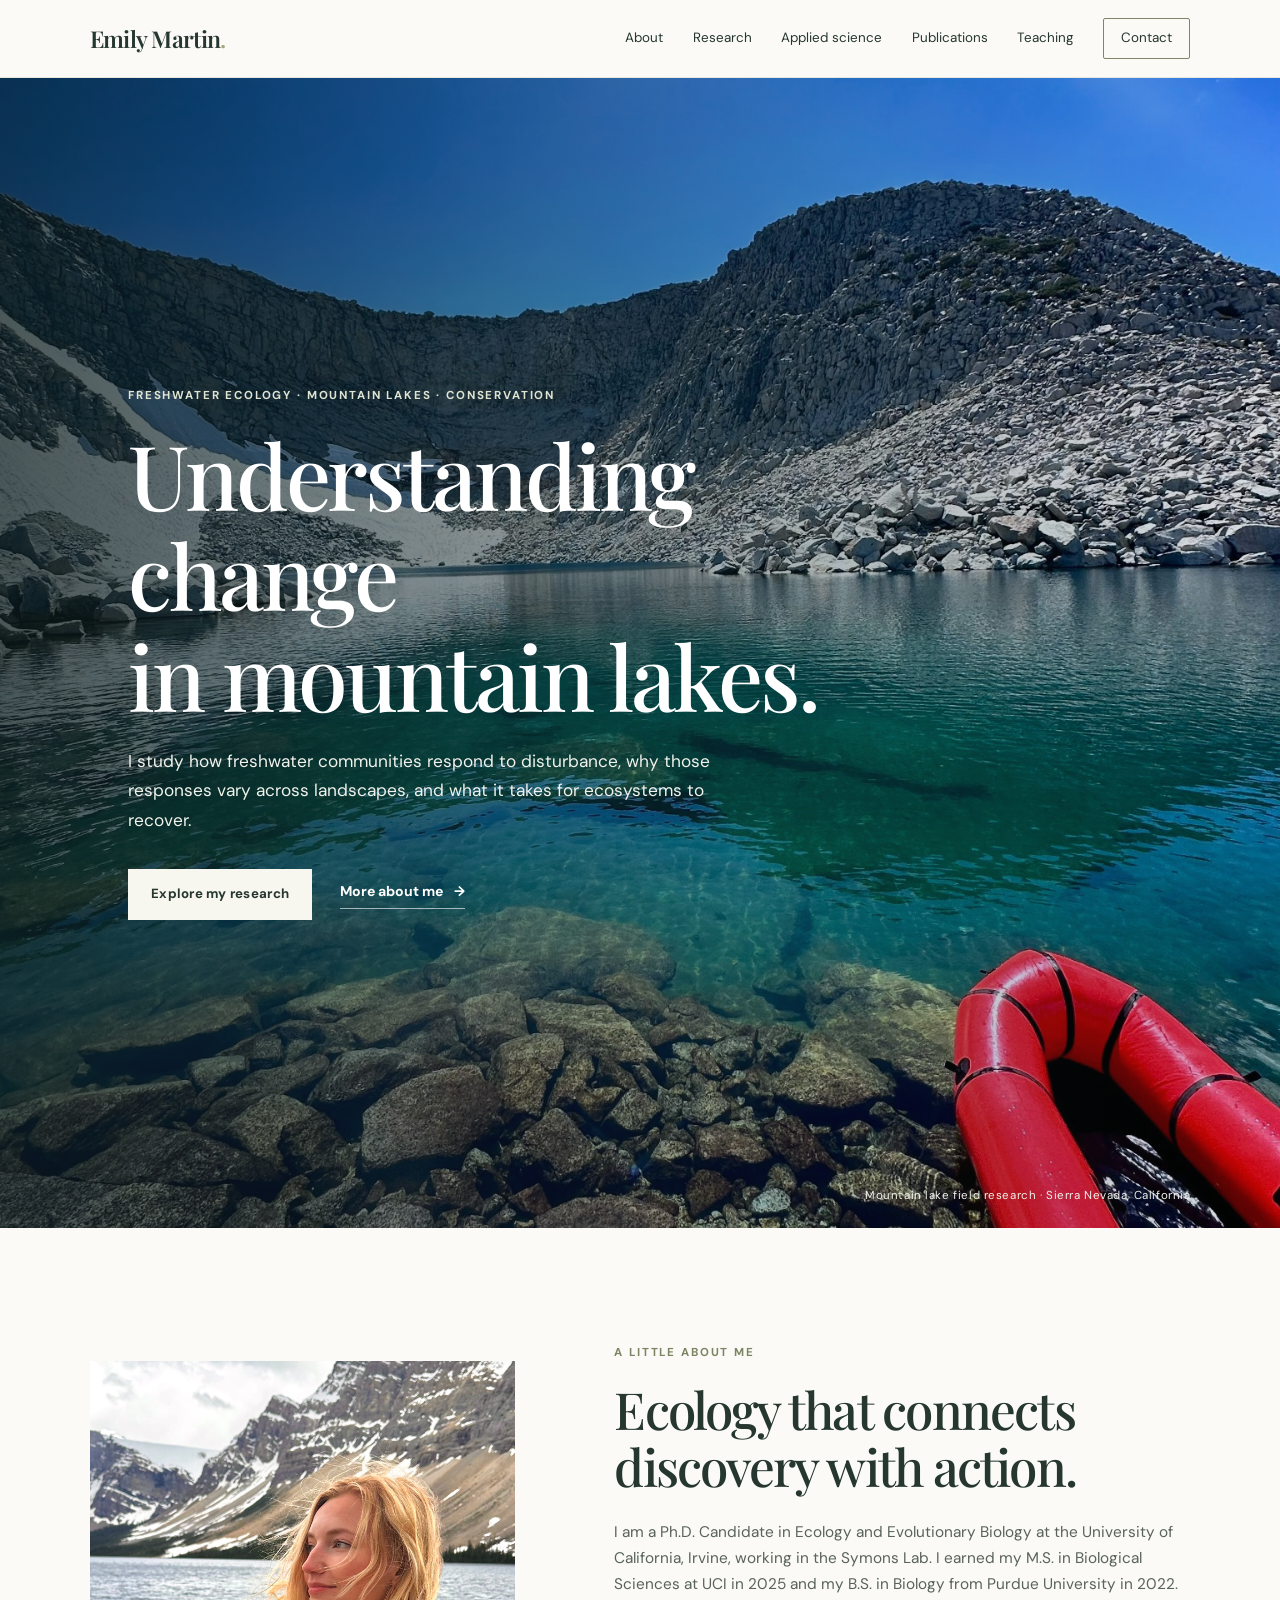
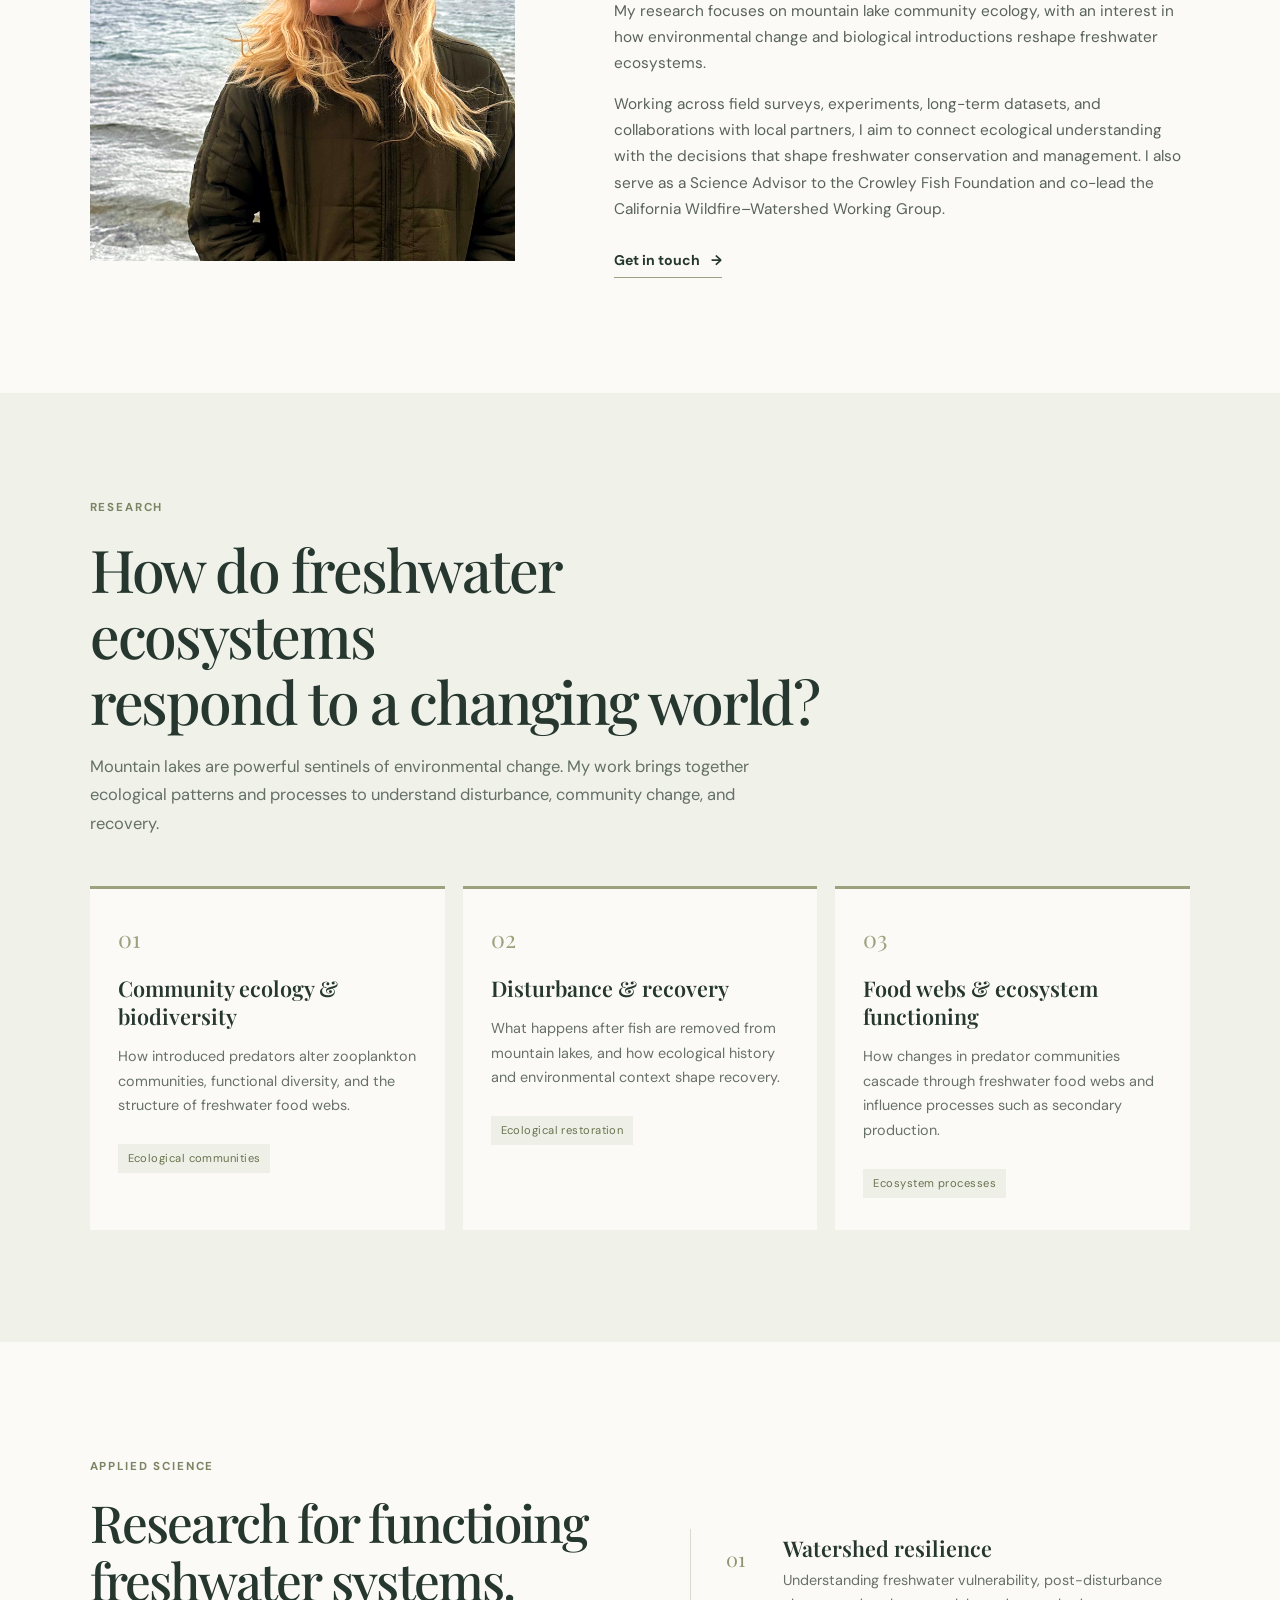
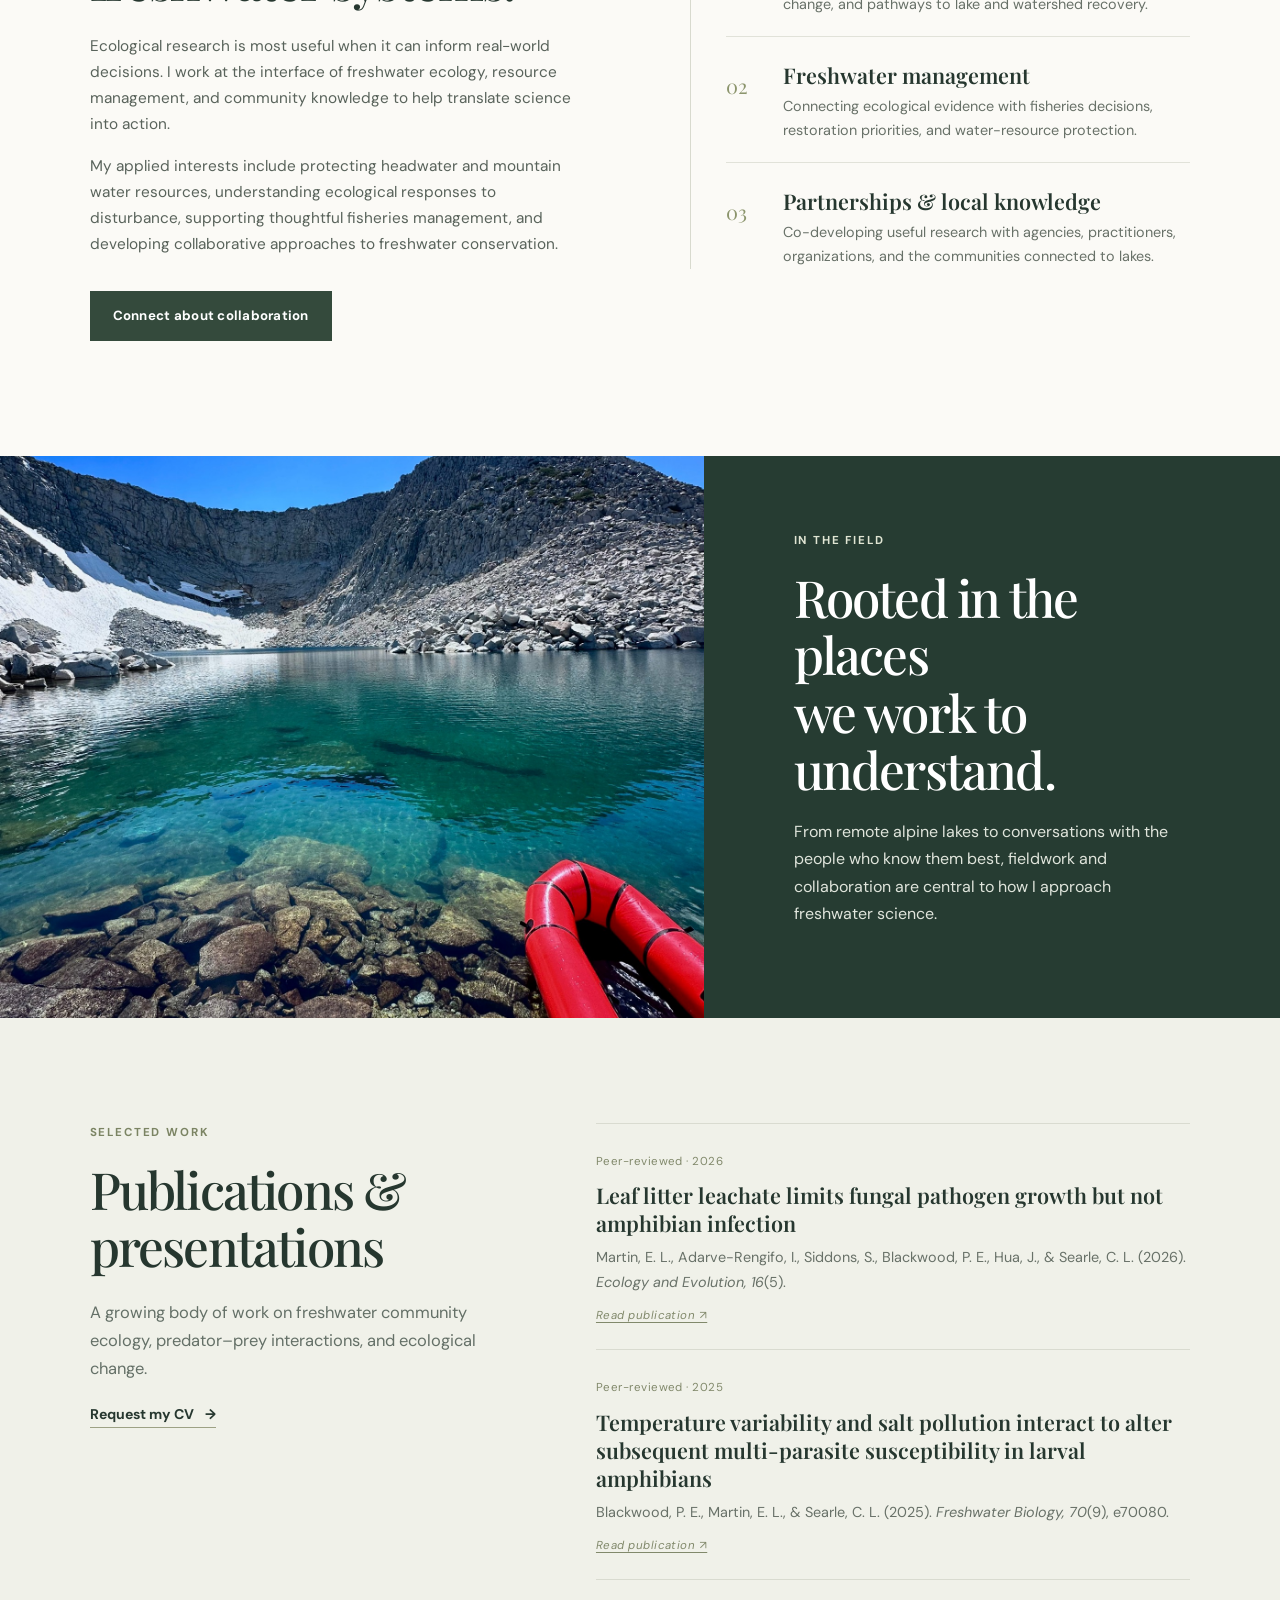
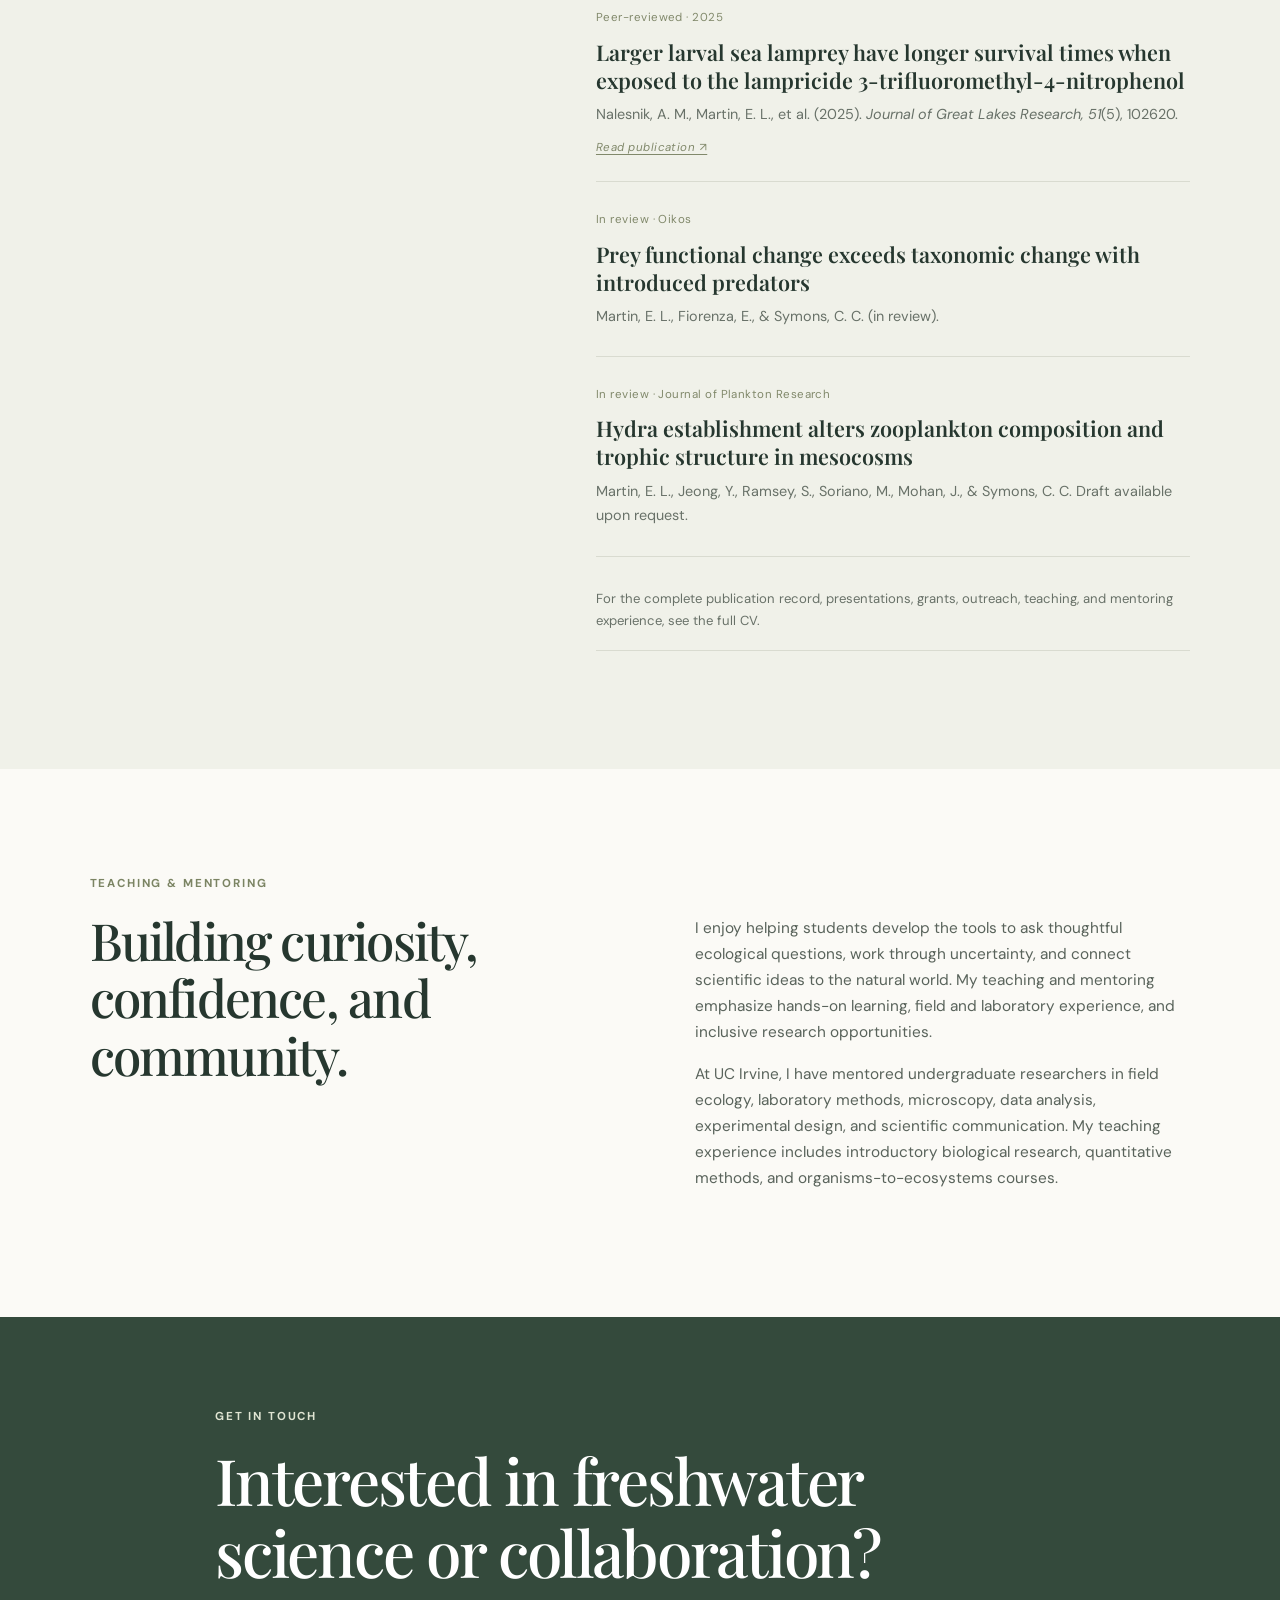
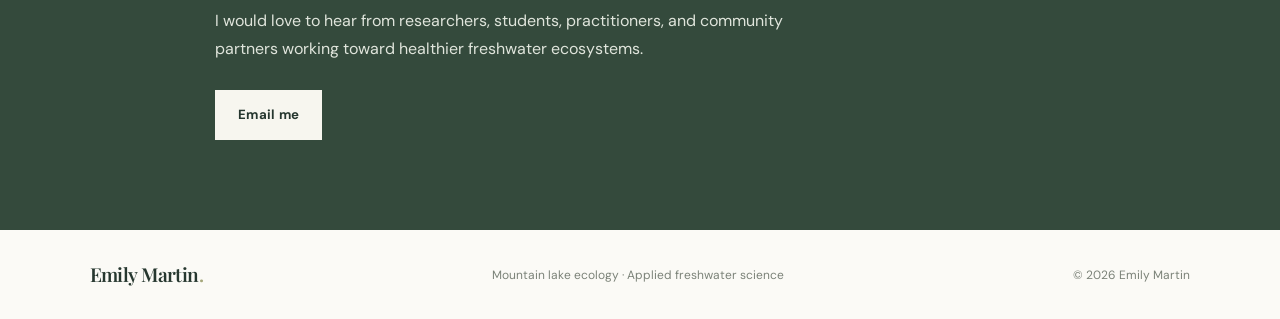
==== index.html @ 9991d79e "Update index.html" ====
<!DOCTYPE html>
<html lang="en">
<head>
  <meta charset="UTF-8">
  <meta name="viewport" content="width=device-width, initial-scale=1.0">
  <meta name="description" content="Emily Martin — freshwater ecologist studying mountain lake communities, ecological change, and applied freshwater science.">
  <meta name="theme-color" content="#263c32">
  <title>Emily Martin | Freshwater Ecology & Applied Science</title>
  <link rel="preconnect" href="https://fonts.googleapis.com">
  <link rel="preconnect" href="https://fonts.gstatic.com" crossorigin>
  <link href="https://fonts.googleapis.com/css2?family=DM+Sans:wght@400;500;600;700&family=Playfair+Display:wght@500;600;700&display=swap" rel="stylesheet">
  <link rel="stylesheet" href="styles.css">
</head>
<body>
  <header class="site-header">
    <a class="wordmark" href="#home">Emily Martin<span>.</span></a>
    <button class="menu-toggle" aria-label="Toggle navigation" aria-expanded="false">☰</button>
    <nav class="nav" aria-label="Main navigation">
      <a href="#about">About</a><a href="#research">Research</a><a href="#applied">Applied science</a>
      <a href="#publications">Publications</a><a href="#teaching">Teaching</a><a class="nav-contact" href="#contact">Contact</a>
    </nav>
  </header>

  <main>
    <section class="hero" id="home" aria-label="Mountain lake field site">
      <div class="hero-shade"></div>
      <div class="hero-content">
        <p class="eyebrow light">Freshwater ecology · Mountain lakes · Conservation</p>
        <h1>Understanding change<br>in mountain lakes.</h1>
        <p class="hero-subtitle">I study how freshwater communities respond to disturbance, why those responses vary across landscapes, and what it takes for ecosystems to recover.</p>
        <div class="hero-actions">
          <a class="button button-light" href="#research">Explore my research</a>
          <a class="text-link light-link" href="#about">More about me <span>→</span></a>
        </div>
      </div>
      <div class="hero-caption">Mountain lake field research · Sierra Nevada, California</div>
    </section>

    <section class="intro section-wrap" id="about">
      <div class="intro-photo"><img src="assets/emily-martin.jpg" alt="Emily Martin beside a mountain lake"></div>
      <div class="intro-copy">
        <p class="eyebrow">A little about me</p>
        <h2>Ecology that connects<br>discovery with action.</h2>
        <p>I am a Ph.D. Candidate in Ecology and Evolutionary Biology at the University of California, Irvine, working in the Symons Lab. I earned my M.S. in Biological Sciences at UCI in 2025 and my B.S. in Biology from Purdue University in 2022. My research focuses on mountain lake community ecology, with an interest in how environmental change and biological introductions reshape freshwater ecosystems.</p>
        <p>Working across field surveys, experiments, long-term datasets, and collaborations with local partners, I aim to connect ecological understanding with the decisions that shape freshwater conservation and management. I also serve as a Science Advisor to the Crowley Fish Foundation and co-lead the California Wildfire–Watershed Working Group.</p>
        <a class="text-link" href="#contact">Get in touch <span>→</span></a>
      </div>
    </section>

    <section class="research section-tint" id="research">
      <div class="section-wrap">
        <div class="section-heading">
          <p class="eyebrow">Research</p>
          <h2>How do freshwater ecosystems<br>respond to a changing world?</h2>
          <p class="section-lede">Mountain lakes are powerful sentinels of environmental change. My work brings together ecological patterns and processes to understand disturbance, community change, and recovery.</p>
        </div>
        <div class="research-grid">
          <article class="research-card"><div class="card-number">01</div><h3>Community ecology & biodiversity</h3><p>How introduced predators alter zooplankton communities, functional diversity, and the structure of freshwater food webs.</p><span class="tag">Ecological communities</span></article>
          <article class="research-card"><div class="card-number">02</div><h3>Disturbance & recovery</h3><p>What happens after fish are removed from mountain lakes, and how ecological history and environmental context shape recovery.</p><span class="tag">Ecological restoration</span></article>
          <article class="research-card"><div class="card-number">03</div><h3>Food webs & ecosystem functioning</h3><p>How changes in predator communities cascade through freshwater food webs and influence processes such as secondary production.</p><span class="tag">Ecosystem processes</span></article>
        </div>
      </div>
    </section>

    <section class="applied section-wrap" id="applied">
      <div class="applied-copy">
        <p class="eyebrow">Applied science</p>
        <h2>Research for functioing<br>freshwater systems.</h2>
        <p class="section-lede">Ecological research is most useful when it can inform real-world decisions. I work at the interface of freshwater ecology, resource management, and community knowledge to help translate science into action.</p>
        <p>My applied interests include protecting headwater and mountain water resources, understanding ecological responses to disturbance, supporting thoughtful fisheries management, and developing collaborative approaches to freshwater conservation.</p>
        <a class="button button-dark" href="#contact">Connect about collaboration</a>
      </div>
      <div class="applied-panel">
        <div class="applied-item"><span class="applied-icon">01</span><div><h3>Watershed resilience</h3><p>Understanding freshwater vulnerability, post-disturbance change, and pathways to lake and watershed recovery.</p></div></div>
        <div class="applied-item"><span class="applied-icon">02</span><div><h3>Freshwater management</h3><p>Connecting ecological evidence with fisheries decisions, restoration priorities, and water-resource protection.</p></div></div>
        <div class="applied-item"><span class="applied-icon">03</span><div><h3>Partnerships & local knowledge</h3><p>Co-developing useful research with agencies, practitioners, organizations, and the communities connected to lakes.</p></div></div>
      </div>
    </section>

    <section class="field-note">
      <div class="field-note-image" role="img" aria-label="Clear alpine lake beneath a rugged granite cirque"></div>
      <div class="field-note-copy"><p class="eyebrow light">In the field</p><h2>Rooted in the places<br>we work to understand.</h2><p>From remote alpine lakes to conversations with the people who know them best, fieldwork and collaboration are central to how I approach freshwater science.</p></div>
    </section>

    <section class="publications section-tint" id="publications">
      <div class="section-wrap publication-layout">
        <div><p class="eyebrow">Selected work</p><h2>Publications &<br>presentations</h2><p class="section-lede">A growing body of work on freshwater community ecology, predator–prey interactions, and ecological change.</p><a class="text-link" href="assets/Emily-Martin-CV.pdf" target="_blank">Request my CV <span>→</span></a></div>
        <div class="publication-list">
          <article class="publication"><span class="pub-type">Peer-reviewed · 2026</span><h3>Leaf litter leachate limits fungal pathogen growth but not amphibian infection</h3><p>Martin, E. L., Adarve-Rengifo, I., Siddons, S., Blackwood, P. E., Hua, J., & Searle, C. L. (2026). <em>Ecology and Evolution, 16</em>(5).</p><a class="pub-meta" href="https://doi.org/10.1002/ece3.73668" target="_blank" rel="noopener">Read publication ↗</a></article>
          <article class="publication"><span class="pub-type">Peer-reviewed · 2025</span><h3>Temperature variability and salt pollution interact to alter subsequent multi-parasite susceptibility in larval amphibians</h3><p>Blackwood, P. E., Martin, E. L., & Searle, C. L. (2025). <em>Freshwater Biology, 70</em>(9), e70080.</p><a class="pub-meta" href="https://doi.org/10.1111/fwb.70080" target="_blank" rel="noopener">Read publication ↗</a></article>
          <article class="publication"><span class="pub-type">Peer-reviewed · 2025</span><h3>Larger larval sea lamprey have longer survival times when exposed to the lampricide 3-trifluoromethyl-4-nitrophenol</h3><p>Nalesnik, A. M., Martin, E. L., et al. (2025). <em>Journal of Great Lakes Research, 51</em>(5), 102620.</p><a class="pub-meta" href="https://doi.org/10.1016/j.jglr.2025.102620" target="_blank" rel="noopener">Read publication ↗</a></article>
          <article class="publication"><span class="pub-type">In review · Oikos</span><h3>Prey functional change exceeds taxonomic change with introduced predators</h3><p>Martin, E. L., Fiorenza, E., & Symons, C. C. (in review).</p></article>
          <article class="publication"><span class="pub-type">In review · Journal of Plankton Research</span><h3>Hydra establishment alters zooplankton composition and trophic structure in mesocosms</h3><p>Martin, E. L., Jeong, Y., Ramsey, S., Soriano, M., Mohan, J., & Symons, C. C. Draft available upon request.</p></article>
          <p class="cv-note">For the complete publication record, presentations, grants, outreach, teaching, and mentoring experience, see the full CV.</p>
        </div>
      </div>
    </section>

    <section class="teaching section-wrap" id="teaching">
      <div><p class="eyebrow">Teaching & mentoring</p><h2>Building curiosity,<br>confidence, and community.</h2></div>
      <div class="teaching-copy"><p>I enjoy helping students develop the tools to ask thoughtful ecological questions, work through uncertainty, and connect scientific ideas to the natural world. My teaching and mentoring emphasize hands-on learning, field and laboratory experience, and inclusive research opportunities.</p><p>At UC Irvine, I have mentored undergraduate researchers in field ecology, laboratory methods, microscopy, data analysis, experimental design, and scientific communication. My teaching experience includes introductory biological research, quantitative methods, and organisms-to-ecosystems courses.</p></div>
    </section>

    <section class="contact" id="contact"><div class="section-wrap contact-inner"><p class="eyebrow light">Get in touch</p><h2>Interested in freshwater<br>science or collaboration?</h2><p>I would love to hear from researchers, students, practitioners, and community partners working toward healthier freshwater ecosystems.</p><a class="button button-light" href="mailto:elmarti2@uci.edu">Email me</a></div></section>
  </main>
  <footer class="footer"><a class="wordmark" href="#home">Emily Martin<span>.</span></a><p>Mountain lake ecology · Applied freshwater science</p><p>© <span id="year"></span> Emily Martin</p></footer>
  <script src="script.js"></script>
</body>
</html>
---- styles.css ----
*{box-sizing:border-box}html{scroll-behavior:smooth;scroll-padding-top:82px}body{margin:0;color:#26372f;background:#fbfaf6;font-family:"DM Sans",sans-serif;line-height:1.7}a{color:inherit;text-decoration:none}.site-header{height:78px;padding:0 7%;display:flex;align-items:center;justify-content:space-between;background:#fbfaf6;position:sticky;top:0;z-index:10;border-bottom:1px solid #e9e8df}.wordmark{font-family:"Playfair Display",serif;font-size:1.45rem;font-weight:600;letter-spacing:-.03em}.wordmark span{color:#a5a77b}.nav{display:flex;align-items:center;gap:clamp(15px,2.3vw,34px);font-size:.84rem}.nav a{transition:color .2s}.nav a:hover,.text-link:hover{color:#8b9066}.nav-contact{border:1px solid #7d8669;padding:8px 17px;border-radius:2px}.menu-toggle{display:none;background:none;border:0;font-size:1.5rem;color:#26372f}.hero{min-height:1150px;height:min(95vh,1000px);position:relative;display:flex;align-items:center;background:url("assets/mountain-lake.jpg") center 54%/cover no-repeat;color:white}.hero-shade{position:absolute;inset:0;background:linear-gradient(90deg,rgba(12,28,28,.72),rgba(12,28,28,.25) 68%,rgba(12,28,28,.08))}.hero-content{position:relative;z-index:1;width:min(780px,86%);margin-left:10%;padding:70px 0}.eyebrow{text-transform:uppercase;letter-spacing:.16em;font-size:.72rem;font-weight:700;color:#7b8463;margin:0 0 18px}.eyebrow.light{color:#e0e5d3}.hero h1,.section-heading h2,.intro h2,.applied h2,.field-note h2,.publication-layout h2,.teaching h2,.contact h2{font-family:"Playfair Display",serif;font-weight:500;letter-spacing:-.035em;line-height:1.12}.hero h1{font-size:clamp(3.3rem,7vw,6.2rem);margin:0 0 22px}.hero-subtitle{font-size:1.08rem;max-width:610px;color:#f0f2eb}.hero-actions{display:flex;align-items:center;gap:28px;margin-top:34px}.button{display:inline-block;padding:13px 22px;font-size:.83rem;font-weight:700;letter-spacing:.02em;border:1px solid transparent;transition:transform .2s,background .2s}.button:hover{transform:translateY(-2px)}.button-light{background:#f7f6ef;color:#26372f}.button-dark{background:#344a3c;color:white}.text-link{font-weight:700;font-size:.88rem;border-bottom:1px solid #9da184;padding-bottom:4px}.text-link span{padding-left:8px}.light-link{color:white;border-color:rgba(255,255,255,.6)}.hero-caption{position:absolute;right:7%;bottom:22px;font-size:.72rem;color:#f0f2eb;letter-spacing:.05em}.section-wrap{width:min(1120px,86%);margin:auto}.intro{display:grid;grid-template-columns:.85fr 1.15fr;gap:9%;align-items:center;padding-top:115px;padding-bottom:115px}.intro-photo{height:500px;overflow:hidden}.intro-photo img{width:100%;height:100%;object-fit:cover;object-position:50% 35%}.intro h2,.applied h2,.publication-layout h2,.teaching h2{font-size:clamp(2.3rem,4vw,3.5rem);margin:0 0 24px}.intro-copy p:not(.eyebrow),.applied-copy>p:not(.eyebrow),.teaching-copy p{color:#59635b;font-size:.96rem}.intro-copy .text-link{display:inline-block;margin-top:12px}.section-tint{background:#f0f1e9}.research{padding:105px 0 112px}.section-heading{max-width:740px;margin-bottom:48px}.section-heading h2{font-size:clamp(2.5rem,4.6vw,4rem);margin:0 0 20px}.section-lede{font-size:1.03rem;color:#647067;max-width:700px}.research-grid{display:grid;grid-template-columns:repeat(3,1fr);gap:18px}.research-card{background:#fbfaf6;padding:30px 28px 32px;min-height:275px;border-top:3px solid #9ca27d}.card-number{font-family:"Playfair Display",serif;color:#9ca27d;font-size:1.45rem}.research-card h3,.applied-item h3,.publication h3{font-family:"Playfair Display",serif;font-size:1.35rem;line-height:1.3;font-weight:600;margin:16px 0 10px}.research-card p,.applied-item p,.publication p{font-size:.9rem;color:#687168}.tag{display:inline-block;margin-top:12px;padding:5px 10px;background:#eef0e7;color:#68724f;font-size:.7rem;letter-spacing:.04em}.applied{display:grid;grid-template-columns:1fr 1fr;gap:9%;padding-top:115px;padding-bottom:115px;align-items:center}.applied-copy .button{margin-top:18px}.applied-panel{border-left:1px solid #d8dace;padding-left:35px}.applied-item{display:grid;grid-template-columns:42px 1fr;gap:15px;padding:19px 0;border-bottom:1px solid #e1e2d9}.applied-item:first-child{padding-top:0}.applied-item:last-child{border:0;padding-bottom:0}.applied-icon{font-family:"Playfair Display",serif;color:#8c956d;font-size:1.25rem;padding-top:13px}.applied-item h3{margin:5px 0 5px}.applied-item p{margin:0}.field-note{min-height:470px;display:grid;grid-template-columns:1.1fr .9fr;background:#263c32;color:white}.field-note-image{background:url("assets/mountain-lake.jpg") center 64%/cover no-repeat;min-height:470px}.field-note-copy{padding:75px clamp(35px,7vw,100px);align-self:center}.field-note h2{font-size:clamp(2.4rem,4vw,3.7rem);margin:0 0 20px}.field-note-copy>p:last-child{color:#e0e5dc;max-width:430px}.publications{padding:105px 0}.publication-layout{display:grid;grid-template-columns:.8fr 1.2fr;gap:10%}.publication-list{border-top:1px solid #d9dbd0}.publication{padding:22px 0;border-bottom:1px solid #d9dbd0}.pub-type,.pub-meta{font-size:.72rem;letter-spacing:.04em;color:#81896b}.publication h3{margin:8px 0}.publication p{margin:6px 0}.pub-meta{font-style:italic}.teaching{display:grid;grid-template-columns:1fr 1fr;gap:10%;padding-top:105px;padding-bottom:110px}.teaching-copy{padding-top:25px}.contact{background:#344a3c;color:white;padding:90px 0}.contact-inner{max-width:850px}.contact h2{font-size:clamp(2.7rem,5vw,4.3rem);margin:0 0 20px}.contact-inner>p:not(.eyebrow){max-width:610px;color:#e0e5dc;margin-bottom:28px}.footer{padding:28px 7%;display:flex;align-items:center;justify-content:space-between;gap:20px;background:#fbfaf6}.footer p{font-size:.75rem;color:#7b8278;margin:0}.footer .wordmark{font-size:1.2rem}@media(max-width:800px){.site-header{height:70px}.menu-toggle{display:block}.nav{display:none;position:absolute;top:69px;left:0;right:0;background:#fbfaf6;padding:18px 7% 25px;flex-direction:column;align-items:flex-start;border-bottom:1px solid #e9e8df}.nav.open{display:flex}.hero{min-height:610px;height:75vh;background-position:58% center}.hero-content{margin-left:7%}.intro{grid-template-columns:1fr;gap:38px;padding-top:75px;padding-bottom:75px}.intro-photo{height:430px;max-width:520px}.research-grid{grid-template-columns:1fr}.research-card{min-height:0}.applied{grid-template-columns:1fr;gap:40px;padding-top:75px;padding-bottom:75px}.field-note{grid-template-columns:1fr}.field-note-image{min-height:330px}.field-note-copy{padding:55px 7%}.publication-layout,.teaching{grid-template-columns:1fr;gap:35px}.publications,.research{padding:75px 0}.teaching{padding-top:75px;padding-bottom:75px}.teaching-copy{padding-top:0}.footer{flex-wrap:wrap}.footer p{width:100%}}@media(max-width:480px){.hero h1{font-size:3.1rem}.hero-actions{align-items:flex-start;flex-direction:column;gap:18px}.hero-caption{left:7%;right:auto}.intro-photo{height:360px}.applied-panel{padding-left:18px}.contact{padding:70px 0}}

.cv-note{font-size:.82rem;color:#687168;padding:18px 0;border-bottom:1px solid #d9dbd0}.publication a.pub-meta{display:inline-block;text-decoration:underline;text-underline-offset:3px}
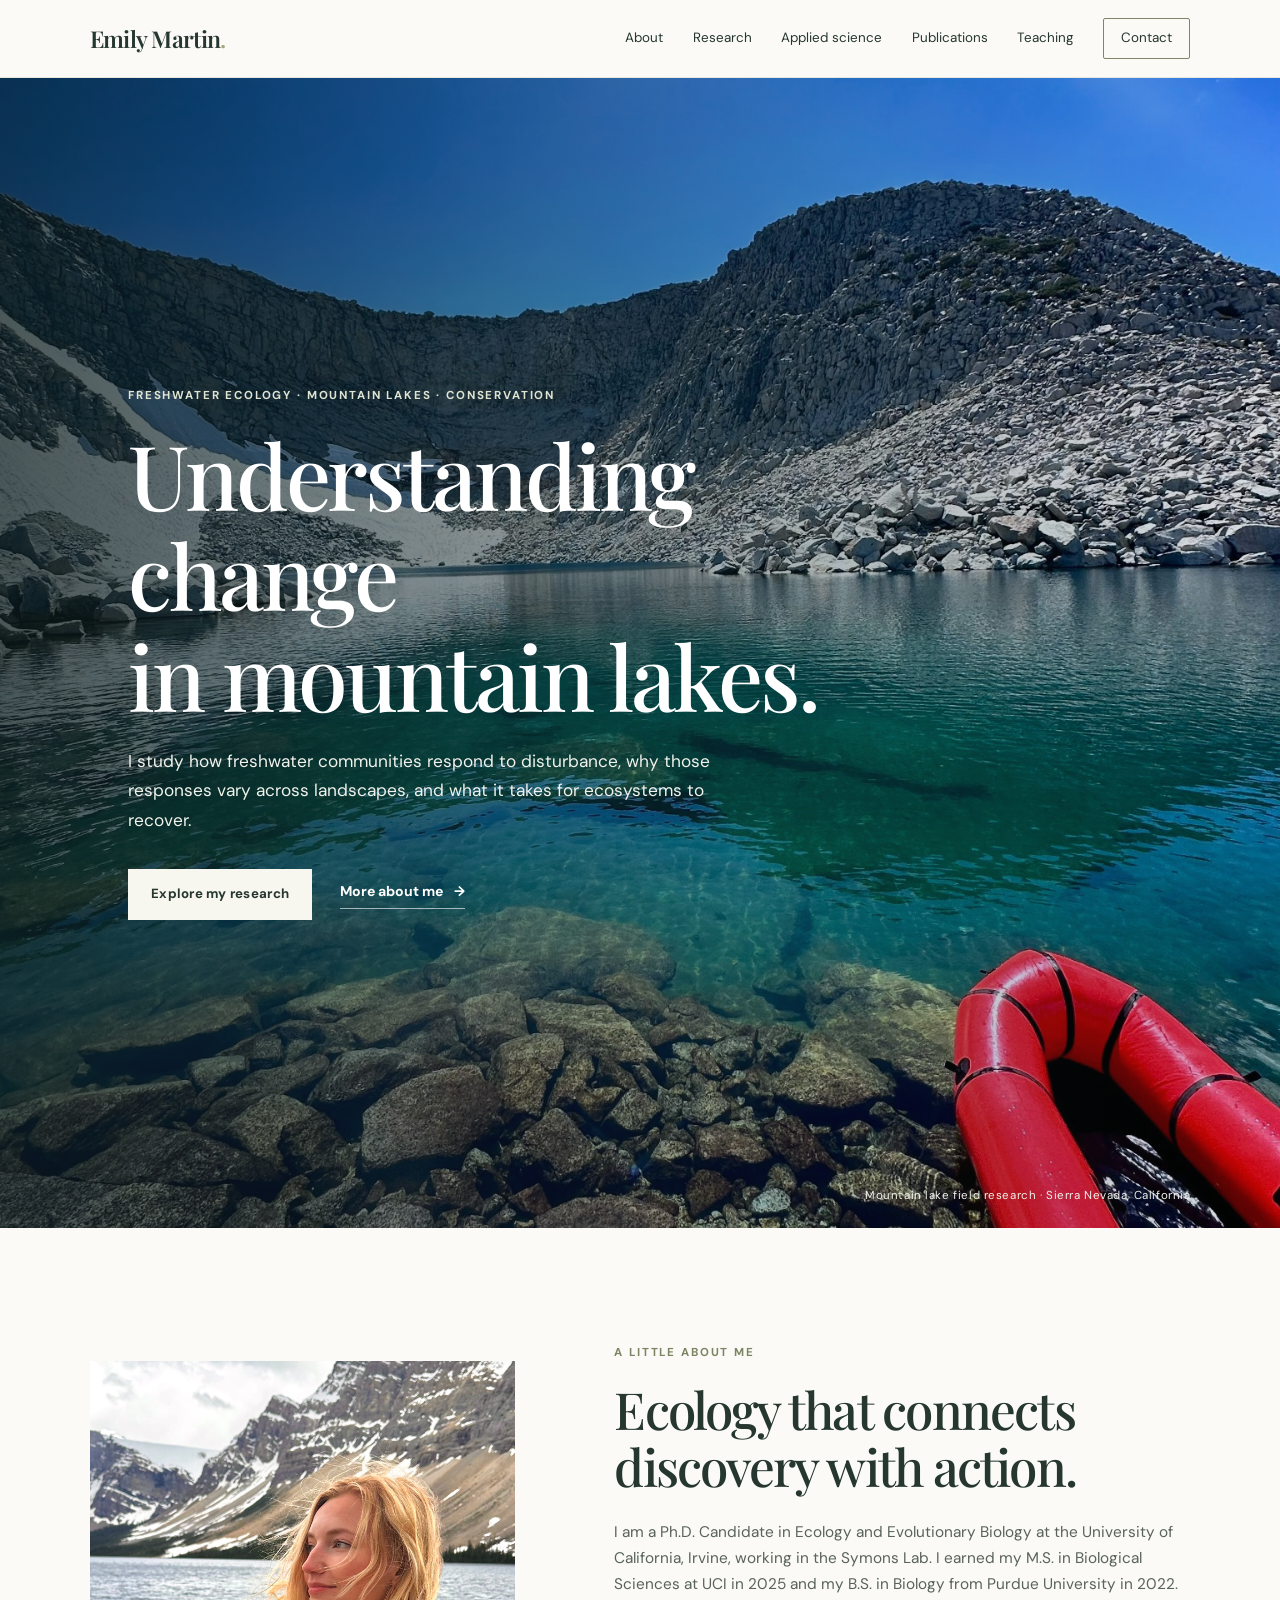
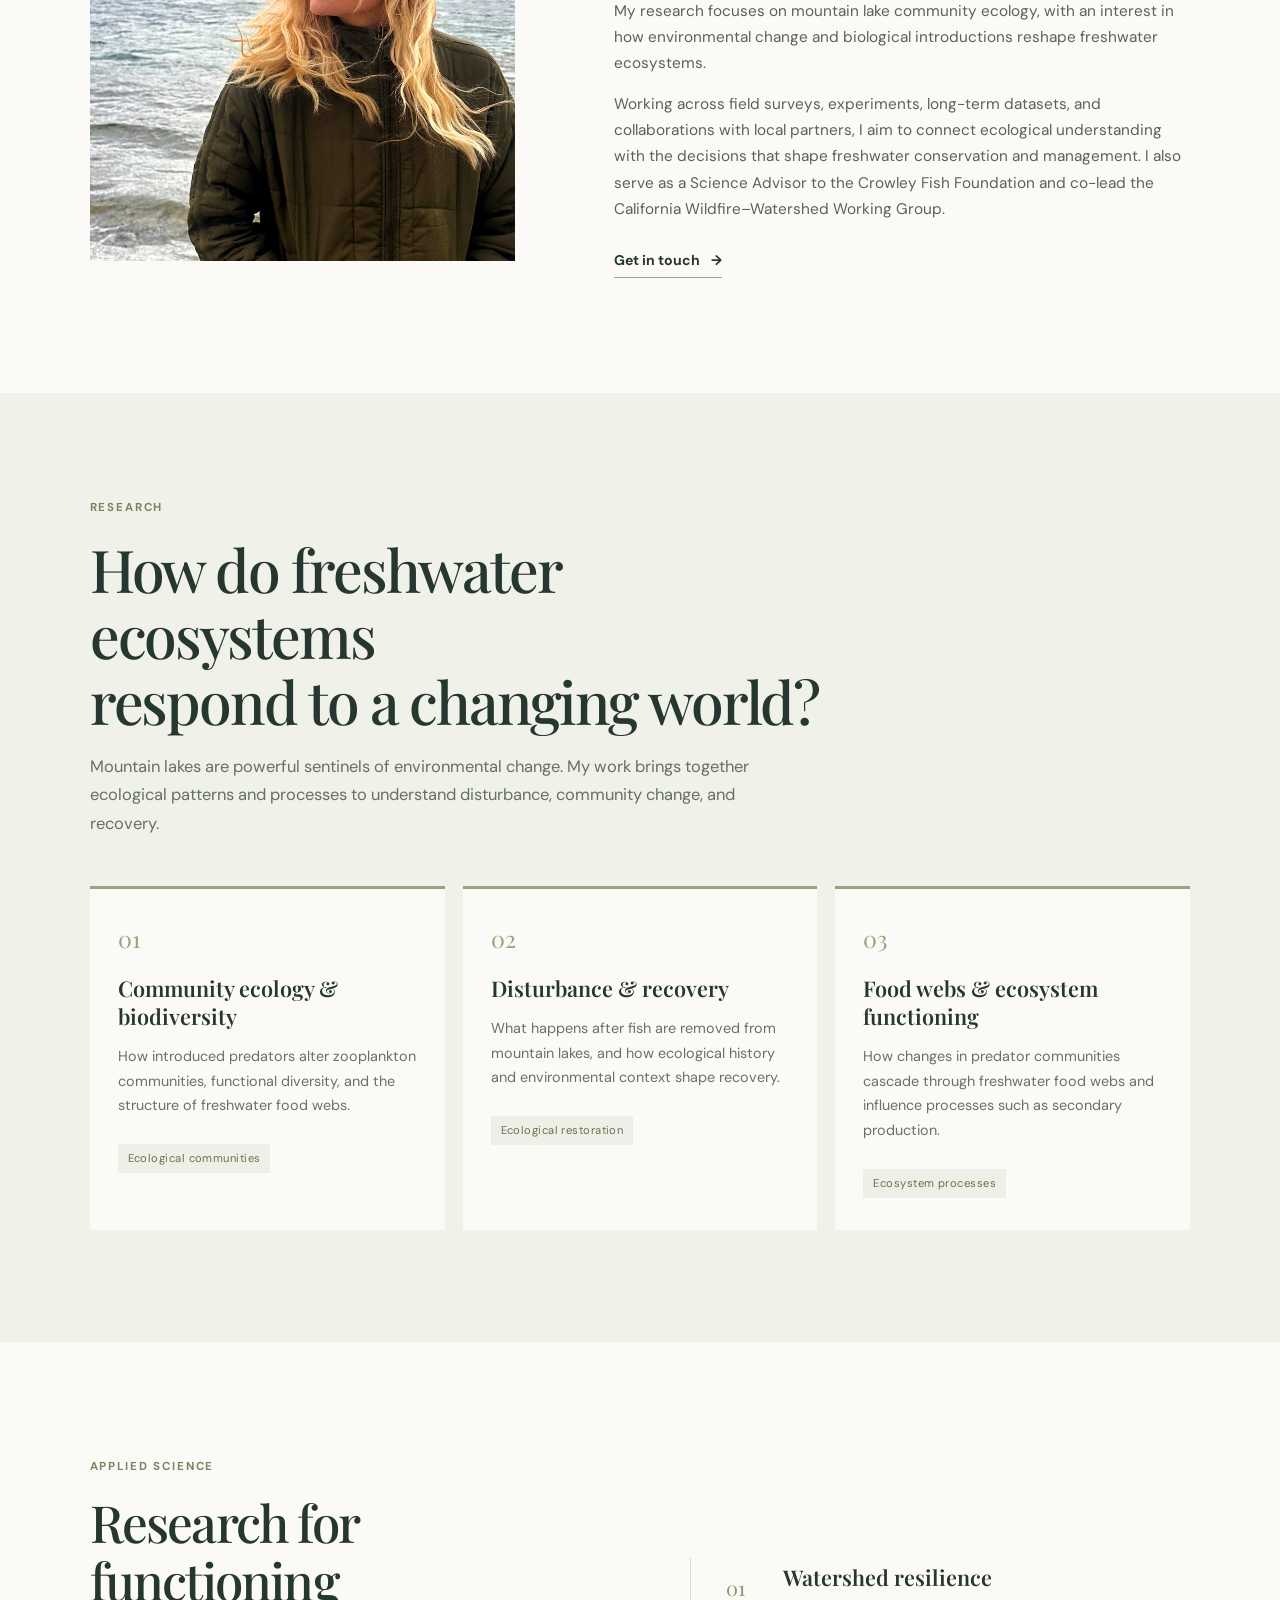
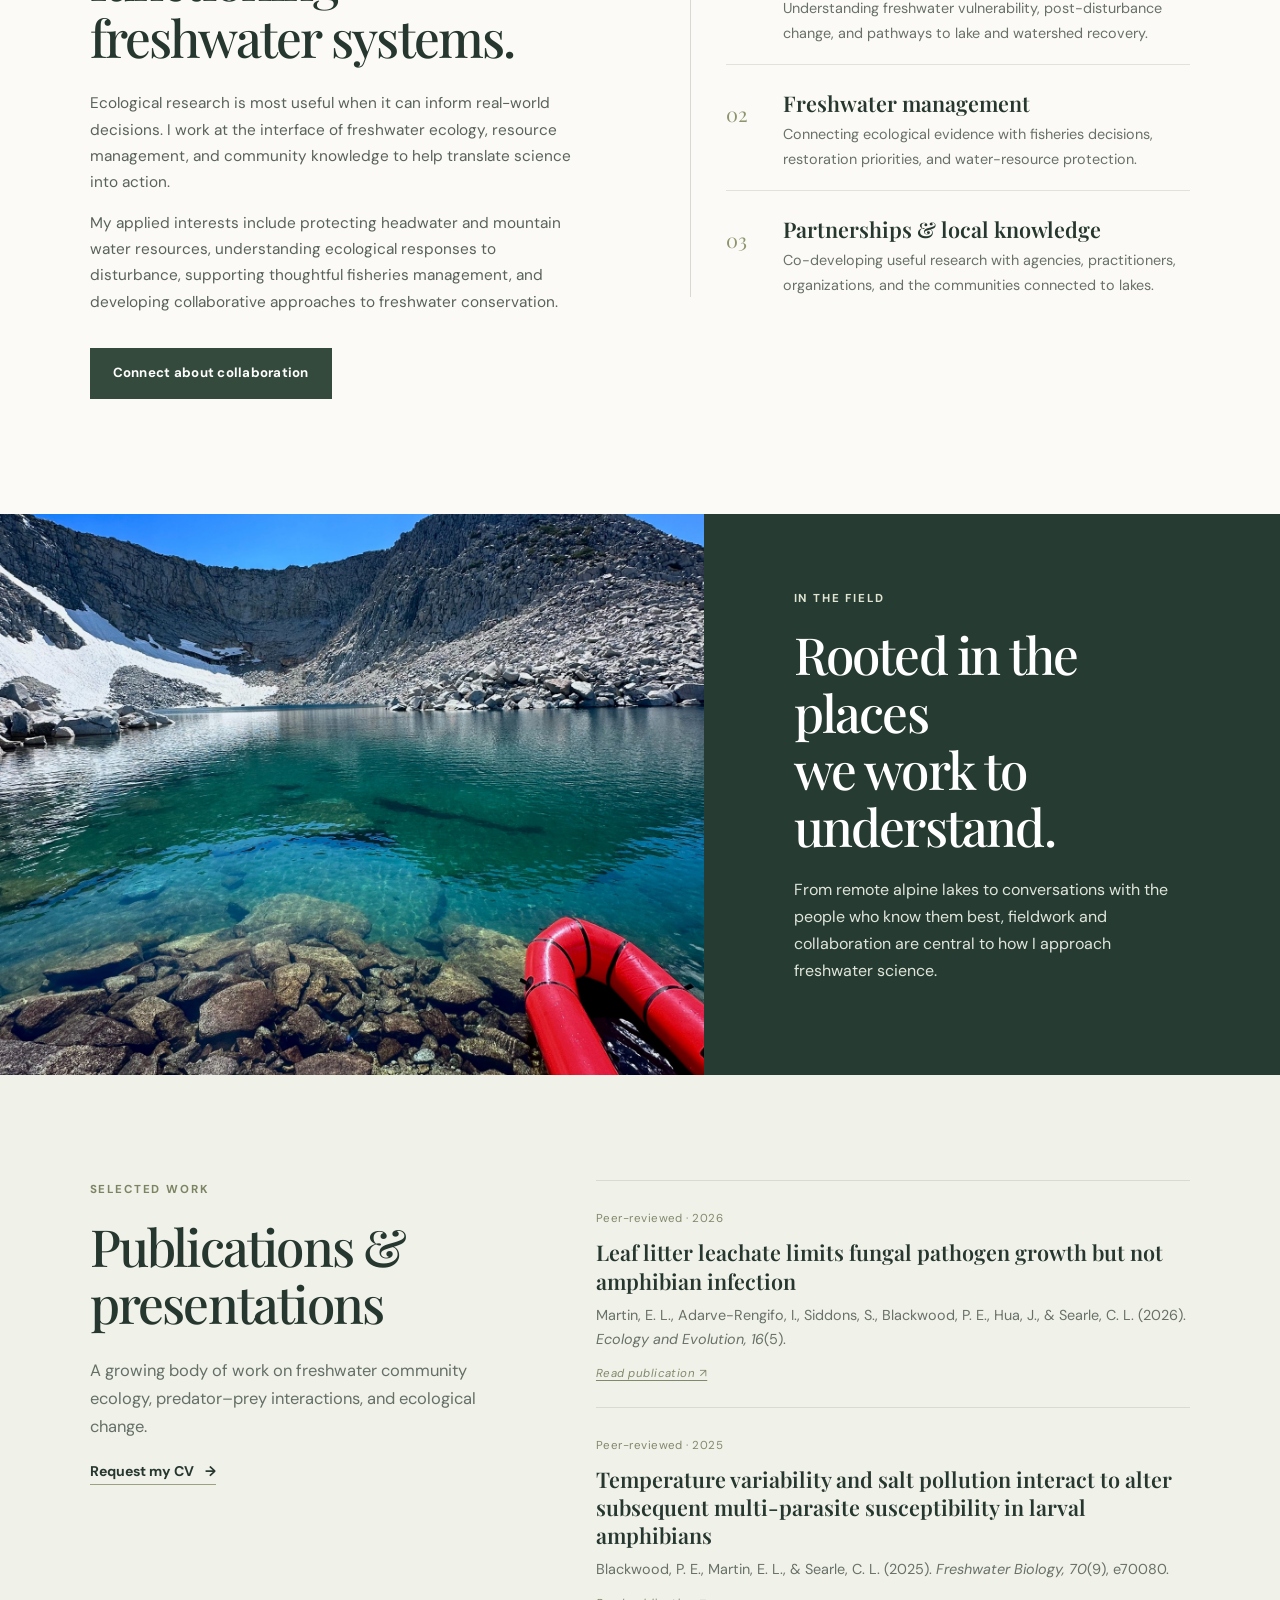
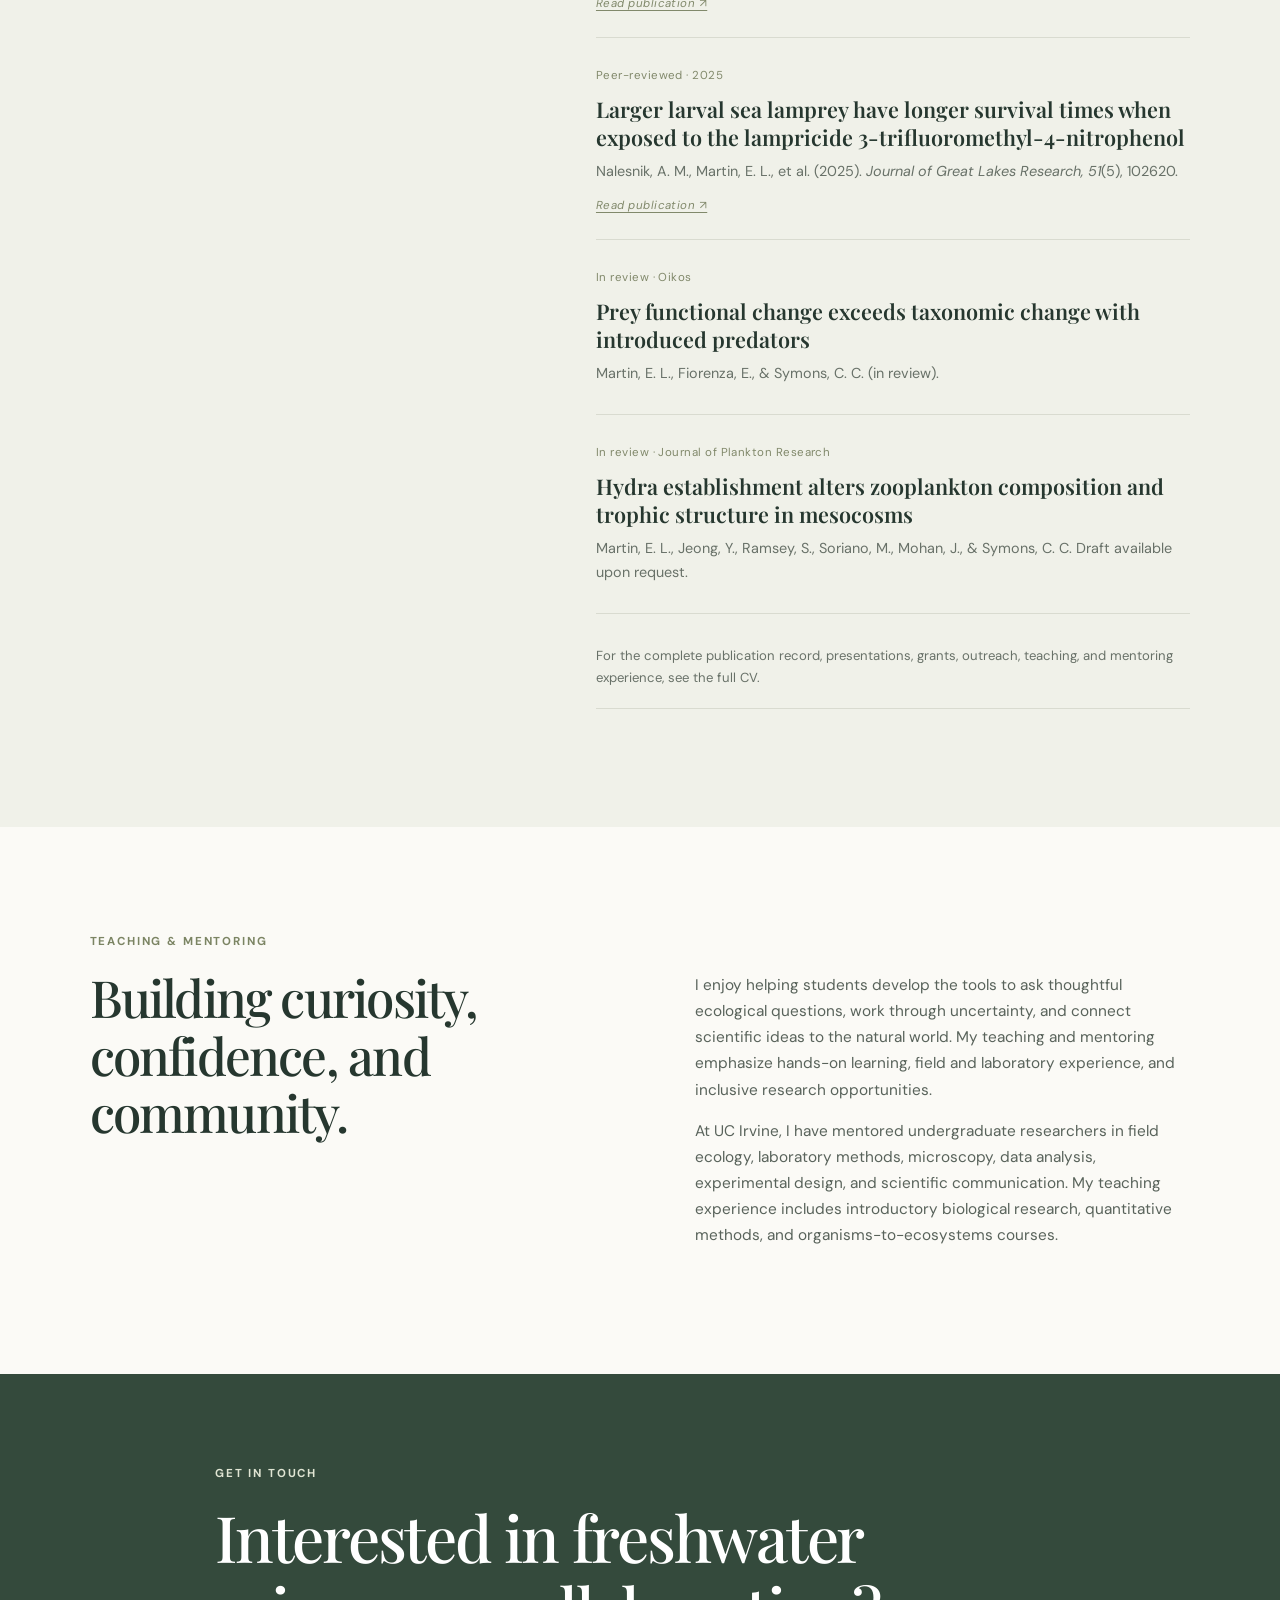
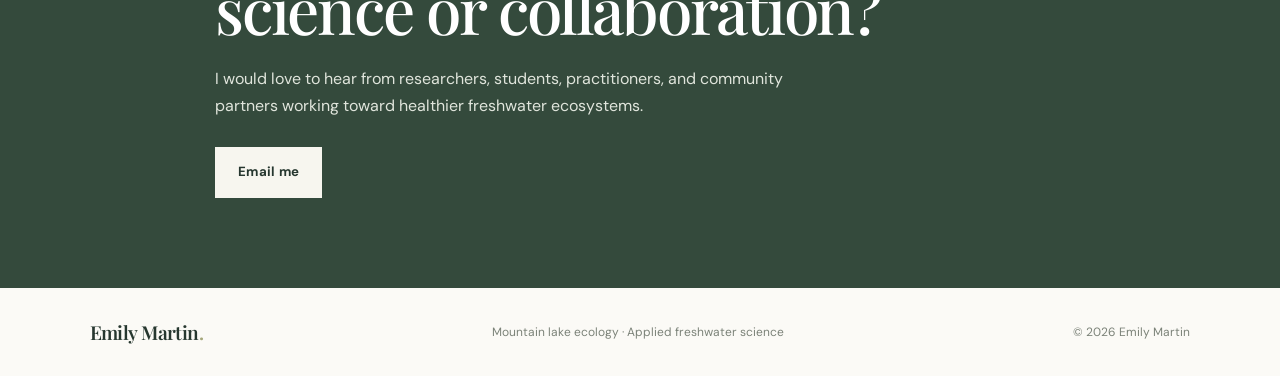
==== commit b64ab3eb: "Update index.html" ====
--- a/index.html
+++ b/index.html
@@ -65,7 +65,7 @@
     <section class="applied section-wrap" id="applied">
       <div class="applied-copy">
         <p class="eyebrow">Applied science</p>
-        <h2>Research for functioing<br>freshwater systems.</h2>
+        <h2>Research for functioning<br>freshwater systems.</h2>
         <p class="section-lede">Ecological research is most useful when it can inform real-world decisions. I work at the interface of freshwater ecology, resource management, and community knowledge to help translate science into action.</p>
         <p>My applied interests include protecting headwater and mountain water resources, understanding ecological responses to disturbance, supporting thoughtful fisheries management, and developing collaborative approaches to freshwater conservation.</p>
         <a class="button button-dark" href="#contact">Connect about collaboration</a>
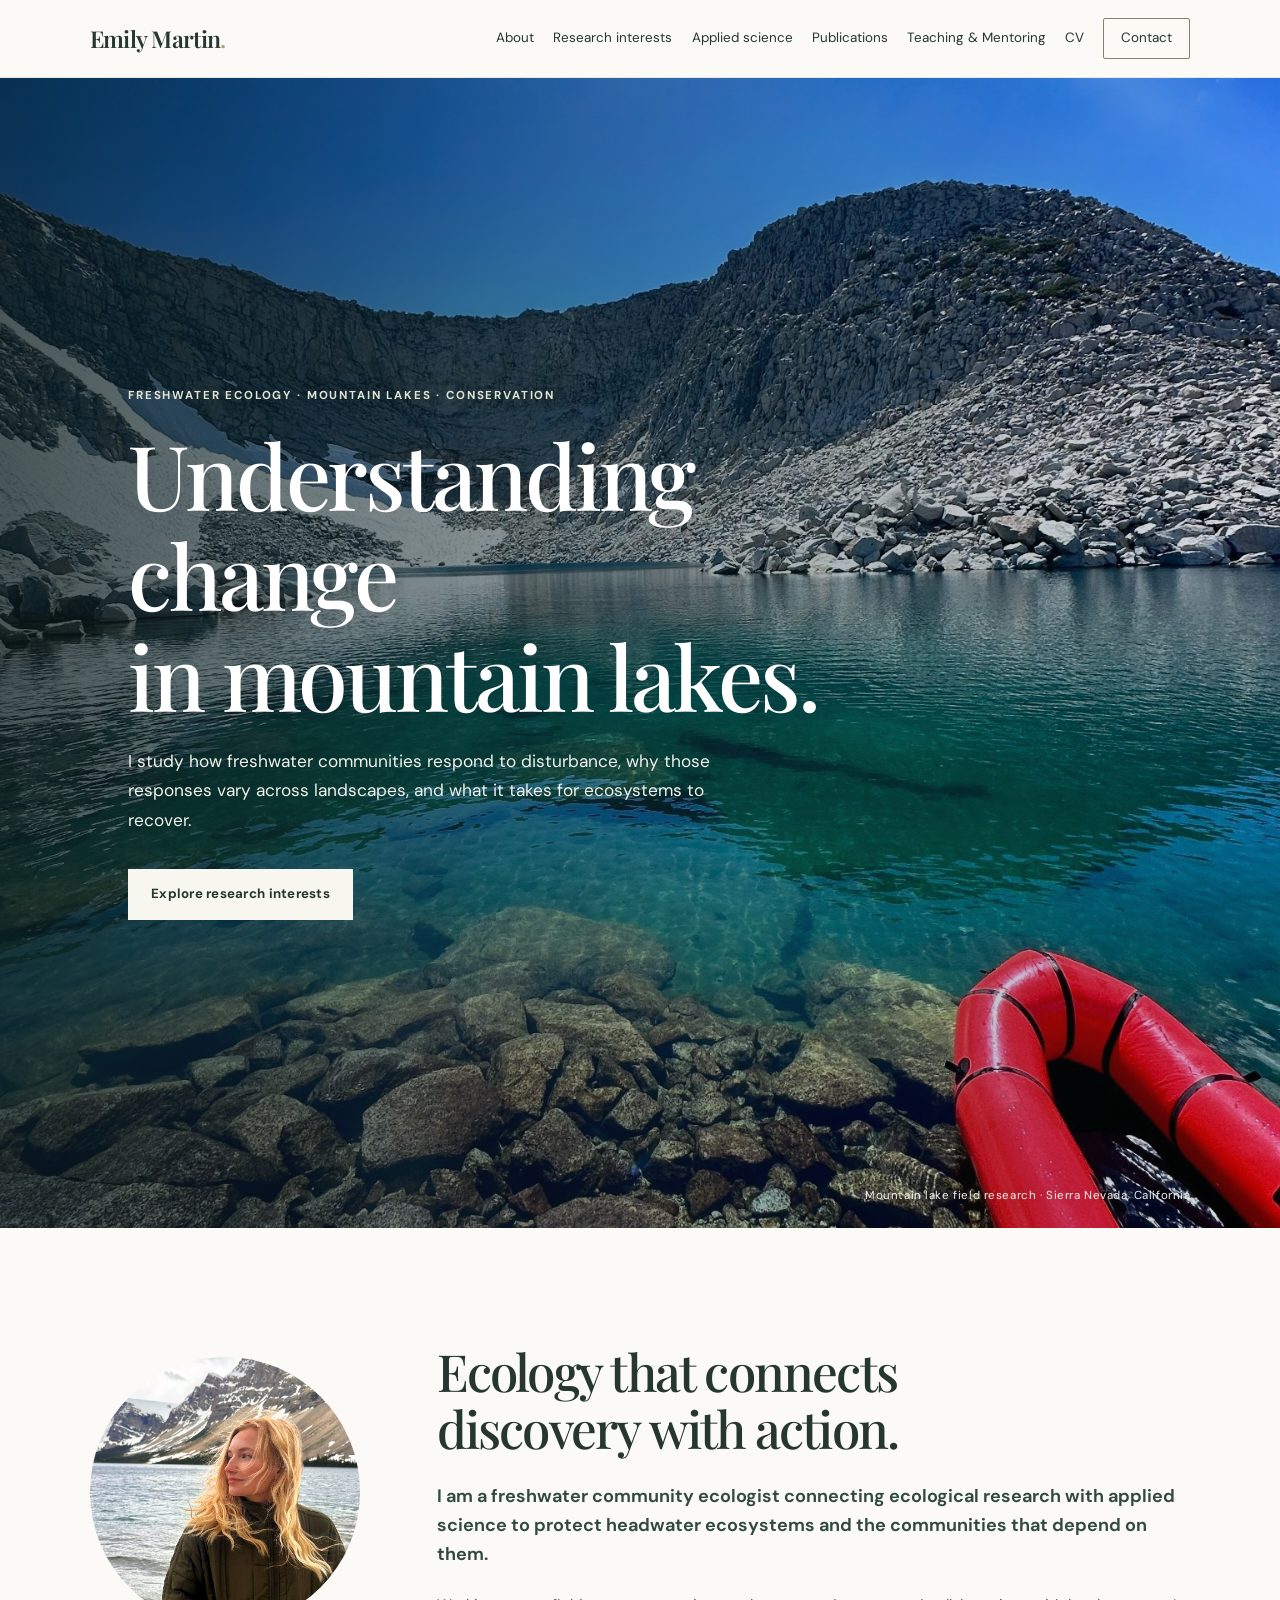
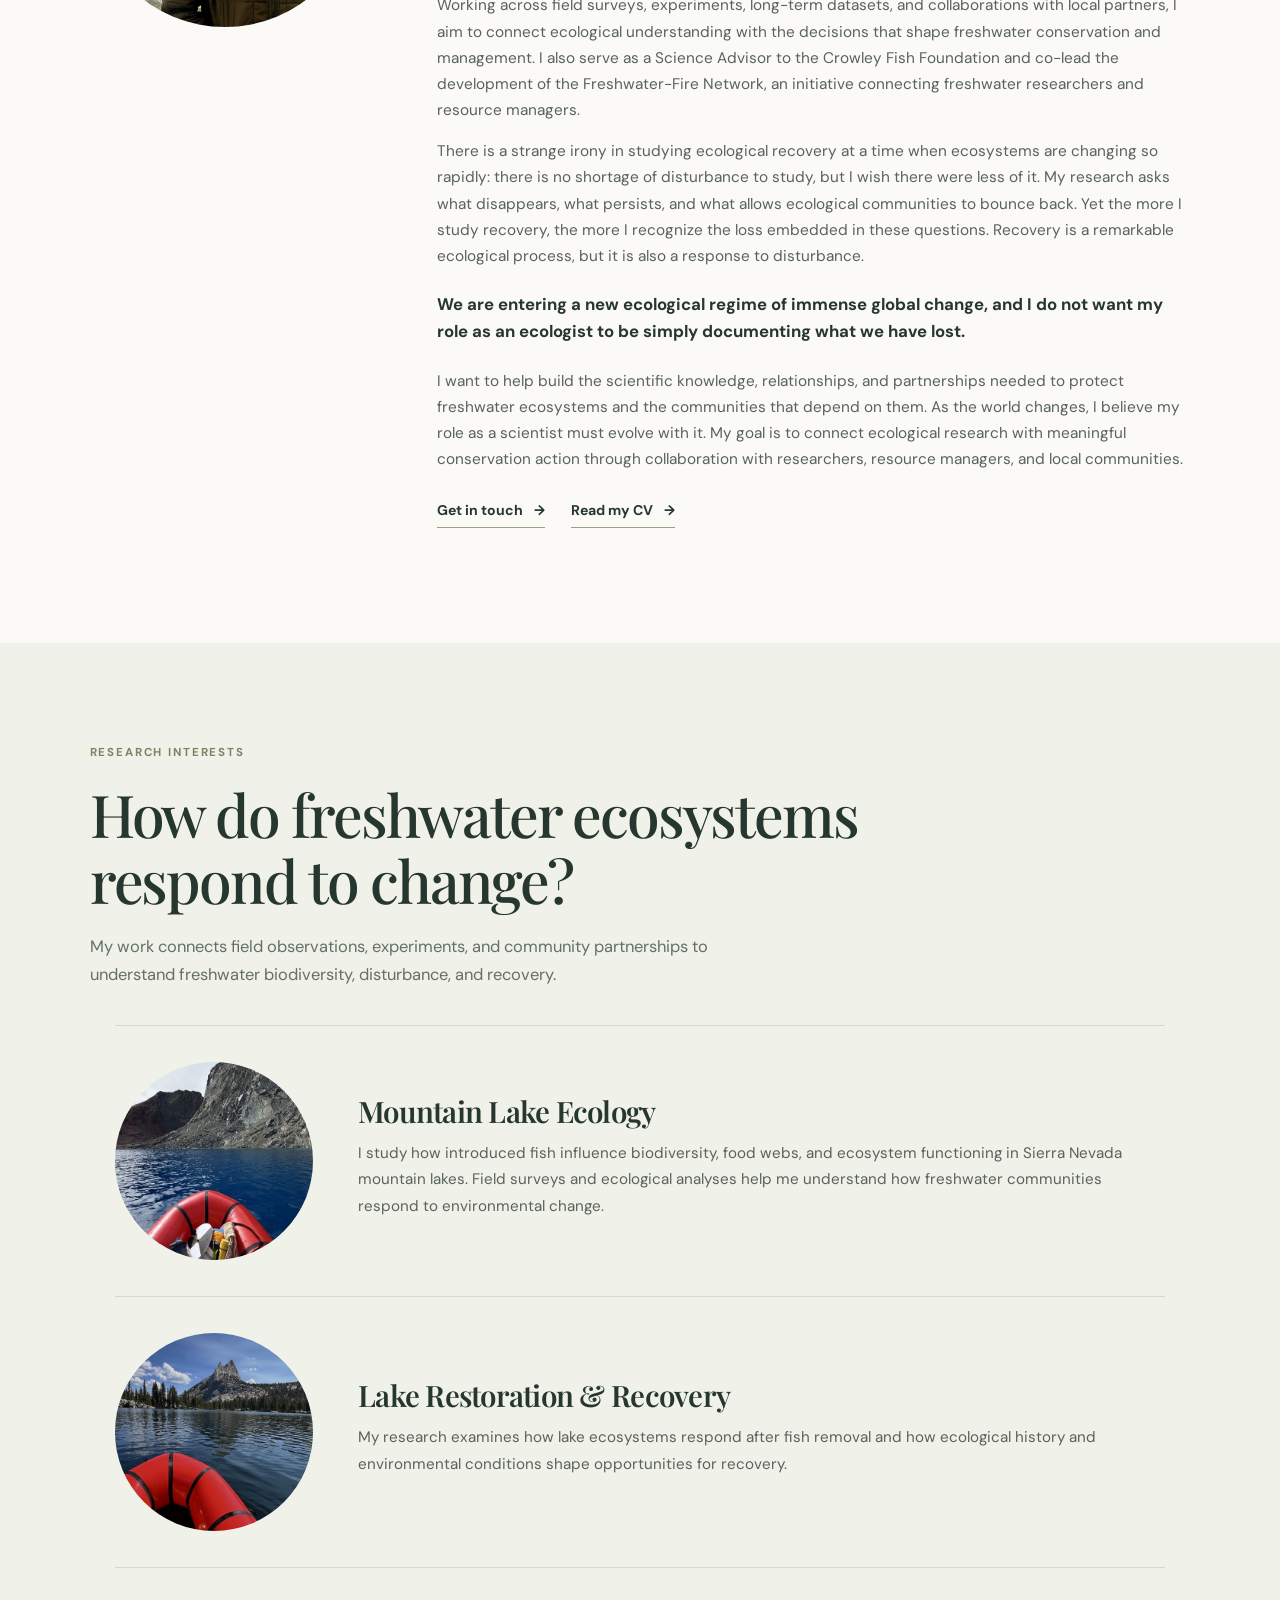
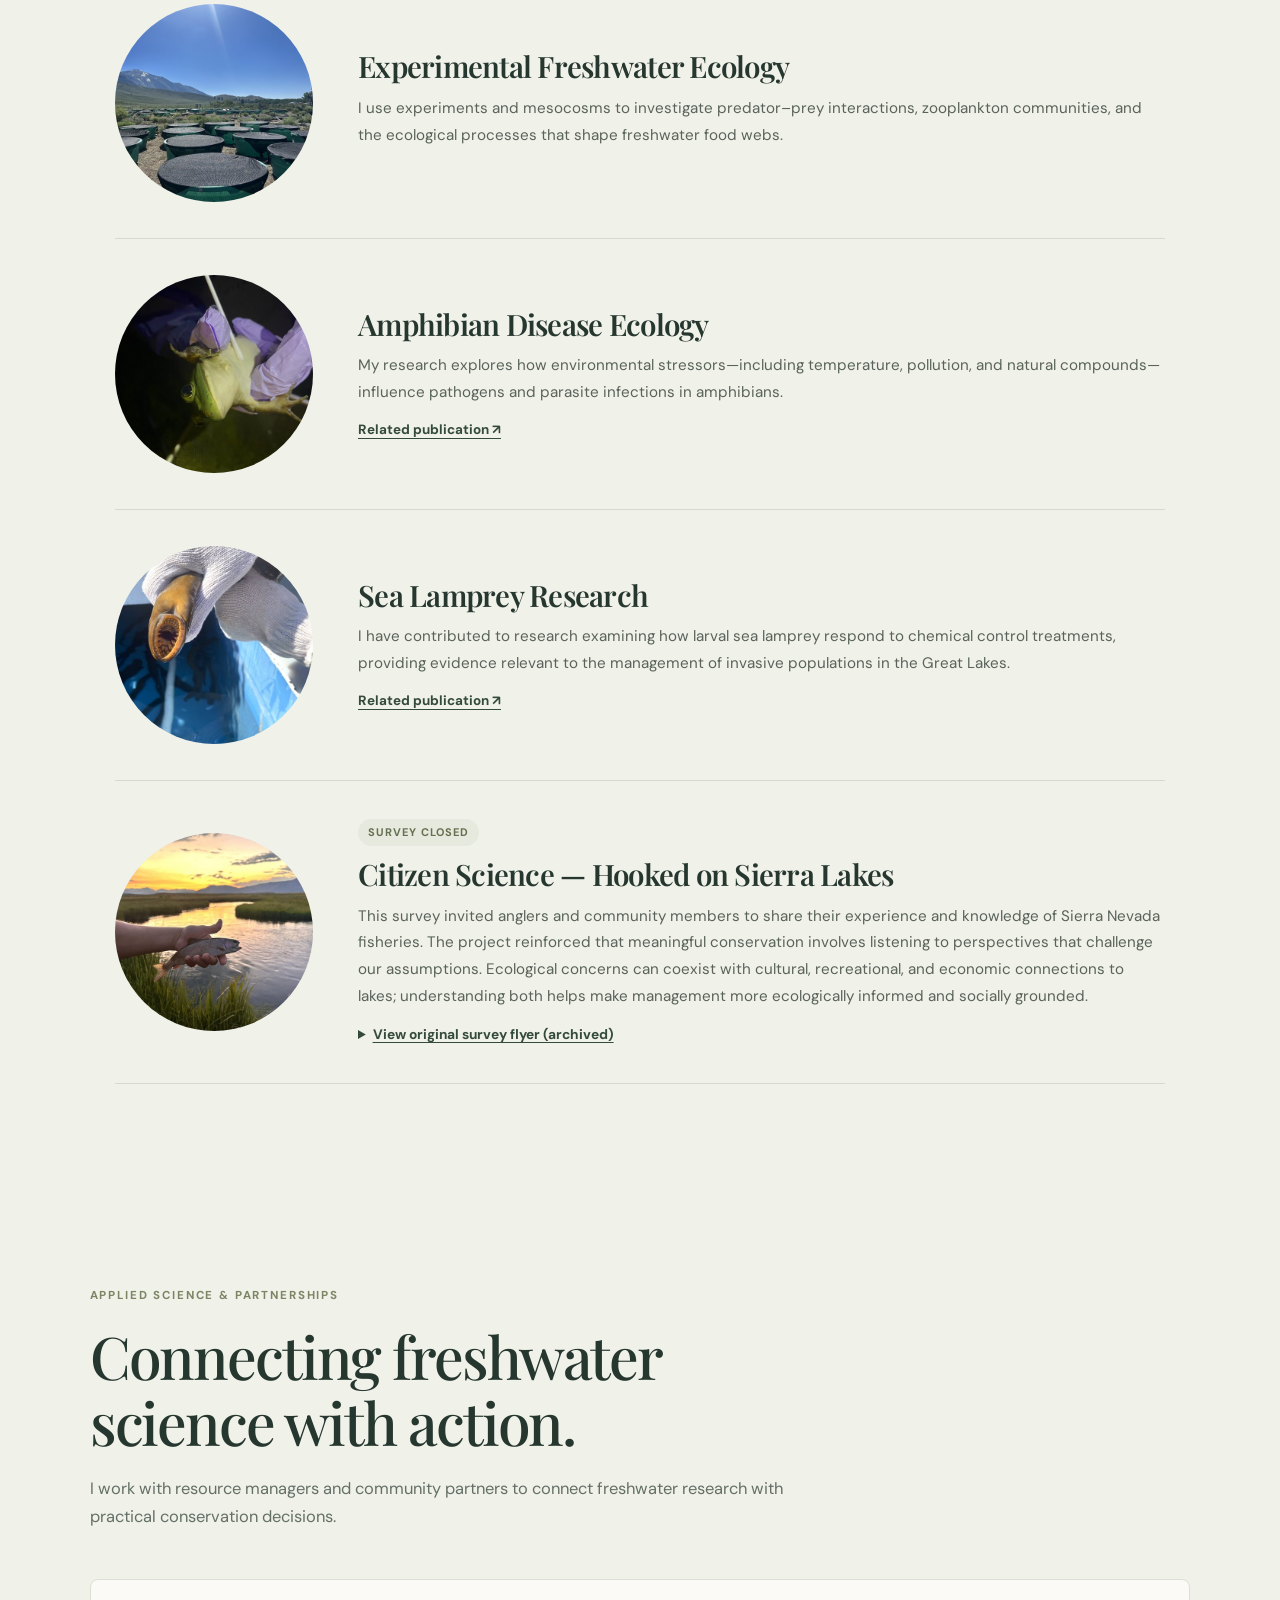
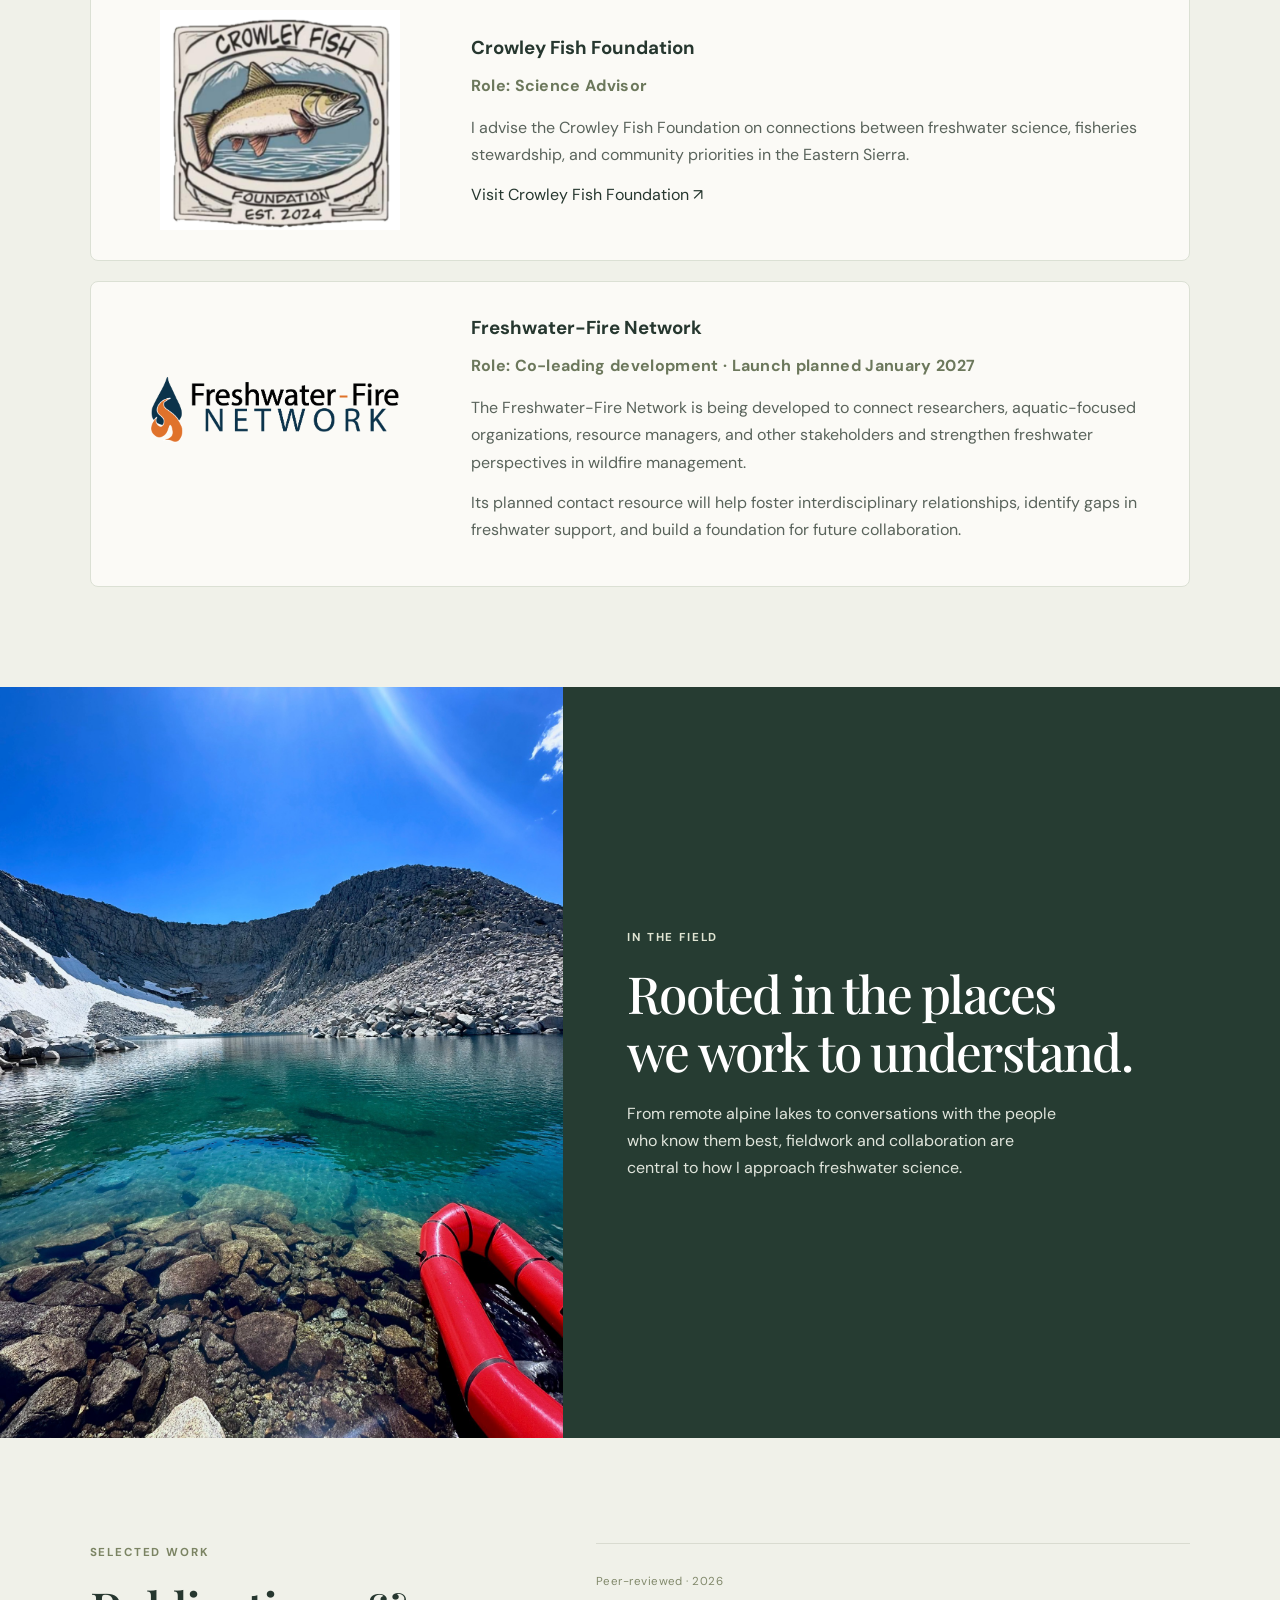
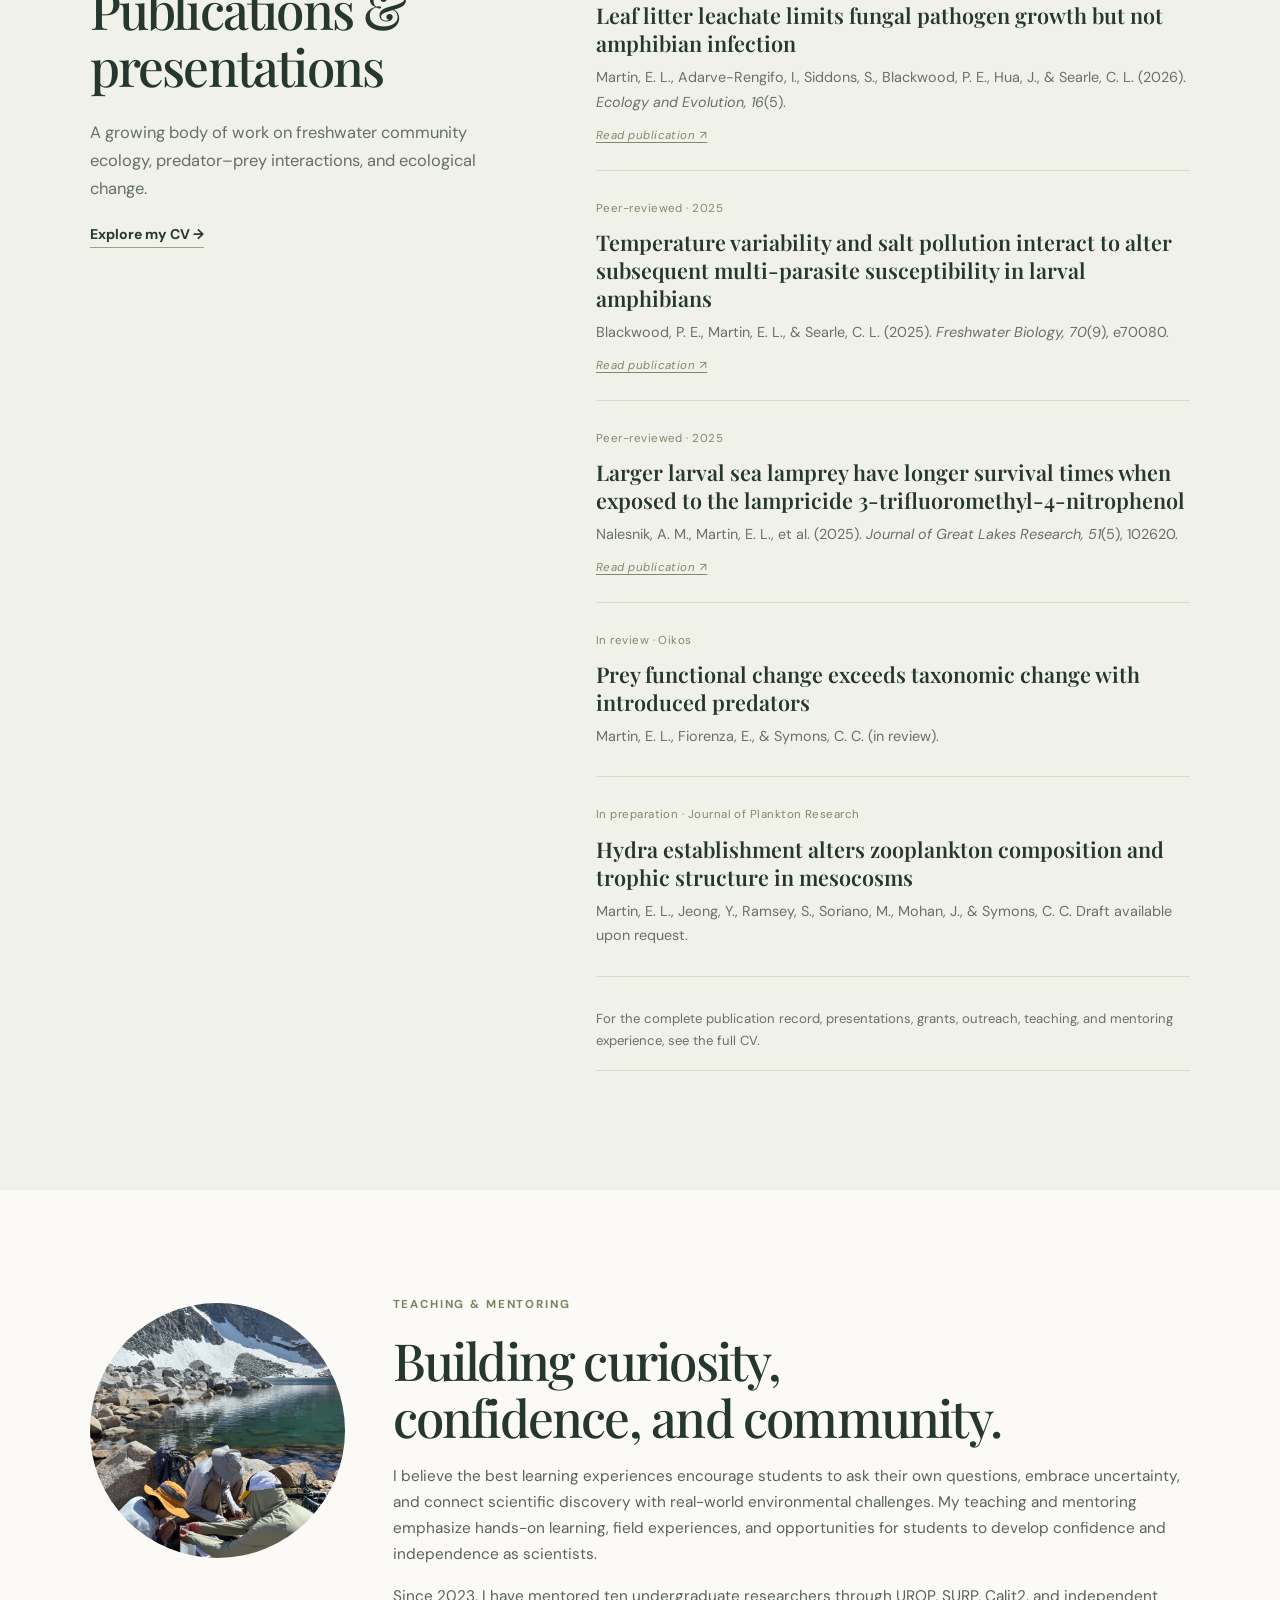
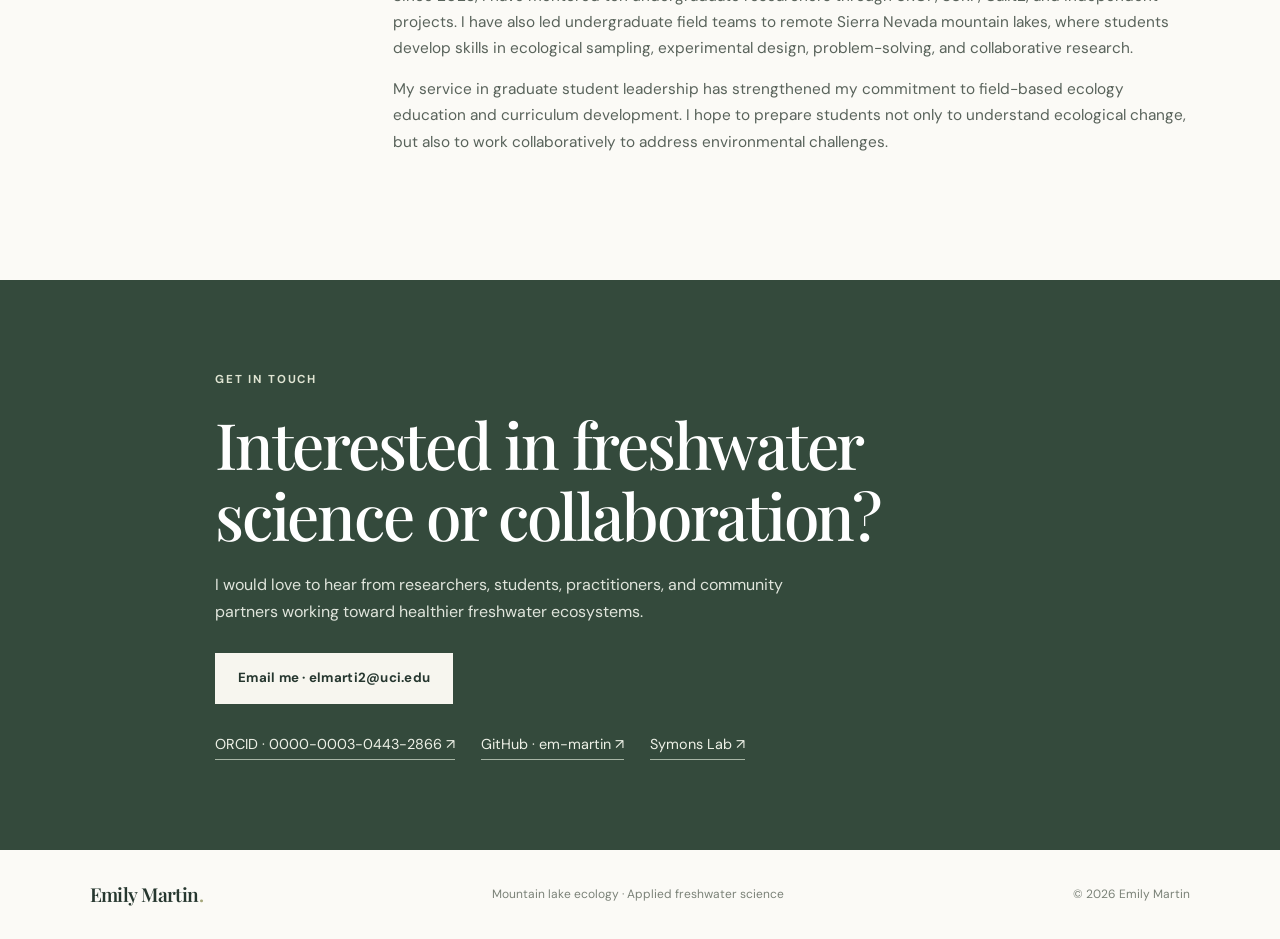
==== commit f8b5a9e7: "new!!" ====
--- a/index.html
+++ b/index.html
@@ -1,109 +1,134 @@
 <!DOCTYPE html>
+
 <html lang="en">
 <head>
-  <meta charset="UTF-8">
-  <meta name="viewport" content="width=device-width, initial-scale=1.0">
-  <meta name="description" content="Emily Martin — freshwater ecologist studying mountain lake communities, ecological change, and applied freshwater science.">
-  <meta name="theme-color" content="#263c32">
-  <title>Emily Martin | Freshwater Ecology & Applied Science</title>
-  <link rel="preconnect" href="https://fonts.googleapis.com">
-  <link rel="preconnect" href="https://fonts.gstatic.com" crossorigin>
-  <link href="https://fonts.googleapis.com/css2?family=DM+Sans:wght@400;500;600;700&family=Playfair+Display:wght@500;600;700&display=swap" rel="stylesheet">
-  <link rel="stylesheet" href="styles.css">
+<meta charset="utf-8"/>
+<meta content="width=device-width, initial-scale=1.0" name="viewport"/>
+<meta content="Emily Martin — freshwater ecologist studying mountain lake communities, ecological change, and applied freshwater science." name="description"/>
+<meta content="#263c32" name="theme-color"/>
+<title>Emily Martin | Freshwater Ecology &amp; Applied Science</title>
+<link href="https://fonts.googleapis.com" rel="preconnect"/>
+<link crossorigin="" href="https://fonts.gstatic.com" rel="preconnect"/>
+<link href="https://fonts.googleapis.com/css2?family=DM+Sans:wght@400;500;600;700&amp;family=Playfair+Display:wght@500;600;700&amp;display=swap" rel="stylesheet"/>
+<link href="styles.css" rel="stylesheet"/>
 </head>
 <body>
-  <header class="site-header">
-    <a class="wordmark" href="#home">Emily Martin<span>.</span></a>
-    <button class="menu-toggle" aria-label="Toggle navigation" aria-expanded="false">☰</button>
-    <nav class="nav" aria-label="Main navigation">
-      <a href="#about">About</a><a href="#research">Research</a><a href="#applied">Applied science</a>
-      <a href="#publications">Publications</a><a href="#teaching">Teaching</a><a class="nav-contact" href="#contact">Contact</a>
-    </nav>
-  </header>
+<header class="site-header">
+<a class="wordmark" href="#home">Emily Martin<span>.</span></a>
+<button aria-expanded="false" aria-label="Toggle navigation" class="menu-toggle">☰</button>
+<nav aria-label="Main navigation" class="nav">
+<a href="#about">About</a>
+<a href="#research">Research interests</a>
+<a href="#applied">Applied science</a>
+<a href="#publications">Publications</a>
+<a href="#teaching">Teaching &amp; Mentoring</a>
+<a href="cv.html">CV</a><a class="nav-contact" href="#contact">Contact</a>
+</nav>
+</header>
+<main>
+<section aria-label="Mountain lake field site" class="hero" id="home">
+<div class="hero-shade"></div>
+<div class="hero-content">
+<p class="eyebrow light">Freshwater ecology · Mountain lakes · Conservation</p>
+<h1>Understanding change<br/>in mountain lakes.</h1>
+<p class="hero-subtitle">I study how freshwater communities respond to disturbance, why those responses vary across landscapes, and what it takes for ecosystems to recover.</p>
+<div class="hero-actions">
+<a class="button button-light" href="#research">Explore research interests</a>
+</div>
+</div>
+<div class="hero-caption">Mountain lake field research · Sierra Nevada, California</div>
+</section>
+<section class="intro section-wrap" id="about">
+<div class="intro-photo">
+<img alt="Emily Martin beside a mountain lake" loading="eager" src="assets/emily-martin.jpg"/>
+</div>
+<div class="intro-copy">
 
-  <main>
-    <section class="hero" id="home" aria-label="Mountain lake field site">
-      <div class="hero-shade"></div>
-      <div class="hero-content">
-        <p class="eyebrow light">Freshwater ecology · Mountain lakes · Conservation</p>
-        <h1>Understanding change<br>in mountain lakes.</h1>
-        <p class="hero-subtitle">I study how freshwater communities respond to disturbance, why those responses vary across landscapes, and what it takes for ecosystems to recover.</p>
-        <div class="hero-actions">
-          <a class="button button-light" href="#research">Explore my research</a>
-          <a class="text-link light-link" href="#about">More about me <span>→</span></a>
-        </div>
-      </div>
-      <div class="hero-caption">Mountain lake field research · Sierra Nevada, California</div>
-    </section>
+<h2>Ecology that connects<br/>discovery with action.</h2><p class="about-lead">I am a freshwater community ecologist connecting ecological research with applied science to protect headwater ecosystems and the communities that depend on them.</p>
+<p>Working across field surveys, experiments, long-term datasets, and collaborations with local partners, I aim to connect ecological understanding with the decisions that shape freshwater conservation and management. I also serve as a Science Advisor to the Crowley Fish Foundation and co-lead the development of the Freshwater-Fire Network, an initiative connecting freshwater researchers and resource managers.</p>
+<p>There is a strange irony in studying ecological recovery at a time when ecosystems are changing so rapidly: there is no shortage of disturbance to study, but I wish there were less of it. My research asks what disappears, what persists, and what allows ecological communities to bounce back. Yet the more I study recovery, the more I recognize the loss embedded in these questions. Recovery is a remarkable ecological process, but it is also a response to disturbance.</p><p class="about-statement"><strong>We are entering a new ecological regime of immense global change, and I do not want my role as an ecologist to be simply documenting what we have lost.</strong></p><p>I want to help build the scientific knowledge, relationships, and partnerships needed to protect freshwater ecosystems and the communities that depend on them. As the world changes, I believe my role as a scientist must evolve with it. My goal is to connect ecological research with meaningful conservation action through collaboration with researchers, resource managers, and local communities.</p><a class="text-link" href="#contact">Get in touch <span>→</span></a> <a class="text-link intro-cv" href="cv.html">Read my CV <span>→</span></a>
+</div>
+</section>
+<section class="interests-section section-tint" id="research"><div class="section-wrap"><div class="section-heading"><p class="eyebrow">Research interests</p><h2>How do freshwater ecosystems respond to change?</h2><p class="section-lede">My work connects field observations, experiments, and community partnerships to understand freshwater biodiversity, disturbance, and recovery.</p></div><div class="interest-list">
+<article class="interest-row" id="mountain-lakes"><div class="interest-image"><img alt="High-elevation Sierra Nevada lake and field sampling" loading="lazy" src="assets/research-mountain-lakes.jpg"/></div><div class="interest-copy"><h3>Mountain Lake Ecology</h3><p>I study how introduced fish influence biodiversity, food webs, and ecosystem functioning in Sierra Nevada mountain lakes. Field surveys and ecological analyses help me understand how freshwater communities respond to environmental change.</p></div></article>
+<article class="interest-row" id="lake-restoration"><div class="interest-image"><img alt="Mountain lake landscape surrounded by granite peaks" loading="lazy" src="assets/research-restoration.jpg"/></div><div class="interest-copy"><h3>Lake Restoration &amp; Recovery</h3><p>My research examines how lake ecosystems respond after fish removal and how ecological history and environmental conditions shape opportunities for recovery.</p></div></article>
+<article class="interest-row" id="experimental-ecology"><div class="interest-image"><img alt="Outdoor tanks for experimental freshwater ecology" loading="lazy" src="assets/research-experiments.jpg"/></div><div class="interest-copy"><h3>Experimental Freshwater Ecology</h3><p>I use experiments and mesocosms to investigate predator–prey interactions, zooplankton communities, and the ecological processes that shape freshwater food webs.</p></div></article>
+<article class="interest-row" id="frog-research"><div class="interest-image"><img alt="Frog during amphibian disease research" loading="lazy" src="assets/research-frogs.jpg"/></div><div class="interest-copy"><h3>Amphibian Disease Ecology</h3><p>My research explores how environmental stressors—including temperature, pollution, and natural compounds—influence pathogens and parasite infections in amphibians.</p><a class="interest-link" href="https://doi.org/10.1002/ece3.73668" rel="noopener noreferrer" target="_blank">Related publication ↗</a></div></article>
+<article class="interest-row" id="lamprey-research"><div class="interest-image"><img alt="Sea lamprey examined during fisheries research" loading="lazy" src="assets/research-lamprey.jpg"/></div><div class="interest-copy"><h3>Sea Lamprey Research</h3><p>I have contributed to research examining how larval sea lamprey respond to chemical control treatments, providing evidence relevant to the management of invasive populations in the Great Lakes.</p><a class="interest-link" href="https://doi.org/10.1016/j.jglr.2025.102620" rel="noopener noreferrer" target="_blank">Related publication ↗</a></div></article>
+<article class="interest-row" id="citizen-science"><div class="interest-image"><img alt="Trout photographed in the Eastern Sierra" loading="lazy" src="assets/research-citizen-science.jpg"/></div><div class="interest-copy"><p class="interest-status">Survey closed</p><h3>Citizen Science — Hooked on Sierra Lakes</h3><p>This survey invited anglers and community members to share their experience and knowledge of Sierra Nevada fisheries. The project reinforced that meaningful conservation involves listening to perspectives that challenge our assumptions. Ecological concerns can coexist with cultural, recreational, and economic connections to lakes; understanding both helps make management more ecologically informed and socially grounded.</p><details class="survey-archive"><summary>View original survey flyer (archived)</summary><img alt="Archived Hooked on Sierra Lakes survey flyer — survey closed" loading="lazy" src="assets/sierra-fish-survey-flyer.jpg"/><p>The survey is closed and is no longer accepting responses.</p></details></div></article>
+</div></div></section>
+<section aria-labelledby="partnerships-title" class="partnerships section-tint" id="applied">
+<div class="section-wrap">
+<div class="section-heading">
+<p class="eyebrow">Applied science &amp; partnerships</p>
+<h2 id="partnerships-title">Connecting freshwater science with action.</h2>
+<p class="section-lede">I work with resource managers and community partners to connect freshwater research with practical conservation decisions.</p>
+</div>
+<div class="partnership-grid">
+<article class="partnership-card"><div class="partner-row"><div class="partner-media crowley-media"><img alt="Crowley Fish Foundation logo" loading="lazy" src="assets/crowley-fish-foundation.png"/></div><div class="partner-body">
+<div class="partnership-card-top">
+<h3>Crowley Fish Foundation</h3>
+<span class="partnership-kicker">Role: Science Advisor</span></div>
+<p>I advise the Crowley Fish Foundation on connections between freshwater science, fisheries stewardship, and community priorities in the Eastern Sierra.</p>
+<a class="project-link" href="https://crowleyfishfoundation.org/" rel="noopener noreferrer" target="_blank">Visit Crowley Fish Foundation ↗</a>
+</div></div></article>
+<article class="partnership-card network-card"><div class="network-row"><div class="network-media"><img alt="Freshwater-Fire Network logo with an integrated water droplet and flame" class="network-logo" decoding="async" loading="lazy" src="assets/freshwater-fire-network.png"/></div><div class="network-body">
+<div class="partnership-card-top">
+<h3>Freshwater-Fire Network</h3>
+<span class="partnership-kicker">Role: Co-leading development · Launch planned January 2027</span></div>
+<p>The Freshwater-Fire Network is being developed to connect researchers, aquatic-focused organizations, resource managers, and other stakeholders and strengthen freshwater perspectives in wildfire management.</p>
+<p>Its planned contact resource will help foster interdisciplinary relationships, identify gaps in freshwater support, and build a foundation for future collaboration.</p>
+</div></div></article>
+</div>
+</div>
+</section>
+<section aria-label="Rooted in the places we work to understand" class="field-note">
+<div class="field-note-image"><img alt="Full vertical view of a clear Sierra Nevada mountain lake beneath a granite cirque" loading="lazy" src="assets/rooted-vertical-lake.jpg"/></div>
+<div class="field-note-copy">
+<p class="eyebrow light">In the field</p>
+<h2>Rooted in the places<br/>we work to understand.</h2>
+<p>From remote alpine lakes to conversations with the people who know them best, fieldwork and collaboration are central to how I approach freshwater science.</p>
+</div>
+</section>
+<section class="publications section-tint" id="publications">
+<div class="section-wrap publication-layout">
+<div>
+<p class="eyebrow">Selected work</p>
+<h2>Publications &amp;<br/>presentations</h2>
+<p class="section-lede">A growing body of work on freshwater community ecology, predator–prey interactions, and ecological change.</p>
+<a class="text-link" href="cv.html">Explore my CV →</a>
+</div>
+<div class="publication-list">
+<article class="publication"><span class="pub-type">Peer-reviewed · 2026</span><h3>Leaf litter leachate limits fungal pathogen growth but not amphibian infection</h3><p>Martin, E. L., Adarve-Rengifo, I., Siddons, S., Blackwood, P. E., Hua, J., &amp; Searle, C. L. (2026). <em>Ecology and Evolution, 16</em>(5).</p><a class="pub-meta" href="https://doi.org/10.1002/ece3.73668" rel="noopener" target="_blank">Read publication ↗</a></article>
+<article class="publication"><span class="pub-type">Peer-reviewed · 2025</span><h3>Temperature variability and salt pollution interact to alter subsequent multi-parasite susceptibility in larval amphibians</h3><p>Blackwood, P. E., Martin, E. L., &amp; Searle, C. L. (2025). <em>Freshwater Biology, 70</em>(9), e70080.</p><a class="pub-meta" href="https://doi.org/10.1111/fwb.70080" rel="noopener" target="_blank">Read publication ↗</a></article>
+<article class="publication"><span class="pub-type">Peer-reviewed · 2025</span><h3>Larger larval sea lamprey have longer survival times when exposed to the lampricide 3-trifluoromethyl-4-nitrophenol</h3><p>Nalesnik, A. M., Martin, E. L., et al. (2025). <em>Journal of Great Lakes Research, 51</em>(5), 102620.</p><a class="pub-meta" href="https://doi.org/10.1016/j.jglr.2025.102620" rel="noopener" target="_blank">Read publication ↗</a></article>
+<article class="publication"><span class="pub-type">In review · Oikos</span><h3>Prey functional change exceeds taxonomic change with introduced predators</h3><p>Martin, E. L., Fiorenza, E., &amp; Symons, C. C. (in review).</p></article>
+<article class="publication"><span class="pub-type">In preparation · Journal of Plankton Research</span><h3>Hydra establishment alters zooplankton composition and trophic structure in mesocosms</h3><p>Martin, E. L., Jeong, Y., Ramsey, S., Soriano, M., Mohan, J., &amp; Symons, C. C. Draft available upon request.</p></article>
+<p class="cv-note">For the complete publication record, presentations, grants, outreach, teaching, and mentoring experience, see the full CV.</p>
+</div>
+</div>
+</section>
+<section class="teaching section-wrap" id="teaching">
+<figure class="teaching-photo"><img alt="Teaching and mentoring field experience" loading="lazy" onerror="this.onerror=null;this.src='assets/project-field-team.jpg'" src="assets/teaching-photo.jpg"/></figure><div>
+<p class="eyebrow">Teaching &amp; mentoring</p>
+<h2>Building curiosity,<br/>confidence, and community.</h2>
+<div class="teaching-copy"><p>I believe the best learning experiences encourage students to ask their own questions, embrace uncertainty, and connect scientific discovery with real-world environmental challenges. My teaching and mentoring emphasize hands-on learning, field experiences, and opportunities for students to develop confidence and independence as scientists.</p><p>Since 2023, I have mentored ten undergraduate researchers through UROP, SURP, Calit2, and independent projects. I have also led undergraduate field teams to remote Sierra Nevada mountain lakes, where students develop skills in ecological sampling, experimental design, problem-solving, and collaborative research.</p><p>My service in graduate student leadership has strengthened my commitment to field-based ecology education and curriculum development. I hope to prepare students not only to understand ecological change, but also to work collaboratively to address environmental challenges.</p></div></div>
 
-    <section class="intro section-wrap" id="about">
-      <div class="intro-photo"><img src="assets/emily-martin.jpg" alt="Emily Martin beside a mountain lake"></div>
-      <div class="intro-copy">
-        <p class="eyebrow">A little about me</p>
-        <h2>Ecology that connects<br>discovery with action.</h2>
-        <p>I am a Ph.D. Candidate in Ecology and Evolutionary Biology at the University of California, Irvine, working in the Symons Lab. I earned my M.S. in Biological Sciences at UCI in 2025 and my B.S. in Biology from Purdue University in 2022. My research focuses on mountain lake community ecology, with an interest in how environmental change and biological introductions reshape freshwater ecosystems.</p>
-        <p>Working across field surveys, experiments, long-term datasets, and collaborations with local partners, I aim to connect ecological understanding with the decisions that shape freshwater conservation and management. I also serve as a Science Advisor to the Crowley Fish Foundation and co-lead the California Wildfire–Watershed Working Group.</p>
-        <a class="text-link" href="#contact">Get in touch <span>→</span></a>
-      </div>
-    </section>
-
-    <section class="research section-tint" id="research">
-      <div class="section-wrap">
-        <div class="section-heading">
-          <p class="eyebrow">Research</p>
-          <h2>How do freshwater ecosystems<br>respond to a changing world?</h2>
-          <p class="section-lede">Mountain lakes are powerful sentinels of environmental change. My work brings together ecological patterns and processes to understand disturbance, community change, and recovery.</p>
-        </div>
-        <div class="research-grid">
-          <article class="research-card"><div class="card-number">01</div><h3>Community ecology & biodiversity</h3><p>How introduced predators alter zooplankton communities, functional diversity, and the structure of freshwater food webs.</p><span class="tag">Ecological communities</span></article>
-          <article class="research-card"><div class="card-number">02</div><h3>Disturbance & recovery</h3><p>What happens after fish are removed from mountain lakes, and how ecological history and environmental context shape recovery.</p><span class="tag">Ecological restoration</span></article>
-          <article class="research-card"><div class="card-number">03</div><h3>Food webs & ecosystem functioning</h3><p>How changes in predator communities cascade through freshwater food webs and influence processes such as secondary production.</p><span class="tag">Ecosystem processes</span></article>
-        </div>
-      </div>
-    </section>
-
-    <section class="applied section-wrap" id="applied">
-      <div class="applied-copy">
-        <p class="eyebrow">Applied science</p>
-        <h2>Research for functioning<br>freshwater systems.</h2>
-        <p class="section-lede">Ecological research is most useful when it can inform real-world decisions. I work at the interface of freshwater ecology, resource management, and community knowledge to help translate science into action.</p>
-        <p>My applied interests include protecting headwater and mountain water resources, understanding ecological responses to disturbance, supporting thoughtful fisheries management, and developing collaborative approaches to freshwater conservation.</p>
-        <a class="button button-dark" href="#contact">Connect about collaboration</a>
-      </div>
-      <div class="applied-panel">
-        <div class="applied-item"><span class="applied-icon">01</span><div><h3>Watershed resilience</h3><p>Understanding freshwater vulnerability, post-disturbance change, and pathways to lake and watershed recovery.</p></div></div>
-        <div class="applied-item"><span class="applied-icon">02</span><div><h3>Freshwater management</h3><p>Connecting ecological evidence with fisheries decisions, restoration priorities, and water-resource protection.</p></div></div>
-        <div class="applied-item"><span class="applied-icon">03</span><div><h3>Partnerships & local knowledge</h3><p>Co-developing useful research with agencies, practitioners, organizations, and the communities connected to lakes.</p></div></div>
-      </div>
-    </section>
-
-    <section class="field-note">
-      <div class="field-note-image" role="img" aria-label="Clear alpine lake beneath a rugged granite cirque"></div>
-      <div class="field-note-copy"><p class="eyebrow light">In the field</p><h2>Rooted in the places<br>we work to understand.</h2><p>From remote alpine lakes to conversations with the people who know them best, fieldwork and collaboration are central to how I approach freshwater science.</p></div>
-    </section>
-
-    <section class="publications section-tint" id="publications">
-      <div class="section-wrap publication-layout">
-        <div><p class="eyebrow">Selected work</p><h2>Publications &<br>presentations</h2><p class="section-lede">A growing body of work on freshwater community ecology, predator–prey interactions, and ecological change.</p><a class="text-link" href="assets/Emily-Martin-CV.pdf" target="_blank">Request my CV <span>→</span></a></div>
-        <div class="publication-list">
-          <article class="publication"><span class="pub-type">Peer-reviewed · 2026</span><h3>Leaf litter leachate limits fungal pathogen growth but not amphibian infection</h3><p>Martin, E. L., Adarve-Rengifo, I., Siddons, S., Blackwood, P. E., Hua, J., & Searle, C. L. (2026). <em>Ecology and Evolution, 16</em>(5).</p><a class="pub-meta" href="https://doi.org/10.1002/ece3.73668" target="_blank" rel="noopener">Read publication ↗</a></article>
-          <article class="publication"><span class="pub-type">Peer-reviewed · 2025</span><h3>Temperature variability and salt pollution interact to alter subsequent multi-parasite susceptibility in larval amphibians</h3><p>Blackwood, P. E., Martin, E. L., & Searle, C. L. (2025). <em>Freshwater Biology, 70</em>(9), e70080.</p><a class="pub-meta" href="https://doi.org/10.1111/fwb.70080" target="_blank" rel="noopener">Read publication ↗</a></article>
-          <article class="publication"><span class="pub-type">Peer-reviewed · 2025</span><h3>Larger larval sea lamprey have longer survival times when exposed to the lampricide 3-trifluoromethyl-4-nitrophenol</h3><p>Nalesnik, A. M., Martin, E. L., et al. (2025). <em>Journal of Great Lakes Research, 51</em>(5), 102620.</p><a class="pub-meta" href="https://doi.org/10.1016/j.jglr.2025.102620" target="_blank" rel="noopener">Read publication ↗</a></article>
-          <article class="publication"><span class="pub-type">In review · Oikos</span><h3>Prey functional change exceeds taxonomic change with introduced predators</h3><p>Martin, E. L., Fiorenza, E., & Symons, C. C. (in review).</p></article>
-          <article class="publication"><span class="pub-type">In review · Journal of Plankton Research</span><h3>Hydra establishment alters zooplankton composition and trophic structure in mesocosms</h3><p>Martin, E. L., Jeong, Y., Ramsey, S., Soriano, M., Mohan, J., & Symons, C. C. Draft available upon request.</p></article>
-          <p class="cv-note">For the complete publication record, presentations, grants, outreach, teaching, and mentoring experience, see the full CV.</p>
-        </div>
-      </div>
-    </section>
-
-    <section class="teaching section-wrap" id="teaching">
-      <div><p class="eyebrow">Teaching & mentoring</p><h2>Building curiosity,<br>confidence, and community.</h2></div>
-      <div class="teaching-copy"><p>I enjoy helping students develop the tools to ask thoughtful ecological questions, work through uncertainty, and connect scientific ideas to the natural world. My teaching and mentoring emphasize hands-on learning, field and laboratory experience, and inclusive research opportunities.</p><p>At UC Irvine, I have mentored undergraduate researchers in field ecology, laboratory methods, microscopy, data analysis, experimental design, and scientific communication. My teaching experience includes introductory biological research, quantitative methods, and organisms-to-ecosystems courses.</p></div>
-    </section>
-
-    <section class="contact" id="contact"><div class="section-wrap contact-inner"><p class="eyebrow light">Get in touch</p><h2>Interested in freshwater<br>science or collaboration?</h2><p>I would love to hear from researchers, students, practitioners, and community partners working toward healthier freshwater ecosystems.</p><a class="button button-light" href="mailto:elmarti2@uci.edu">Email me</a></div></section>
-  </main>
-  <footer class="footer"><a class="wordmark" href="#home">Emily Martin<span>.</span></a><p>Mountain lake ecology · Applied freshwater science</p><p>© <span id="year"></span> Emily Martin</p></footer>
-  <script src="script.js"></script>
+</section>
+<section class="contact" id="contact">
+<div class="section-wrap contact-inner">
+<p class="eyebrow light">Get in touch</p>
+<h2>Interested in freshwater<br/>science or collaboration?</h2>
+<p>I would love to hear from researchers, students, practitioners, and community partners working toward healthier freshwater ecosystems.</p>
+<a class="button button-light" href="mailto:elmarti2@uci.edu">Email me · elmarti2@uci.edu</a>
+<div class="contact-profiles"><a href="https://orcid.org/0000-0003-0443-2866" rel="noopener noreferrer" target="_blank">ORCID · 0000-0003-0443-2866 ↗</a><a href="https://github.com/em-martin" rel="noopener noreferrer" target="_blank">GitHub · em-martin ↗</a><a href="https://www.symonslab.com/" rel="noopener noreferrer" target="_blank">Symons Lab ↗</a></div></div>
+</section>
+</main>
+<footer class="footer">
+<a class="wordmark" href="#home">Emily Martin<span>.</span></a>
+<p>Mountain lake ecology · Applied freshwater science</p>
+<p>© <span id="year"></span> Emily Martin</p>
+</footer>
+<script src="script.js"></script>
 </body>
 </html>
--- a/styles.css
+++ b/styles.css
@@ -1,3 +1,225 @@
 *{box-sizing:border-box}html{scroll-behavior:smooth;scroll-padding-top:82px}body{margin:0;color:#26372f;background:#fbfaf6;font-family:"DM Sans",sans-serif;line-height:1.7}a{color:inherit;text-decoration:none}.site-header{height:78px;padding:0 7%;display:flex;align-items:center;justify-content:space-between;background:#fbfaf6;position:sticky;top:0;z-index:10;border-bottom:1px solid #e9e8df}.wordmark{font-family:"Playfair Display",serif;font-size:1.45rem;font-weight:600;letter-spacing:-.03em}.wordmark span{color:#a5a77b}.nav{display:flex;align-items:center;gap:clamp(15px,2.3vw,34px);font-size:.84rem}.nav a{transition:color .2s}.nav a:hover,.text-link:hover{color:#8b9066}.nav-contact{border:1px solid #7d8669;padding:8px 17px;border-radius:2px}.menu-toggle{display:none;background:none;border:0;font-size:1.5rem;color:#26372f}.hero{min-height:1150px;height:min(95vh,1000px);position:relative;display:flex;align-items:center;background:url("assets/mountain-lake.jpg") center 54%/cover no-repeat;color:white}.hero-shade{position:absolute;inset:0;background:linear-gradient(90deg,rgba(12,28,28,.72),rgba(12,28,28,.25) 68%,rgba(12,28,28,.08))}.hero-content{position:relative;z-index:1;width:min(780px,86%);margin-left:10%;padding:70px 0}.eyebrow{text-transform:uppercase;letter-spacing:.16em;font-size:.72rem;font-weight:700;color:#7b8463;margin:0 0 18px}.eyebrow.light{color:#e0e5d3}.hero h1,.section-heading h2,.intro h2,.applied h2,.field-note h2,.publication-layout h2,.teaching h2,.contact h2{font-family:"Playfair Display",serif;font-weight:500;letter-spacing:-.035em;line-height:1.12}.hero h1{font-size:clamp(3.3rem,7vw,6.2rem);margin:0 0 22px}.hero-subtitle{font-size:1.08rem;max-width:610px;color:#f0f2eb}.hero-actions{display:flex;align-items:center;gap:28px;margin-top:34px}.button{display:inline-block;padding:13px 22px;font-size:.83rem;font-weight:700;letter-spacing:.02em;border:1px solid transparent;transition:transform .2s,background .2s}.button:hover{transform:translateY(-2px)}.button-light{background:#f7f6ef;color:#26372f}.button-dark{background:#344a3c;color:white}.text-link{font-weight:700;font-size:.88rem;border-bottom:1px solid #9da184;padding-bottom:4px}.text-link span{padding-left:8px}.light-link{color:white;border-color:rgba(255,255,255,.6)}.hero-caption{position:absolute;right:7%;bottom:22px;font-size:.72rem;color:#f0f2eb;letter-spacing:.05em}.section-wrap{width:min(1120px,86%);margin:auto}.intro{display:grid;grid-template-columns:.85fr 1.15fr;gap:9%;align-items:center;padding-top:115px;padding-bottom:115px}.intro-photo{height:500px;overflow:hidden}.intro-photo img{width:100%;height:100%;object-fit:cover;object-position:50% 35%}.intro h2,.applied h2,.publication-layout h2,.teaching h2{font-size:clamp(2.3rem,4vw,3.5rem);margin:0 0 24px}.intro-copy p:not(.eyebrow),.applied-copy>p:not(.eyebrow),.teaching-copy p{color:#59635b;font-size:.96rem}.intro-copy .text-link{display:inline-block;margin-top:12px}.section-tint{background:#f0f1e9}.research{padding:105px 0 112px}.section-heading{max-width:740px;margin-bottom:48px}.section-heading h2{font-size:clamp(2.5rem,4.6vw,4rem);margin:0 0 20px}.section-lede{font-size:1.03rem;color:#647067;max-width:700px}.research-grid{display:grid;grid-template-columns:repeat(3,1fr);gap:18px}.research-card{background:#fbfaf6;padding:30px 28px 32px;min-height:275px;border-top:3px solid #9ca27d}.card-number{font-family:"Playfair Display",serif;color:#9ca27d;font-size:1.45rem}.research-card h3,.applied-item h3,.publication h3{font-family:"Playfair Display",serif;font-size:1.35rem;line-height:1.3;font-weight:600;margin:16px 0 10px}.research-card p,.applied-item p,.publication p{font-size:.9rem;color:#687168}.tag{display:inline-block;margin-top:12px;padding:5px 10px;background:#eef0e7;color:#68724f;font-size:.7rem;letter-spacing:.04em}.applied{display:grid;grid-template-columns:1fr 1fr;gap:9%;padding-top:115px;padding-bottom:115px;align-items:center}.applied-copy .button{margin-top:18px}.applied-panel{border-left:1px solid #d8dace;padding-left:35px}.applied-item{display:grid;grid-template-columns:42px 1fr;gap:15px;padding:19px 0;border-bottom:1px solid #e1e2d9}.applied-item:first-child{padding-top:0}.applied-item:last-child{border:0;padding-bottom:0}.applied-icon{font-family:"Playfair Display",serif;color:#8c956d;font-size:1.25rem;padding-top:13px}.applied-item h3{margin:5px 0 5px}.applied-item p{margin:0}.field-note{min-height:470px;display:grid;grid-template-columns:1.1fr .9fr;background:#263c32;color:white}.field-note-image{background:url("assets/mountain-lake.jpg") center 64%/cover no-repeat;min-height:470px}.field-note-copy{padding:75px clamp(35px,7vw,100px);align-self:center}.field-note h2{font-size:clamp(2.4rem,4vw,3.7rem);margin:0 0 20px}.field-note-copy>p:last-child{color:#e0e5dc;max-width:430px}.publications{padding:105px 0}.publication-layout{display:grid;grid-template-columns:.8fr 1.2fr;gap:10%}.publication-list{border-top:1px solid #d9dbd0}.publication{padding:22px 0;border-bottom:1px solid #d9dbd0}.pub-type,.pub-meta{font-size:.72rem;letter-spacing:.04em;color:#81896b}.publication h3{margin:8px 0}.publication p{margin:6px 0}.pub-meta{font-style:italic}.teaching{display:grid;grid-template-columns:1fr 1fr;gap:10%;padding-top:105px;padding-bottom:110px}.teaching-copy{padding-top:25px}.contact{background:#344a3c;color:white;padding:90px 0}.contact-inner{max-width:850px}.contact h2{font-size:clamp(2.7rem,5vw,4.3rem);margin:0 0 20px}.contact-inner>p:not(.eyebrow){max-width:610px;color:#e0e5dc;margin-bottom:28px}.footer{padding:28px 7%;display:flex;align-items:center;justify-content:space-between;gap:20px;background:#fbfaf6}.footer p{font-size:.75rem;color:#7b8278;margin:0}.footer .wordmark{font-size:1.2rem}@media(max-width:800px){.site-header{height:70px}.menu-toggle{display:block}.nav{display:none;position:absolute;top:69px;left:0;right:0;background:#fbfaf6;padding:18px 7% 25px;flex-direction:column;align-items:flex-start;border-bottom:1px solid #e9e8df}.nav.open{display:flex}.hero{min-height:610px;height:75vh;background-position:58% center}.hero-content{margin-left:7%}.intro{grid-template-columns:1fr;gap:38px;padding-top:75px;padding-bottom:75px}.intro-photo{height:430px;max-width:520px}.research-grid{grid-template-columns:1fr}.research-card{min-height:0}.applied{grid-template-columns:1fr;gap:40px;padding-top:75px;padding-bottom:75px}.field-note{grid-template-columns:1fr}.field-note-image{min-height:330px}.field-note-copy{padding:55px 7%}.publication-layout,.teaching{grid-template-columns:1fr;gap:35px}.publications,.research{padding:75px 0}.teaching{padding-top:75px;padding-bottom:75px}.teaching-copy{padding-top:0}.footer{flex-wrap:wrap}.footer p{width:100%}}@media(max-width:480px){.hero h1{font-size:3.1rem}.hero-actions{align-items:flex-start;flex-direction:column;gap:18px}.hero-caption{left:7%;right:auto}.intro-photo{height:360px}.applied-panel{padding-left:18px}.contact{padding:70px 0}}
 
 .cv-note{font-size:.82rem;color:#687168;padding:18px 0;border-bottom:1px solid #d9dbd0}.publication a.pub-meta{display:inline-block;text-decoration:underline;text-underline-offset:3px}
+
+/* Standalone CV page */
+.cv-back{font-size:.9rem;font-weight:700;color:#344a3c}
+.cv-back:hover{text-decoration:underline}
+.cv-page{padding:80px 0 100px}
+.cv-page h1{font-family:"Playfair Display",serif;font-size:clamp(2.8rem,6vw,4.7rem);font-weight:500;line-height:1.12;margin:0 0 16px}
+.cv-intro{color:#59635b;max-width:720px}
+.cv-actions{display:flex;gap:26px;align-items:center;flex-wrap:wrap;margin:30px 0}
+.pdf-container{overflow:hidden;background:#e7e9e5;border:1px solid #d7ded7;border-radius:6px;box-shadow:0 15px 42px rgba(38,55,47,.07)}
+.pdf-container iframe{display:block;width:100%;height:min(88vh,1100px);min-height:580px;border:0}
+.pdf-fallback{font-size:.85rem;color:#647067}
+.pdf-fallback a{border-bottom:1px solid #7d8669}
+.intro-cv{margin-left:22px}
+/* Citizen-science project */
+.survey-project{background:#f5f7f3}
+.closed-label{display:inline-block;background:#e7e5df;color:#4d574d;font-size:.72rem;font-weight:700;letter-spacing:.04em;text-transform:uppercase;padding:5px 11px;border-radius:100px;margin:5px 0 15px}
+.survey-photo{position:relative;display:flex;justify-content:center;background:#edf0ee;overflow:hidden;border-radius:5px}
+.survey-photo img{display:block;width:100%;max-width:430px;max-height:640px;object-fit:contain}
+.survey-photo-overlay{position:absolute;top:12px;right:12px;color:#fff;background:#263c32;padding:8px 14px;font-size:.79rem;font-weight:700;letter-spacing:.02em;border-radius:4px;box-shadow:0 3px 10px #263c3255}
+/* Selected CV highlights */
+.outreach{padding:105px 0}
+.outreach-grid{display:grid;grid-template-columns:repeat(3,minmax(0,1fr));gap:20px}
+.outreach-card{padding:29px;background:#fbfaf6;border-top:3px solid #9ca27d}
+.outreach-card h3,.recognition h3{font-family:"Playfair Display",serif;font-size:1.4rem;font-weight:600;line-height:1.3;margin:8px 0 14px}
+.outreach-card p:not(.eyebrow),.recognition>p{font-size:.94rem;color:#59635b}
+.outreach-card .project-link{display:block;margin-top:12px;font-size:.88rem;font-weight:700;text-decoration:underline;text-underline-offset:3px}
+.recognition{margin-top:36px;padding:32px 0;border-top:1px solid #d9dbd0;display:grid;grid-template-columns:1fr 1.6fr auto;gap:24px;align-items:start}
+.recognition h3{margin:0}
+.recognition>p{margin:0}
+@media(max-width:900px){.outreach-grid{grid-template-columns:1fr}.recognition{grid-template-columns:1fr;gap:12px}}
+@media(max-width:800px){.outreach{padding:75px 0}.cv-page{padding:65px 0}.pdf-container iframe{height:75vh;min-height:430px}.intro-cv{margin-left:14px}}
+@media(max-width:480px){.intro-cv{display:inline-block;margin-left:0;margin-top:14px}.pdf-container iframe{min-height:340px}}
+
+/* Professional profiles */
+.intro-copy a[href*="symonslab.com"],.cv-profile-links a{text-decoration:underline;text-underline-offset:3px}
+.contact-profiles{display:flex;flex-wrap:wrap;gap:14px 26px;margin-top:28px}
+.contact-profiles a{color:#eef1e7;font-size:.9rem;border-bottom:1px solid #a7b5a5;padding-bottom:3px;overflow-wrap:anywhere}
+.contact-profiles a:hover{color:#fff;border-color:#fff}
+.cv-profile-links{color:#59635b;font-size:.95rem;margin:12px 0}
+.cv-profile-links a:hover{color:#344a3c}
+
+/* Compact survey photo with archival flyer */
+.survey-media{display:grid;grid-template-columns:minmax(0,1fr) minmax(0,.7fr);gap:12px;min-width:0;align-items:start}
+.survey-trout-photo{margin:0;min-width:0}
+.survey-trout-photo img{width:100%;height:220px;object-fit:cover;object-position:center 53%;border-radius:5px}
+.survey-trout-photo figcaption{font-size:.72rem;color:#687168;margin-top:6px;line-height:1.4}
+.survey-media .survey-photo{min-width:0}
+.survey-media .survey-photo img{width:100%;max-height:220px;object-fit:cover;object-position:top}
+.survey-media .survey-photo-overlay{font-size:.62rem;padding:5px 8px;top:7px;right:7px}
+@media(max-width:520px){.survey-media{grid-template-columns:1fr 1fr}.survey-trout-photo img{height:185px}.survey-media .survey-photo img{max-height:185px}}
+
+/* Emphasized About Me statement */
+.about-statement {margin:1.35rem 0;font-size:1.05rem !important;line-height:1.65;color:#26372f !important;}
+.about-statement strong {font-weight:700;}
+
+/* Teaching photo and Rooted landscape image (with existing-image fallbacks). */
+.teaching {grid-template-columns:minmax(0,.75fr) minmax(0,.7fr) minmax(0,1.25fr);gap:30px;align-items:start;}
+.teaching-photo {margin:0;overflow:hidden;border-radius:4px;}
+.teaching-photo img {display:block;width:100%;height:270px;object-fit:cover;object-position:center;}
+.field-note-image {background-image:url("assets/rooted-photo.jpg"),url("assets/mountain-lake.jpg");background-position:center,center 64%;background-size:cover,cover;}
+@media(max-width:1050px){.teaching{grid-template-columns:1fr 1fr}.teaching-copy{grid-column:1/-1;padding-top:0}}
+@media(max-width:650px){.teaching{grid-template-columns:1fr}.teaching-copy{grid-column:auto}.teaching-photo img{height:245px}}
+
+/* Citizen-science reflection */
+.survey-reflection { margin-top: 1rem; }
+
+/* Unified editorial / circular-photo layout */
+.interests-section { padding: 100px 0 112px; }
+.interests-section .section-heading {max-width:850px;margin-bottom:36px;}
+.interest-list {max-width:960px;margin:0 auto;}
+.interest-row { display:grid;grid-template-columns:168px minmax(0,1fr);gap:38px;align-items:center;padding:32px 0;border-bottom:1px solid #d6dace;}
+.interest-row:first-child {border-top:1px solid #d6dace;}
+.interest-image {width:168px;height:168px;border-radius:50%;overflow:hidden;background:#dbe2d8;flex-shrink:0;}
+.interest-image img {display:block;width:100%;height:100%;object-fit:cover;}
+.interest-copy h3 {font:600 clamp(1.4rem,2.3vw,1.85rem)/1.25 "Playfair Display",serif;letter-spacing:-.025em;margin:0 0 10px;color:#26372f;}
+.interest-copy p {font-size:.95rem;line-height:1.75;color:#59635b;margin:0 0 9px;}
+.interest-link {color:#344a3c;font-weight:700;font-size:.84rem;text-decoration:underline;text-underline-offset:4px;}
+.interest-status {display:inline-block;font-size:.69rem!important;text-transform:uppercase;letter-spacing:.09em;font-weight:700;color:#65704f!important;background:#e6e9dd;padding:4px 10px;margin-bottom:10px!important;border-radius:18px;}
+.survey-archive {margin-top:14px;font-size:.86rem;color:#344a3c;}
+.survey-archive summary {cursor:pointer;font-weight:700;text-decoration:underline;text-underline-offset:3px;}
+.survey-archive img {display:block;max-width:300px;width:100%;height:auto;margin-top:15px;border-radius:5px;}
+.survey-archive p {font-size:.78rem;}
+/* Match other sections: simple circular supporting photo and consistent alignment */
+.intro {grid-template-columns:240px minmax(0,1fr);gap:7%;align-items:start;}
+.intro-photo {width:240px;height:240px;border-radius:50%;margin-top:14px;}
+.intro-photo img {width:100%;height:100%;object-fit:cover;object-position:center 34%;}
+.teaching {grid-template-columns:168px minmax(0,1fr);gap:38px;align-items:start;}
+.teaching-photo {width:168px;height:168px;border-radius:50%;overflow:hidden;margin:8px 0 0;}
+.teaching-photo img {height:100%;width:100%;object-fit:cover;object-position:center 38%;}
+.teaching > div {min-width:0;}
+.teaching .teaching-copy {grid-column:2;padding-top:0;}
+/* Freshwater-Fire brand mark shown entirely, at the left */
+.network-row {display:grid;grid-template-columns:144px minmax(0,1fr);gap:25px;align-items:start;}
+.network-media {width:144px;max-width:100%;display:flex;align-items:center;justify-content:center;background:#f2f4ef;border-radius:12px;padding:12px;}
+.network-media .network-logo {position:static!important;float:none!important;width:100%!important;max-width:100%!important;height:auto!important;max-height:none!important;object-fit:contain!important;margin:0!important;}
+.network-body {min-width:0;}
+/* The panorama is displayed at its native aspect ratio; absolutely no cover cropping */
+.field-note {display:block;min-height:0;background:#263c32;}
+.field-note-image {width:100%;min-height:0!important;background:none!important;}
+.field-note-image img {display:block;width:100%;height:auto;object-fit:contain;}
+.field-note-copy {padding:38px max(7%,calc((100vw - 1120px)/2));}
+.field-note h2 {max-width:720px;}
+/* On narrow screens, keep the same readable relationship between image and copy */
+@media(max-width:800px){
+ .interests-section {padding:70px 0 80px;}
+ .interest-row {grid-template-columns:118px minmax(0,1fr);gap:22px;padding:26px 0;}
+ .interest-image {width:118px;height:118px;}
+ .intro {grid-template-columns:1fr;gap:24px;}
+ .intro-photo {width:200px;height:200px;}
+ .teaching {grid-template-columns:118px minmax(0,1fr);gap:22px;}
+ .teaching-photo {width:118px;height:118px;}
+ .teaching .teaching-copy {grid-column:2;}
+ .network-row {grid-template-columns:120px minmax(0,1fr);gap:18px;}
+ .network-media {width:120px;}
+ .field-note-copy {padding:34px 7%;}
+}
+@media(max-width:520px){
+ .interest-row {grid-template-columns:90px minmax(0,1fr);gap:17px;align-items:start;}
+ .interest-image {width:90px;height:90px;}
+ .interest-copy h3 {font-size:1.35rem;}
+ .interest-copy p {font-size:.87rem;line-height:1.65;}
+ .teaching {grid-template-columns:90px minmax(0,1fr);gap:17px;}
+ .teaching-photo {width:90px;height:90px;}
+ .network-row {grid-template-columns:1fr;}
+ .network-media {width:160px;}
+}
+
+
+/* November 2026 visual refinements: consistent larger circular photos */
+.interest-list {max-width:1050px;}
+.interest-row {grid-template-columns:198px minmax(0,1fr);gap:45px;padding:36px 0;}
+.interest-image {width:198px;height:198px;}
+.intro {grid-template-columns:270px minmax(0,1fr);}
+.intro-photo {width:270px;height:270px;}
+.teaching {grid-template-columns:255px minmax(0,1fr);gap:48px;}
+.teaching-photo {width:255px;height:255px;}
+.teaching .teaching-copy {grid-column:2;}
+/* Consolidated applied science and initiatives section */
+.partnerships {padding:90px 0 100px;}
+.partnership-grid {display:grid;grid-template-columns:1fr;gap:20px;}
+.partnership-card {padding:30px 34px;background:#fbfaf6;border:1px solid #dbe0d4;border-radius:8px;min-width:0;}
+.partner-row,.network-row {display:grid;grid-template-columns:215px minmax(0,1fr);gap:32px;align-items:center;}
+.partner-media,.network-media {width:215px;max-width:100%;display:flex;justify-content:center;align-items:center;padding:8px;background:transparent;border-radius:0;}
+.crowley-media img {display:block;width:190px;height:190px;object-fit:contain;}
+.network-media {width:215px;}
+.network-media .network-logo {display:block;width:100%!important;max-width:210px!important;height:auto!important;max-height:none!important;object-fit:contain!important;}
+.partner-body,.network-body {min-width:0;}
+.partnership-card-top h3 {margin:0 0 8px;}
+.partnership-card-top .partnership-kicker {display:block;margin:0 0 15px;color:#6c785c;font-weight:700;letter-spacing:.02em;}
+.partnership-card p {margin:0 0 13px;color:#59635b;line-height:1.7;}
+/* The Rooted panorama is on the LEFT; all of it is visible, never cover-cropped. */
+.field-note {display:grid;grid-template-columns:1fr 1fr;align-items:stretch;min-height:360px;background:#263c32;}
+.field-note-image {display:flex;align-items:center;justify-content:center;min-height:360px!important;background:#1a302c!important;overflow:hidden;}
+.field-note-image img {width:100%;height:auto;max-height:100%;object-fit:contain;display:block;}
+.field-note-copy {padding:60px clamp(30px,5vw,95px);align-self:center;}
+/* Prevent nav links from colliding on laptop screens. */
+.site-header {gap:24px;}
+.nav {gap:clamp(11px,1.5vw,24px);white-space:nowrap;}
+@media(max-width:1100px){
+ .site-header{height:70px;}
+ .menu-toggle{display:block;cursor:pointer;}
+ .nav{display:none;position:absolute;top:69px;left:0;right:0;background:#fbfaf6;padding:18px 7% 25px;flex-direction:column;align-items:flex-start;gap:14px;white-space:normal;border-bottom:1px solid #e9e8df;box-shadow:0 12px 18px rgba(0,0,0,.05);}
+ .nav.open{display:flex;}
+}
+@media(max-width:800px){
+ .interest-row{grid-template-columns:155px minmax(0,1fr);gap:26px;}
+ .interest-image{width:155px;height:155px;}
+ .teaching{grid-template-columns:205px minmax(0,1fr);gap:24px;}
+ .teaching-photo{width:205px;height:205px;}
+ .intro{grid-template-columns:1fr;}
+ .intro-photo{width:235px;height:235px;}
+ .field-note{grid-template-columns:1fr;}
+ .field-note-image{min-height:0!important;}
+ .field-note-image img{max-height:none;height:auto;width:100%;}
+ .partner-row,.network-row{grid-template-columns:160px minmax(0,1fr);gap:18px;}
+ .partner-media,.network-media{width:160px;}
+ .crowley-media img{width:150px;height:150px;}
+ .network-media .network-logo{max-width:160px!important;}
+}
+@media(max-width:520px){
+ .interest-row{grid-template-columns:112px minmax(0,1fr);gap:18px;align-items:start;}
+ .interest-image{width:112px;height:112px;}
+ .teaching{grid-template-columns:140px minmax(0,1fr);gap:20px;}
+ .teaching-photo{width:140px;height:140px;}
+ .teaching .teaching-copy{grid-column:1/-1;}
+ .partner-row,.network-row{grid-template-columns:1fr;gap:14px;}
+ .partner-media,.network-media{width:200px;justify-content:flex-start;}
+ .crowley-media img{width:175px;height:175px;}
+ .network-media .network-logo{max-width:200px!important;}
+ .partnership-card{padding:24px 20px;}
+}
+@media(prefers-reduced-motion:reduce){html{scroll-behavior:auto;}}
+
+/* November update: about, teaching alignment, partner logos, and full vertical lake photo */
+.about-lead {font-size:1.13rem!important;font-weight:650;line-height:1.6;color:#314a3b!important;margin:2px 0 24px;max-width:67ch;}
+.teaching {align-items:start;}
+.teaching > div {min-width:0;}
+.teaching .teaching-copy {display:block;grid-column:auto!important;padding-top:0!important;margin-top:12px;}
+.teaching .teaching-copy p:first-child {margin-top:0;}
+.teaching h2 {margin-bottom:16px;}
+.partner-row,.network-row {grid-template-columns: minmax(225px,310px) minmax(0,1fr);gap:36px;align-items:center;}
+.partner-media,.network-media {width:100%;max-width:310px;padding:0;}
+.crowley-media img {height:auto;width:100%;max-width:240px;object-fit:contain;}
+.network-media .network-logo {height:auto!important;width:100%!important;max-width:310px!important;max-height:none!important;object-fit:contain!important;}
+.field-note {grid-template-columns:minmax(0,44%) minmax(0,56%);min-height:0;}
+.field-note-image {min-height:0!important;height:auto;align-self:stretch;background:#263c32!important;overflow:visible;display:flex;align-items:center;}
+.field-note-image img {width:100%;height:auto;max-height:none!important;object-fit:contain;object-position:center;}
+.field-note-copy {padding:clamp(36px,5vw,78px);align-self:center;}
+@media(max-width:800px){
+ .partner-row,.network-row{grid-template-columns:minmax(135px,200px) minmax(0,1fr);gap:22px;}
+ .partner-media,.network-media{width:100%;max-width:200px;}
+ .crowley-media img{max-width:175px;height:auto;}
+ .network-media .network-logo{max-width:200px!important;}
+ .field-note{grid-template-columns:1fr;}
+ .field-note-image{width:100%;max-width:520px;margin:0 auto;}
+}
+@media(max-width:520px){
+ .partner-row,.network-row{grid-template-columns:1fr;}
+ .partner-media,.network-media{width:100%;max-width:260px;}
+ .network-media .network-logo{max-width:260px!important;}
+ .teaching .teaching-copy{margin-top:12px;}
+}
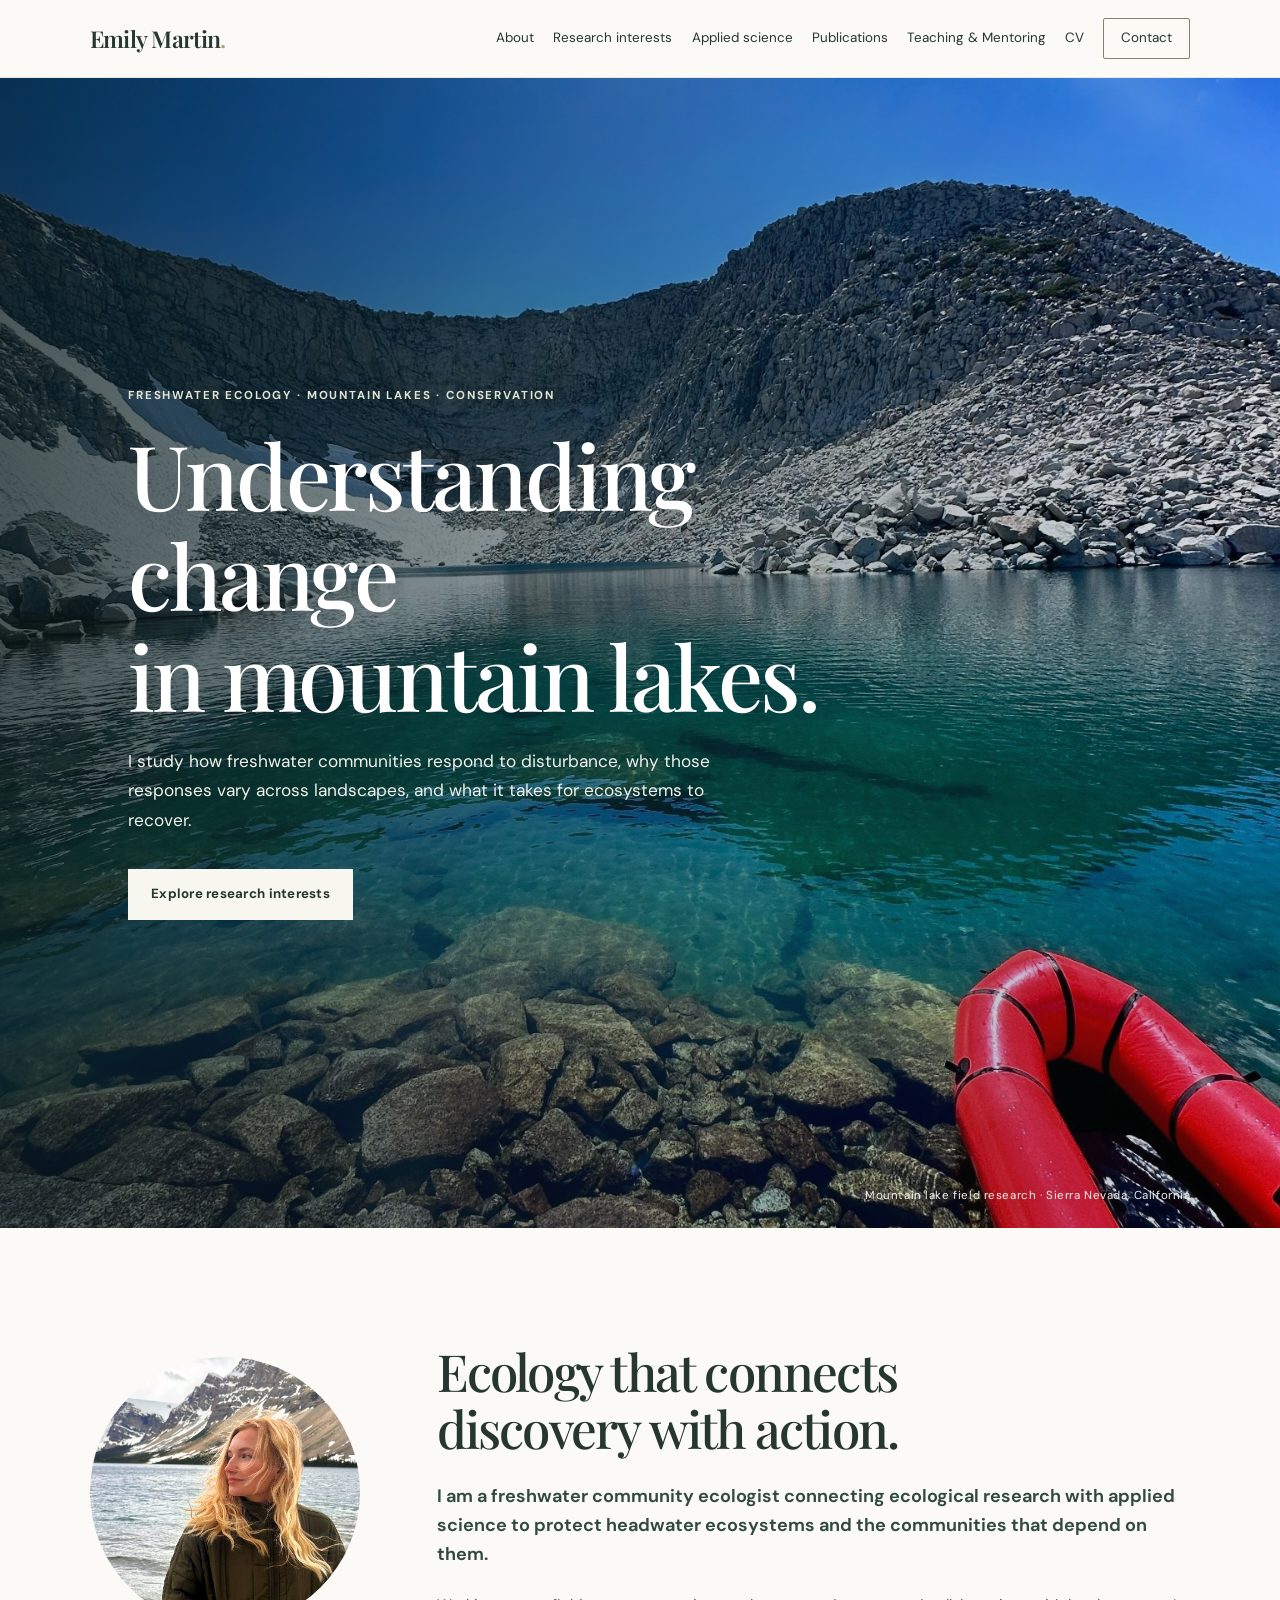
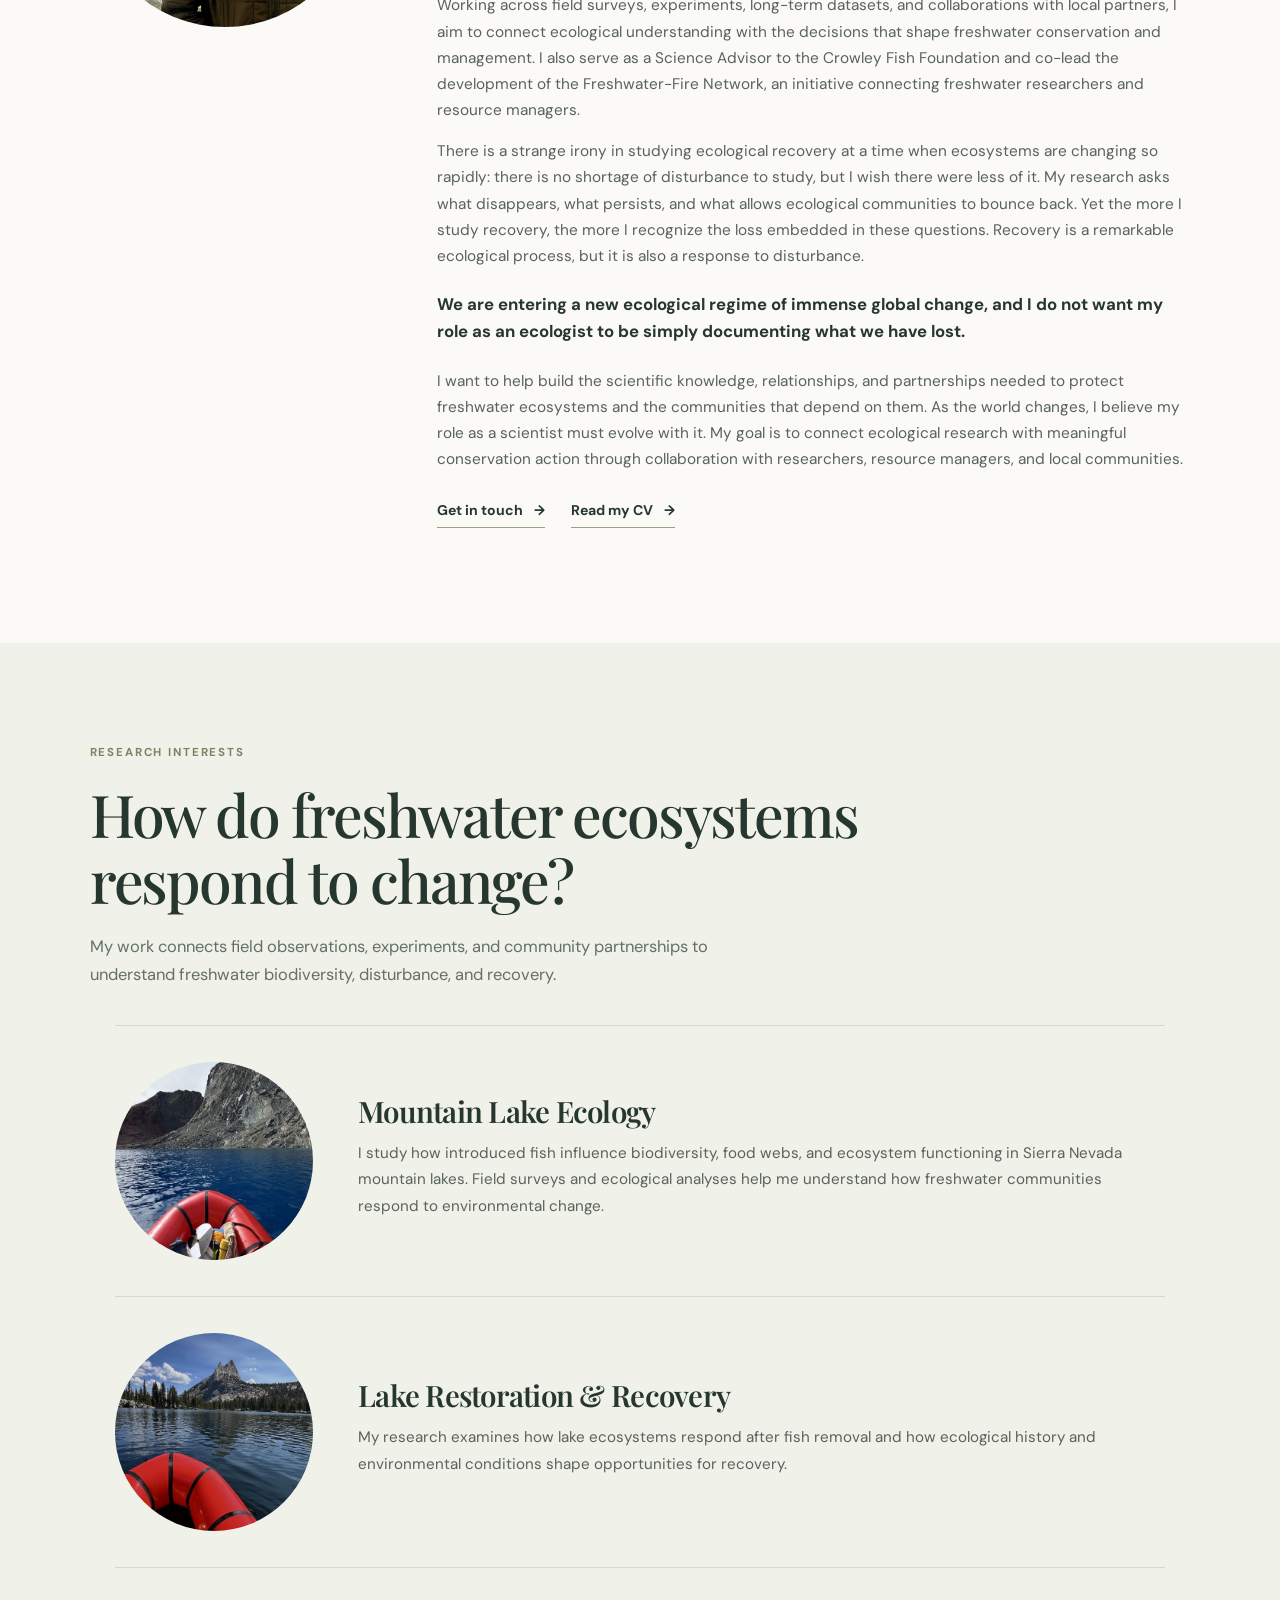
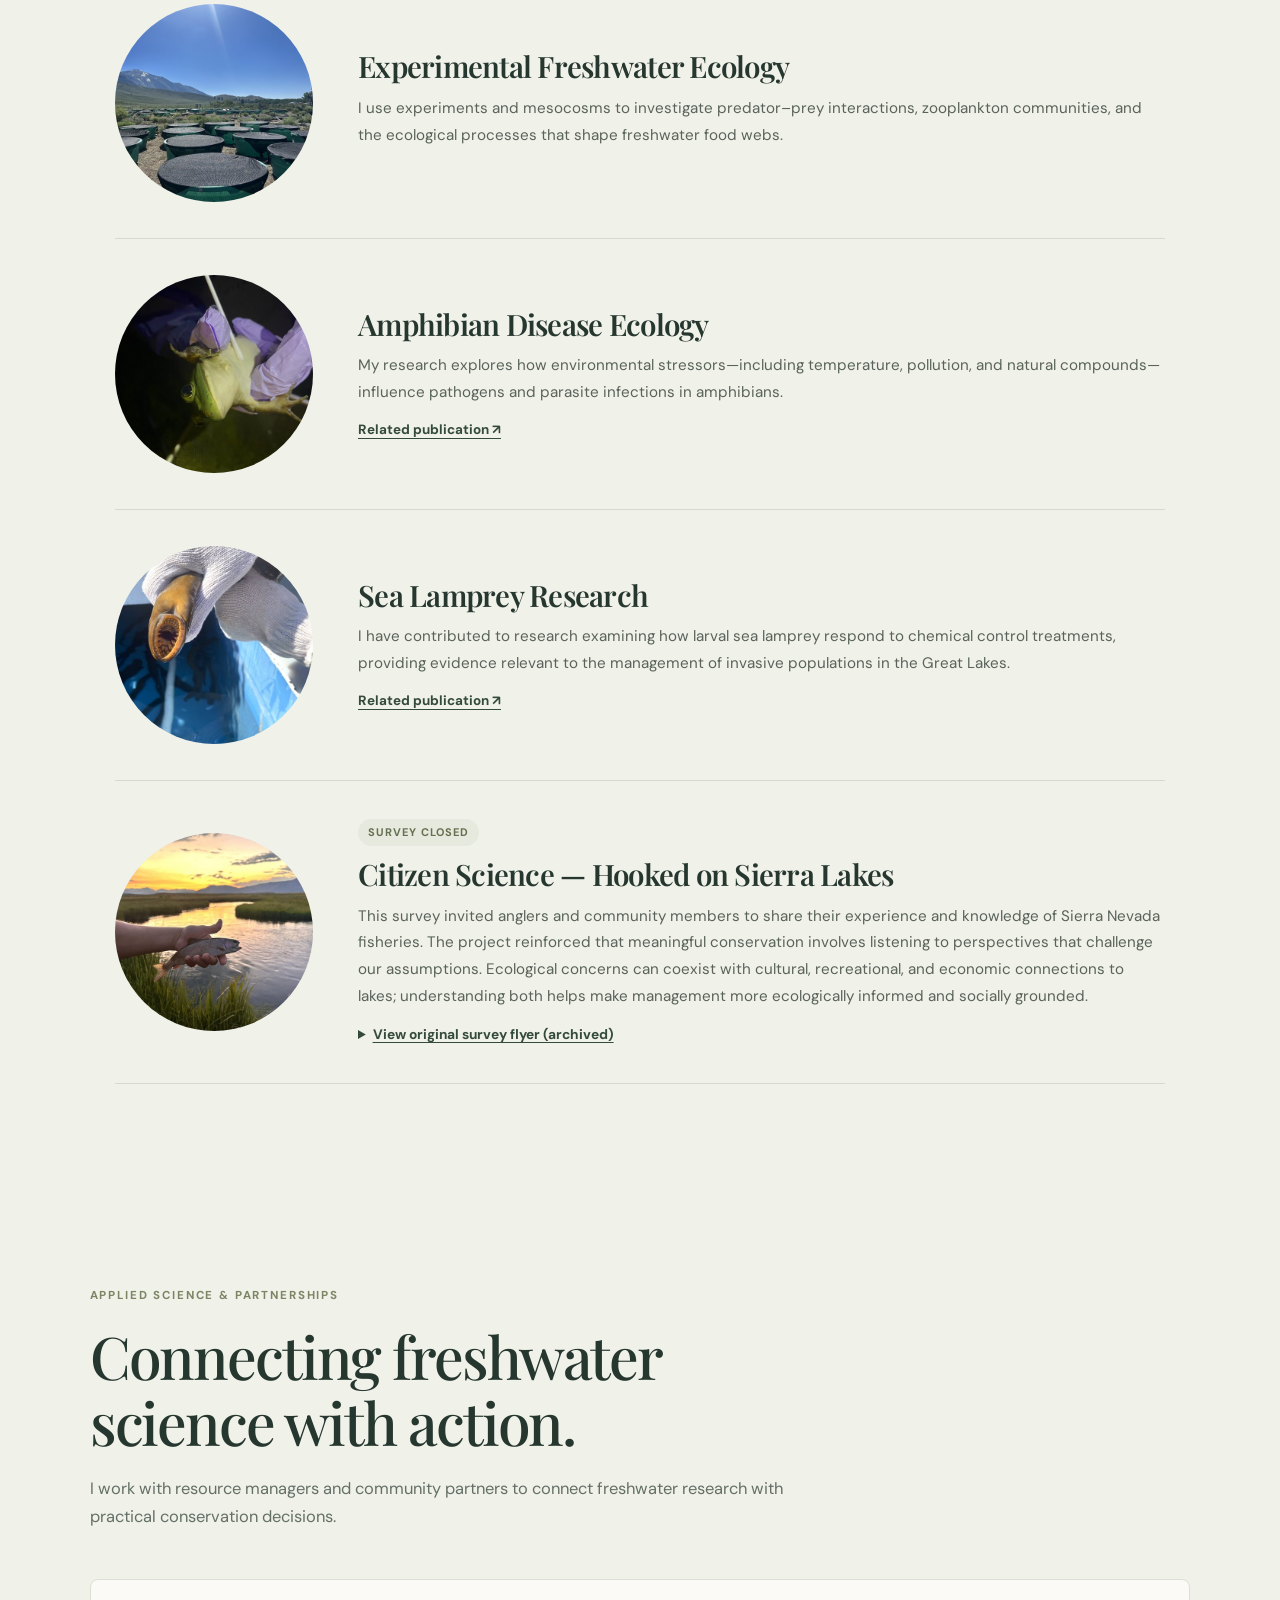
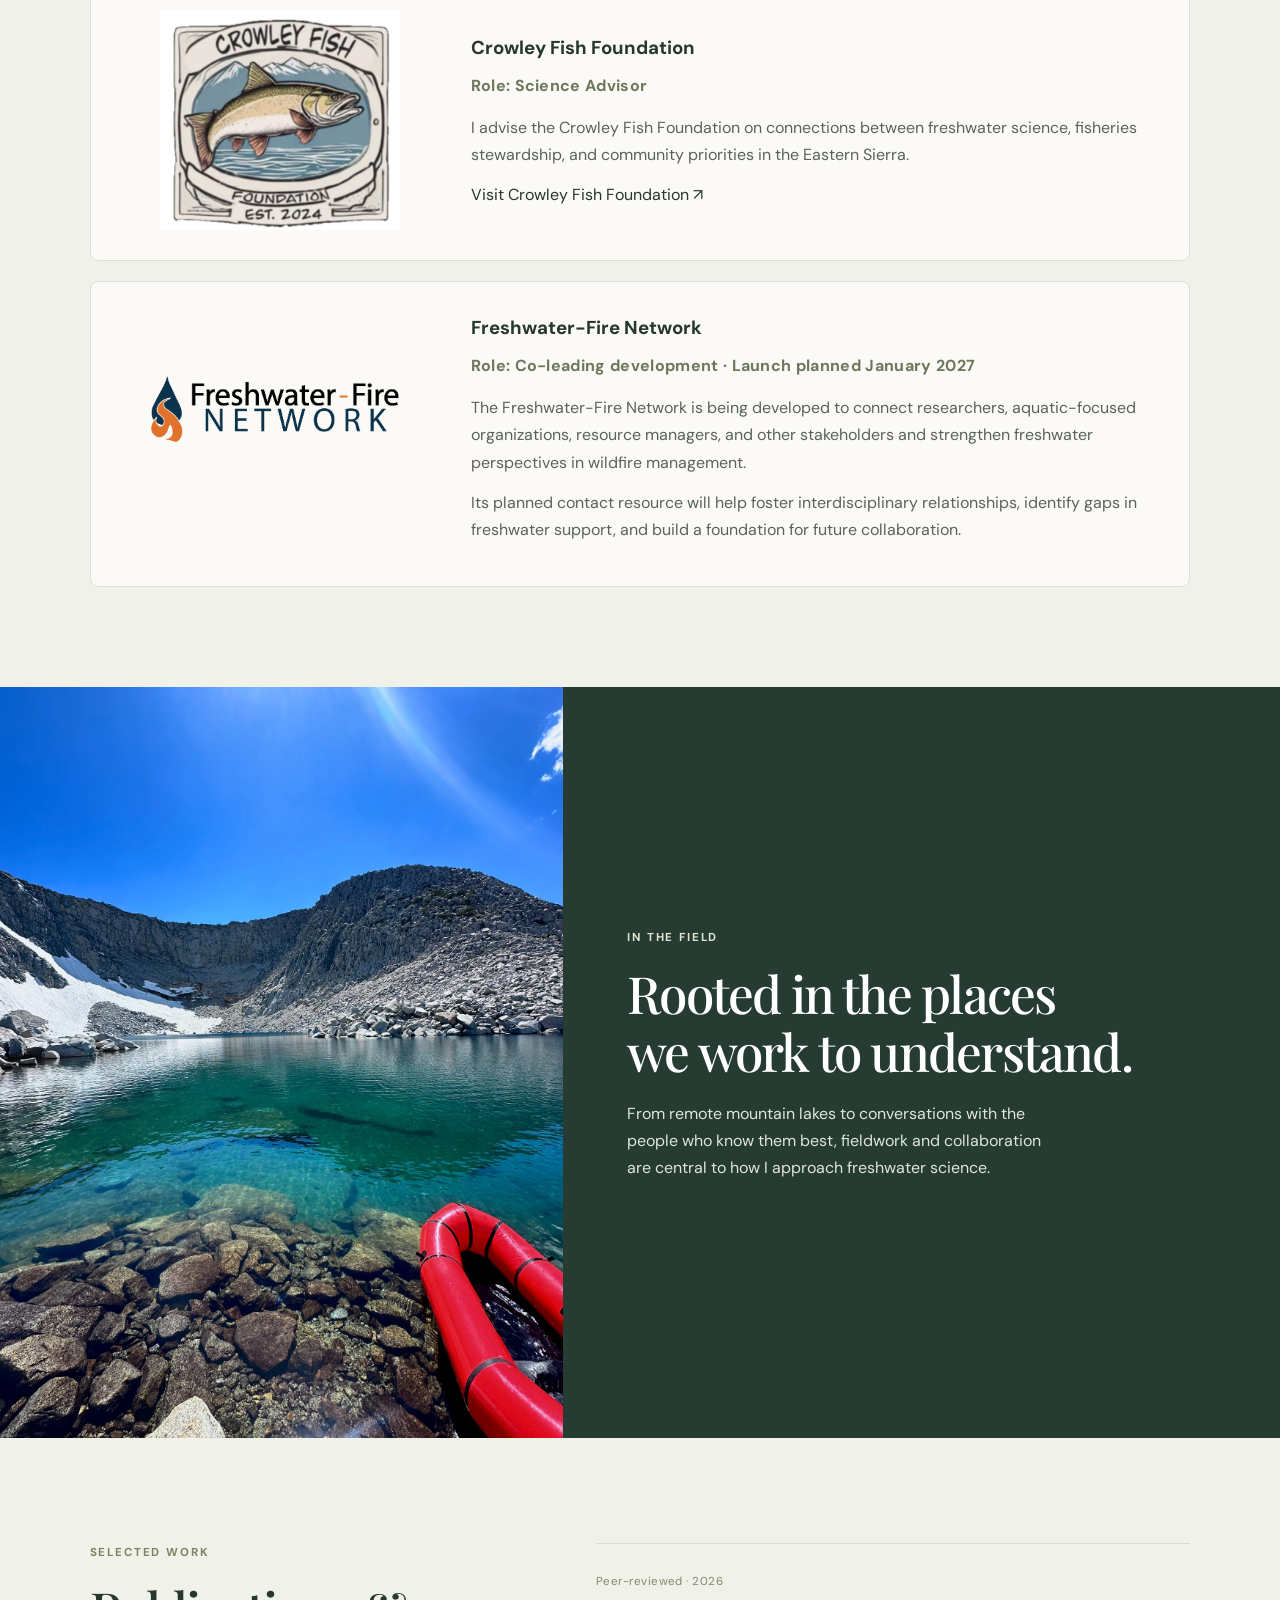
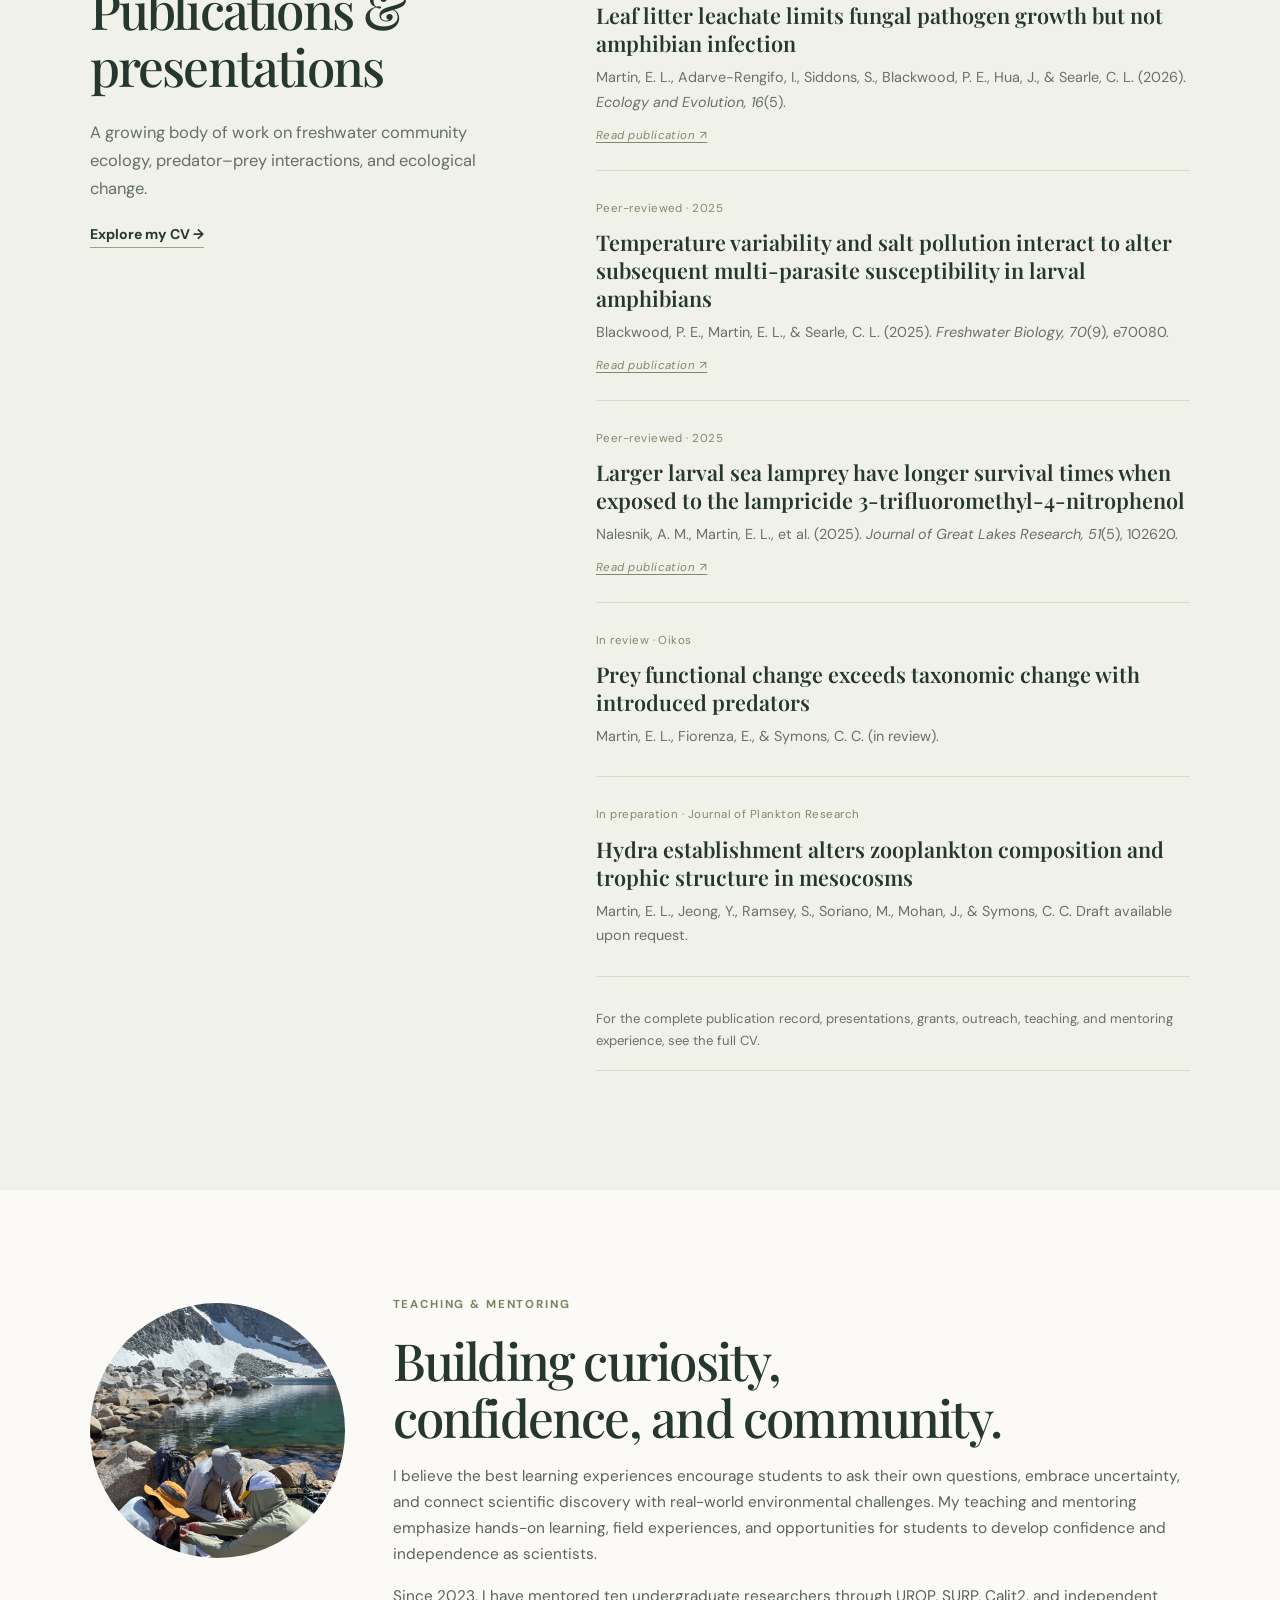
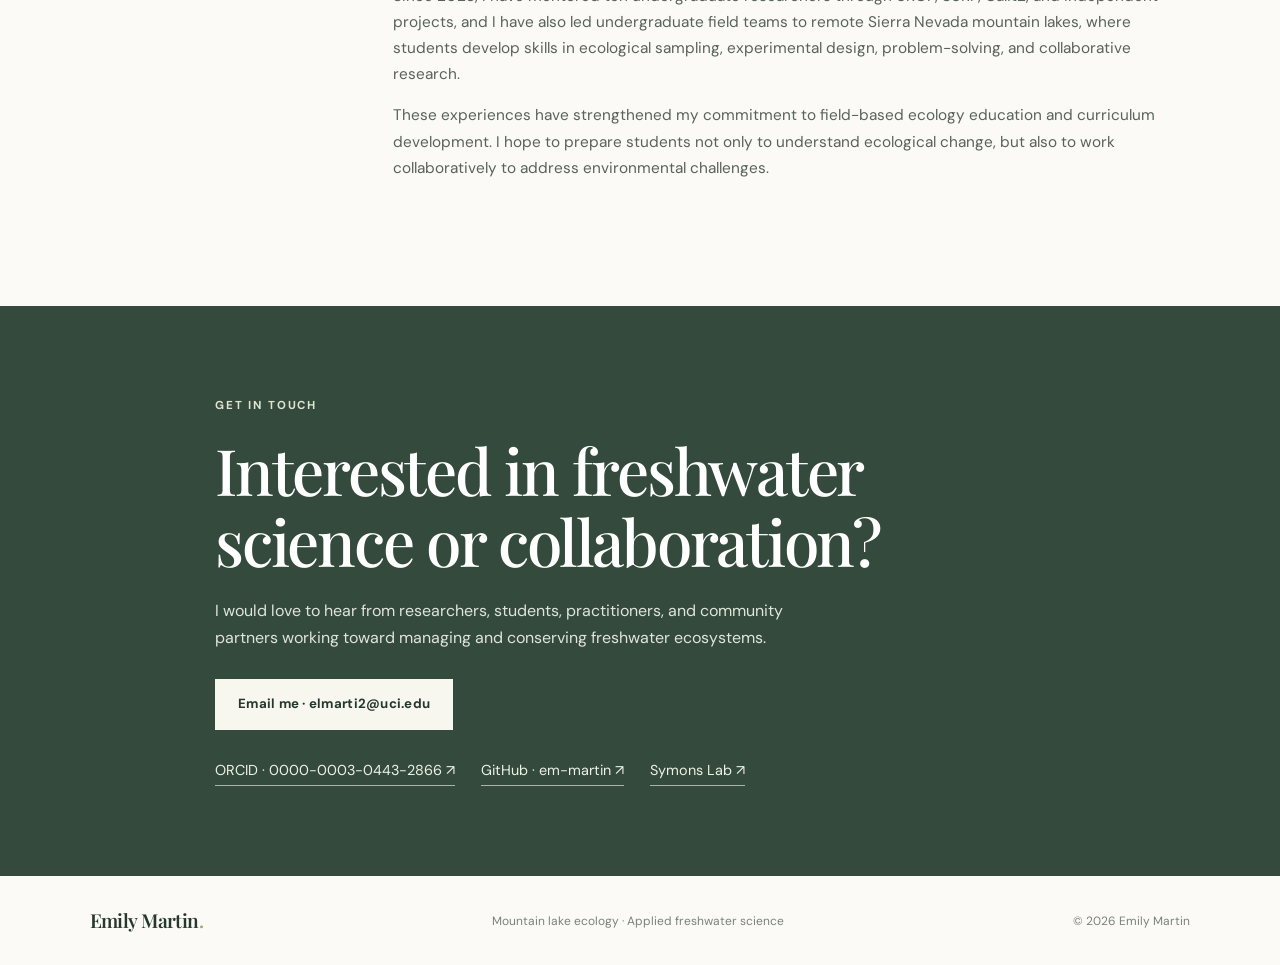
==== commit 962ce5ce: "Update index.html" ====
--- a/index.html
+++ b/index.html
@@ -87,7 +87,7 @@
 <div class="field-note-copy">
 <p class="eyebrow light">In the field</p>
 <h2>Rooted in the places<br/>we work to understand.</h2>
-<p>From remote alpine lakes to conversations with the people who know them best, fieldwork and collaboration are central to how I approach freshwater science.</p>
+<p>From remote mountain lakes to conversations with the people who know them best, fieldwork and collaboration are central to how I approach freshwater science.</p>
 </div>
 </section>
 <section class="publications section-tint" id="publications">
@@ -112,14 +112,14 @@
 <figure class="teaching-photo"><img alt="Teaching and mentoring field experience" loading="lazy" onerror="this.onerror=null;this.src='assets/project-field-team.jpg'" src="assets/teaching-photo.jpg"/></figure><div>
 <p class="eyebrow">Teaching &amp; mentoring</p>
 <h2>Building curiosity,<br/>confidence, and community.</h2>
-<div class="teaching-copy"><p>I believe the best learning experiences encourage students to ask their own questions, embrace uncertainty, and connect scientific discovery with real-world environmental challenges. My teaching and mentoring emphasize hands-on learning, field experiences, and opportunities for students to develop confidence and independence as scientists.</p><p>Since 2023, I have mentored ten undergraduate researchers through UROP, SURP, Calit2, and independent projects. I have also led undergraduate field teams to remote Sierra Nevada mountain lakes, where students develop skills in ecological sampling, experimental design, problem-solving, and collaborative research.</p><p>My service in graduate student leadership has strengthened my commitment to field-based ecology education and curriculum development. I hope to prepare students not only to understand ecological change, but also to work collaboratively to address environmental challenges.</p></div></div>
+<div class="teaching-copy"><p>I believe the best learning experiences encourage students to ask their own questions, embrace uncertainty, and connect scientific discovery with real-world environmental challenges. My teaching and mentoring emphasize hands-on learning, field experiences, and opportunities for students to develop confidence and independence as scientists.</p><p>Since 2023, I have mentored ten undergraduate researchers through UROP, SURP, Calit2, and independent projects, and I have also led undergraduate field teams to remote Sierra Nevada mountain lakes, where students develop skills in ecological sampling, experimental design, problem-solving, and collaborative research.</p><p>These experiences have strengthened my commitment to field-based ecology education and curriculum development. I hope to prepare students not only to understand ecological change, but also to work collaboratively to address environmental challenges.</p></div></div>
 
 </section>
 <section class="contact" id="contact">
 <div class="section-wrap contact-inner">
 <p class="eyebrow light">Get in touch</p>
 <h2>Interested in freshwater<br/>science or collaboration?</h2>
-<p>I would love to hear from researchers, students, practitioners, and community partners working toward healthier freshwater ecosystems.</p>
+<p>I would love to hear from researchers, students, practitioners, and community partners working toward managing and conserving freshwater ecosystems.</p>
 <a class="button button-light" href="mailto:elmarti2@uci.edu">Email me · elmarti2@uci.edu</a>
 <div class="contact-profiles"><a href="https://orcid.org/0000-0003-0443-2866" rel="noopener noreferrer" target="_blank">ORCID · 0000-0003-0443-2866 ↗</a><a href="https://github.com/em-martin" rel="noopener noreferrer" target="_blank">GitHub · em-martin ↗</a><a href="https://www.symonslab.com/" rel="noopener noreferrer" target="_blank">Symons Lab ↗</a></div></div>
 </section>
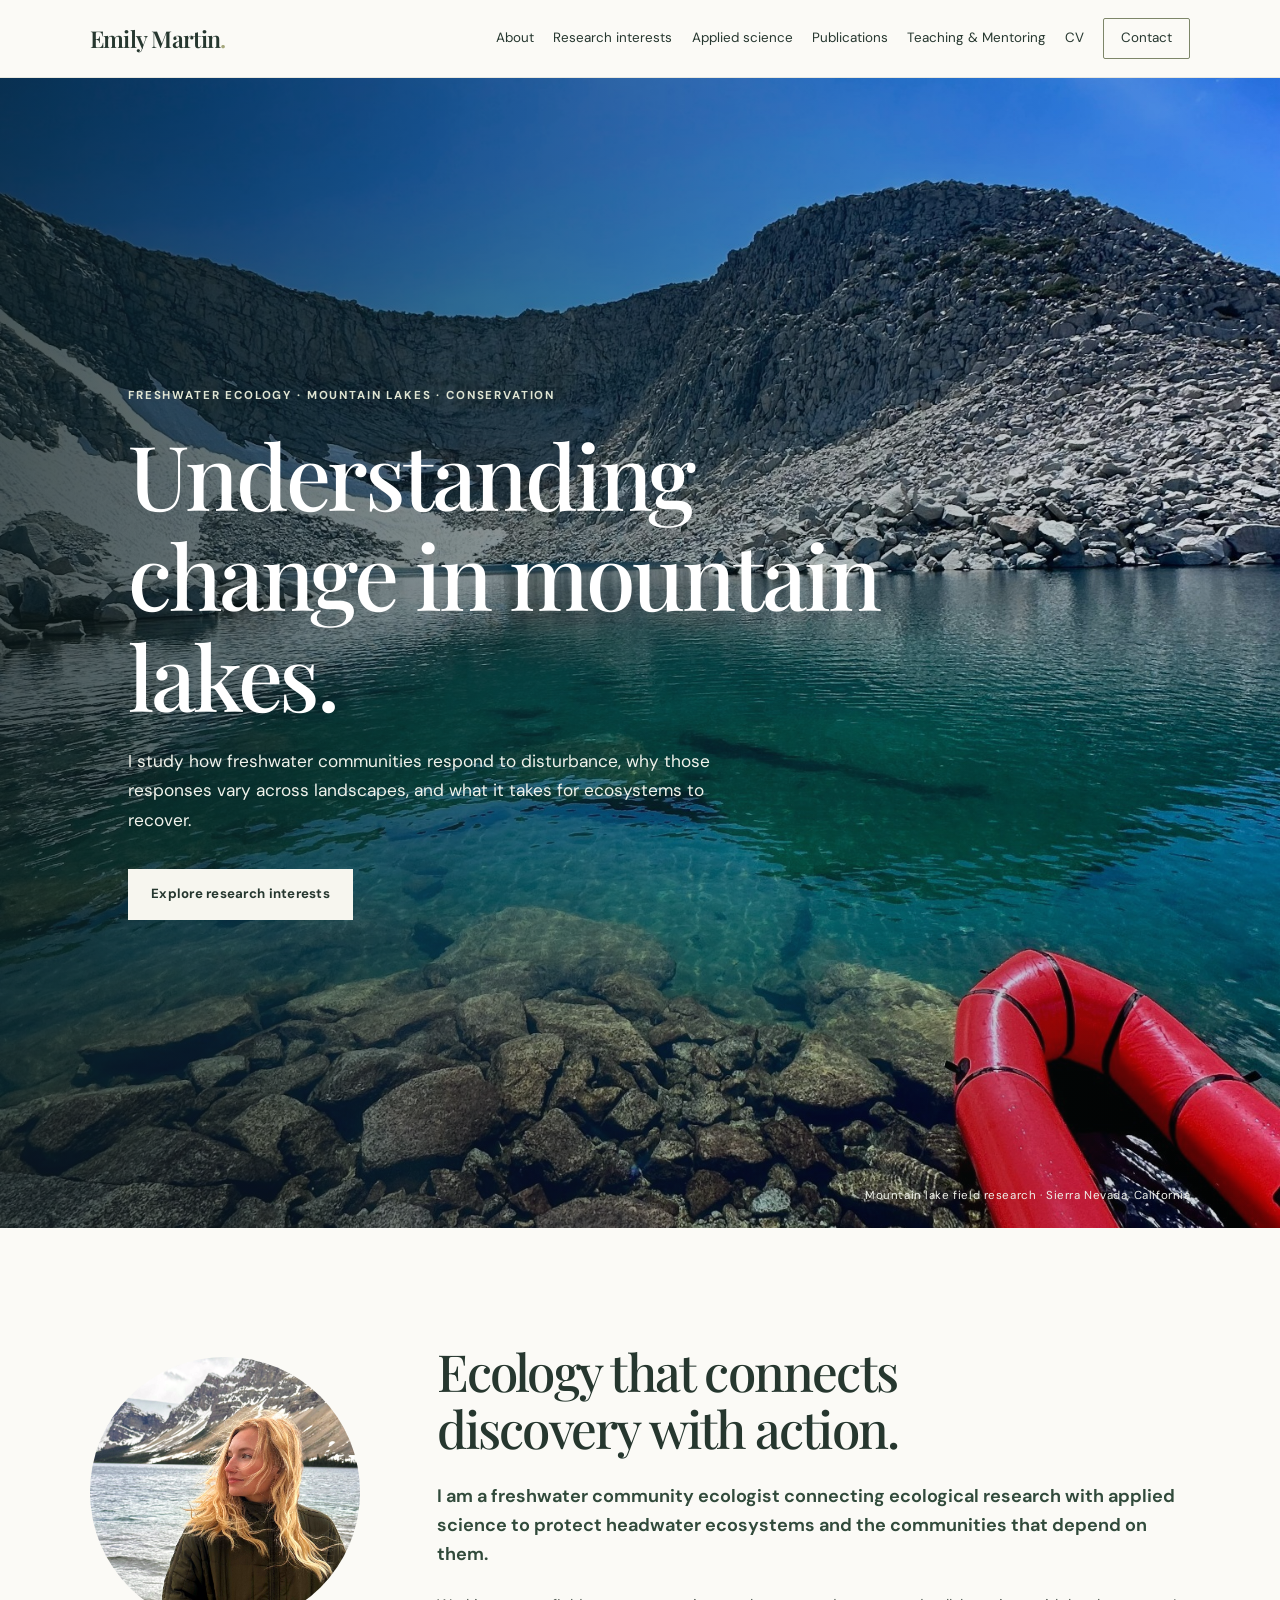
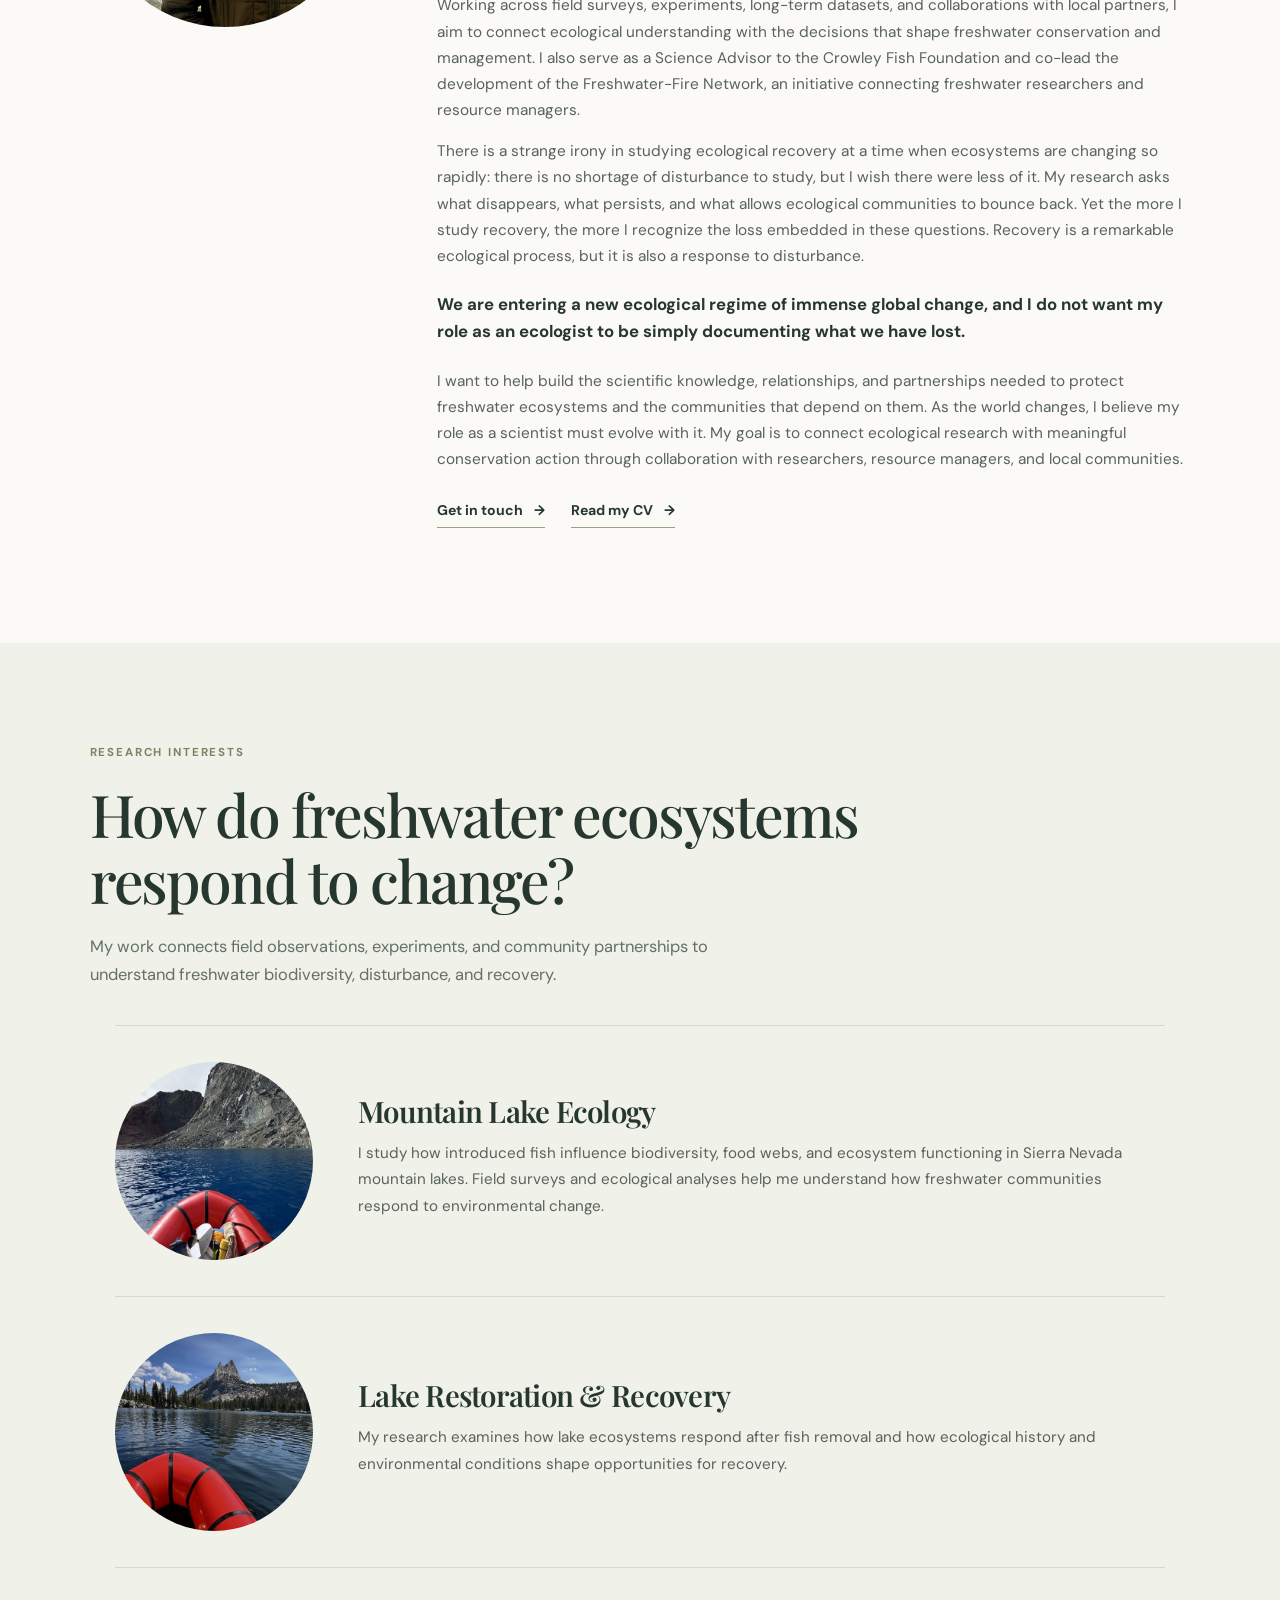
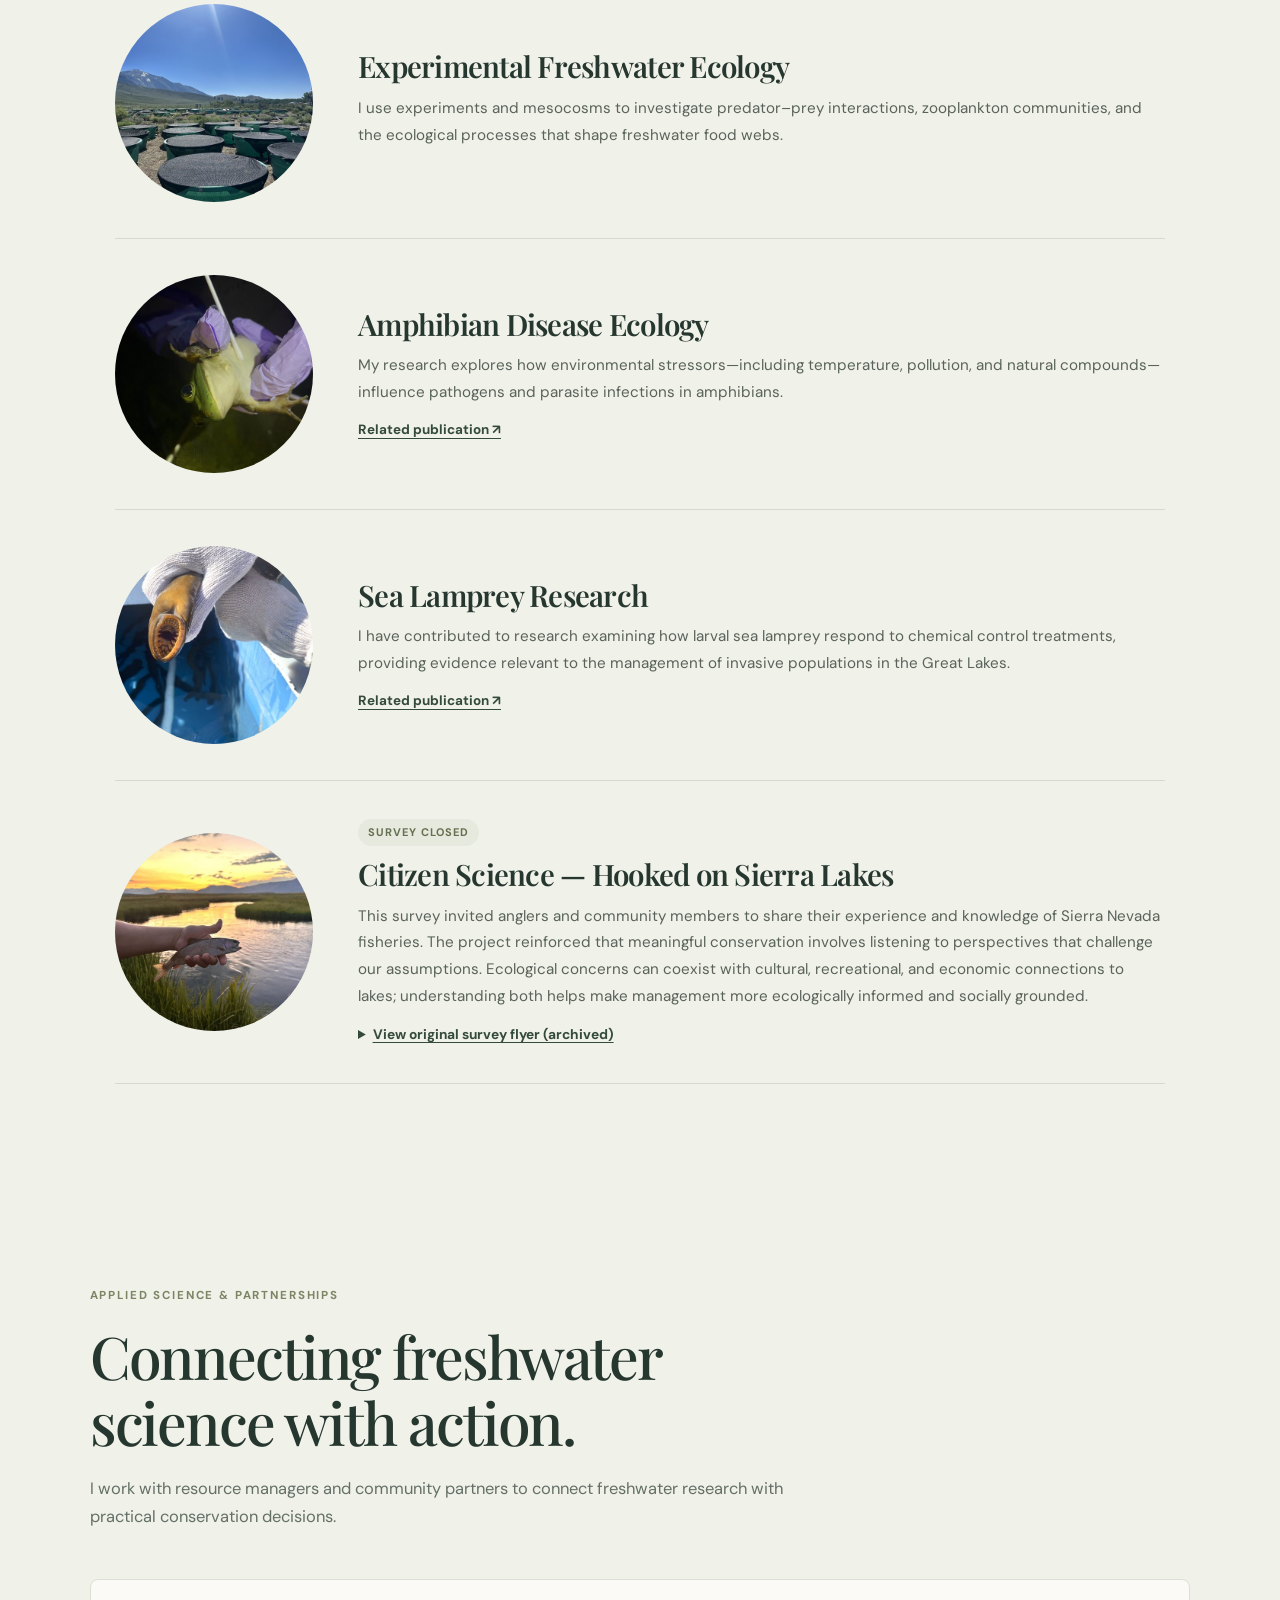
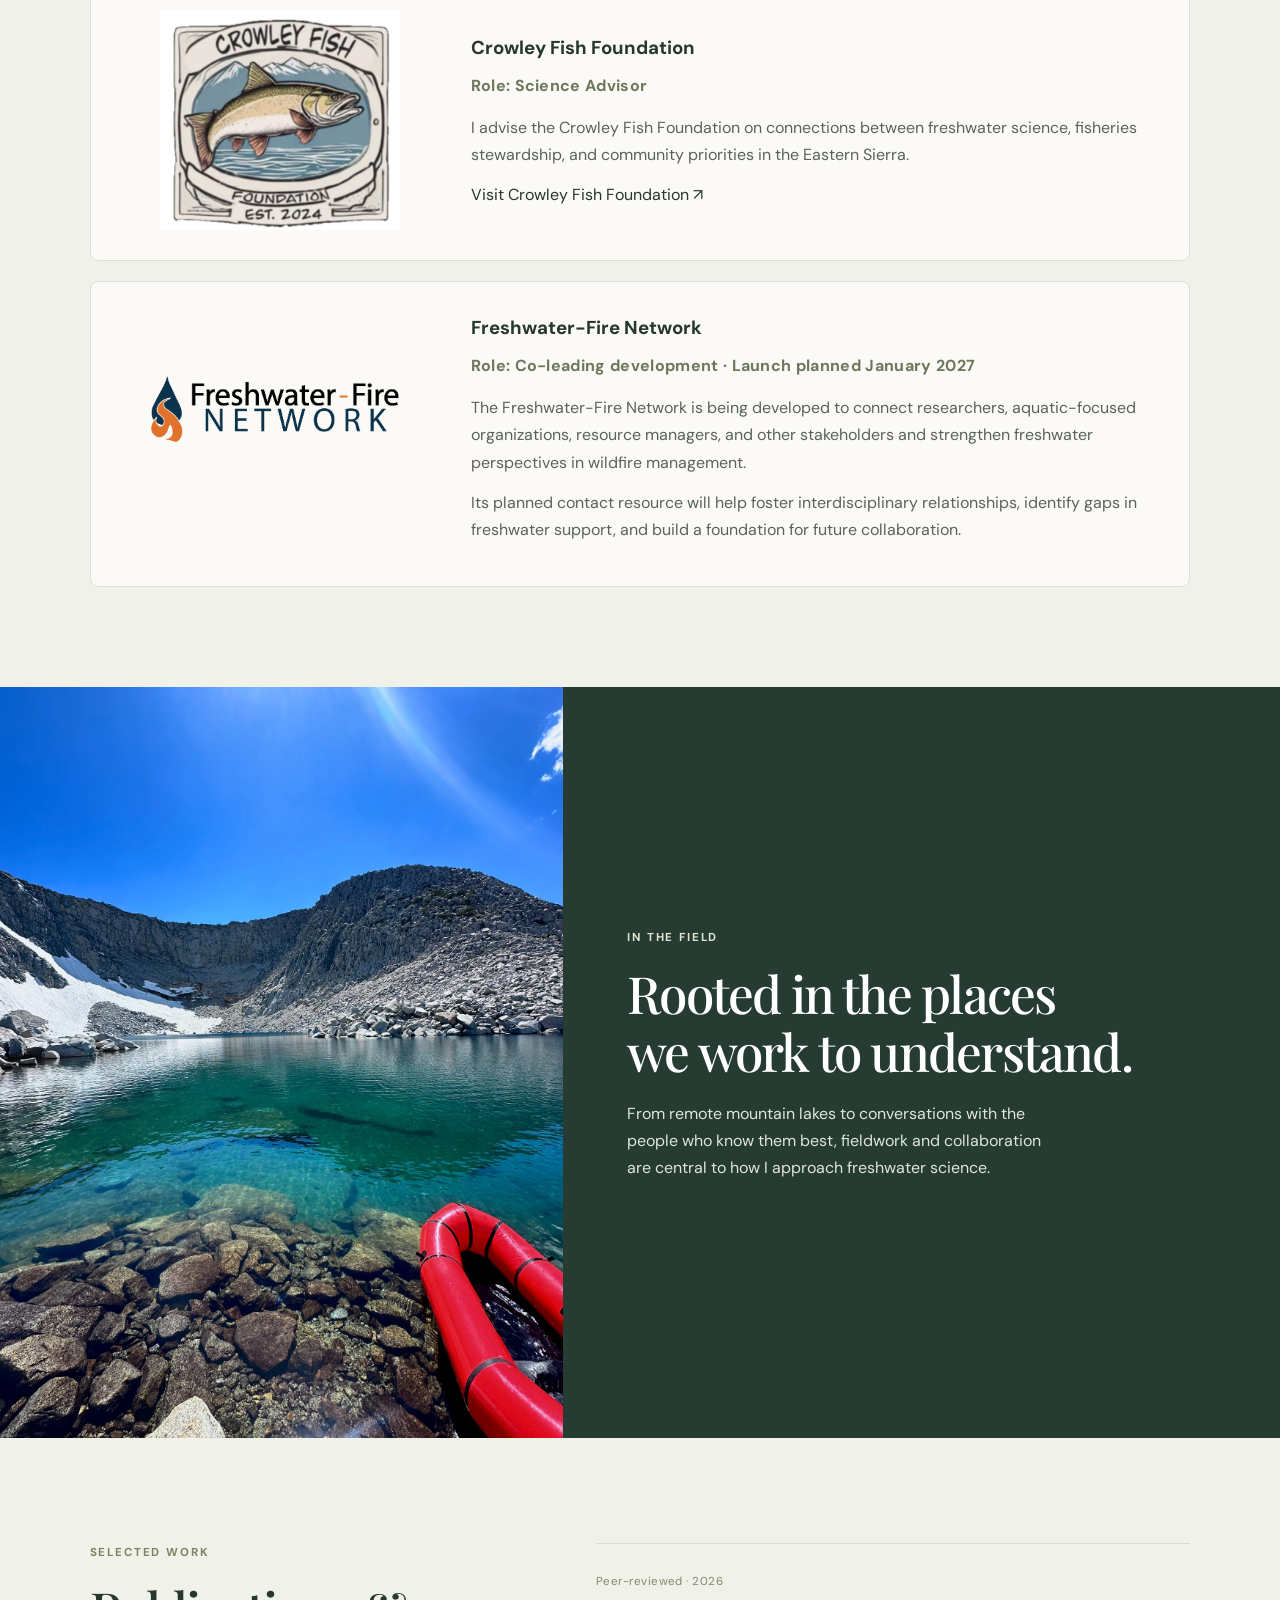
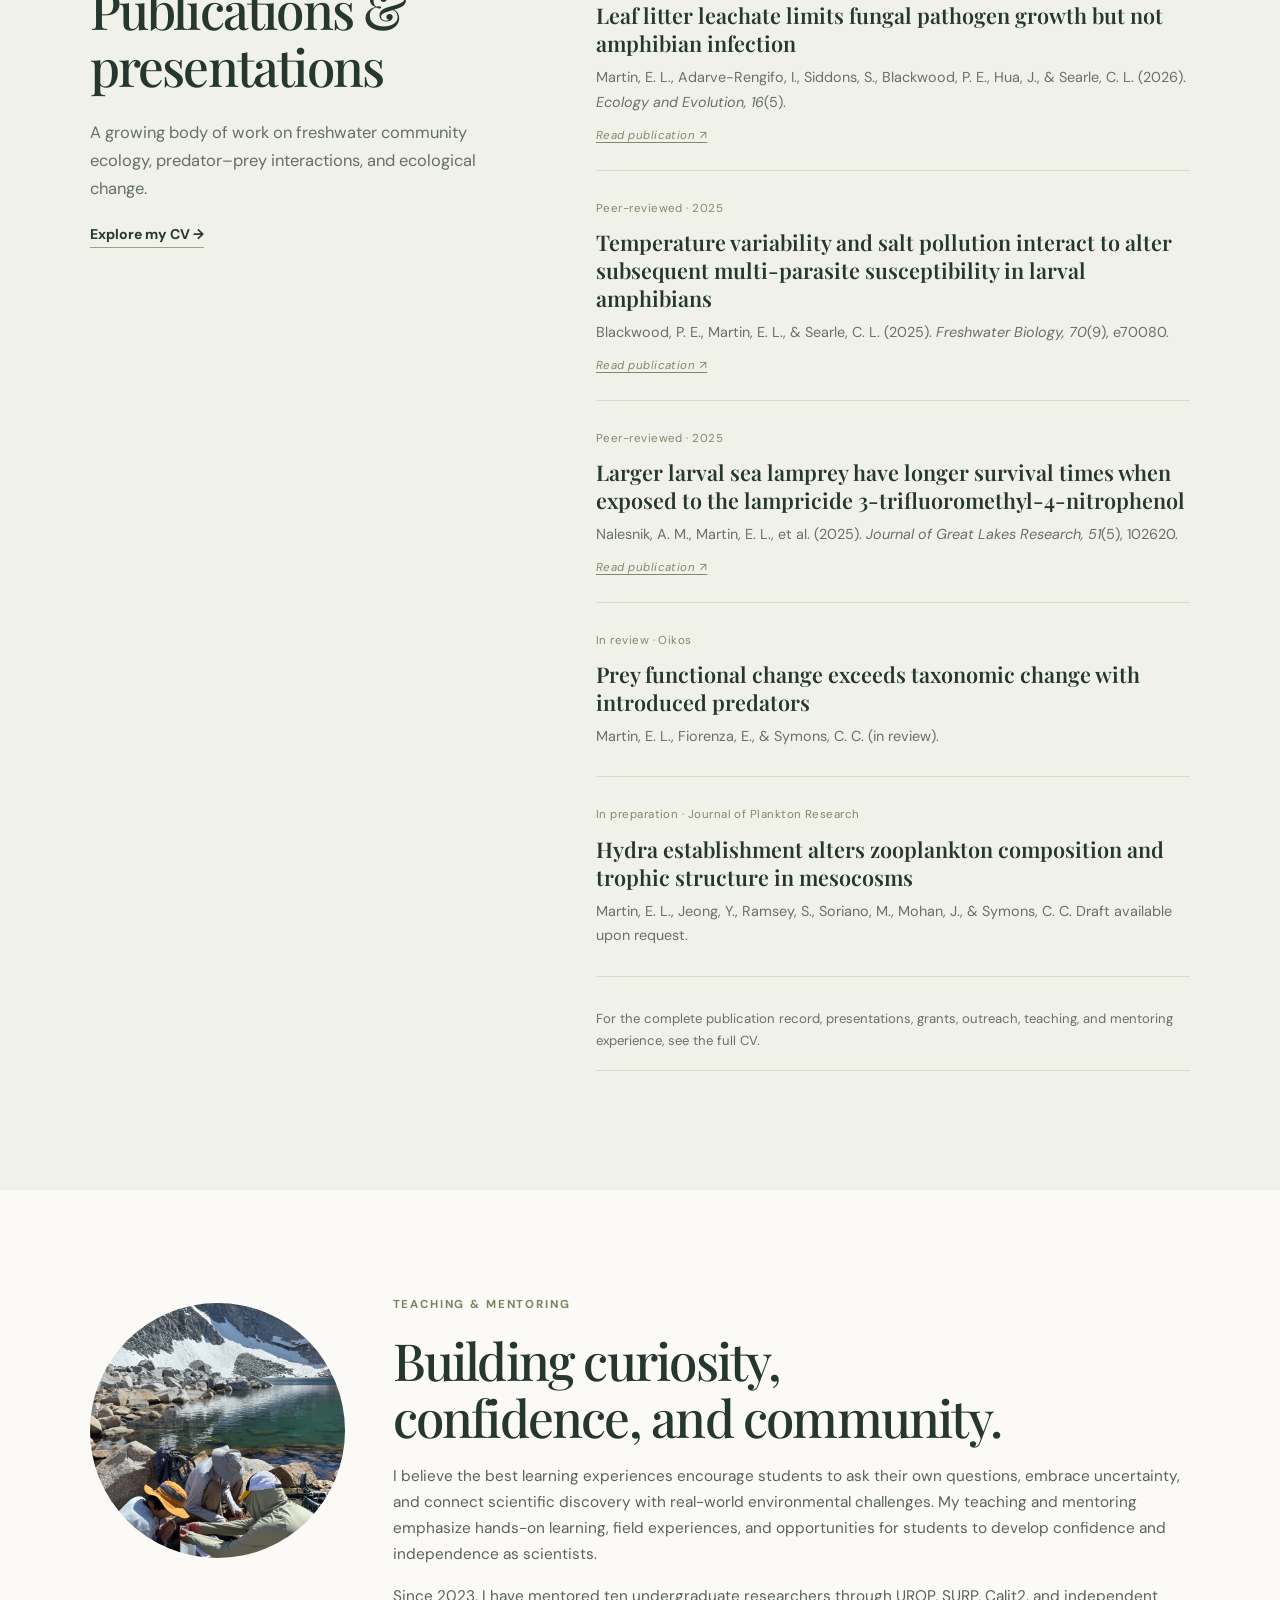
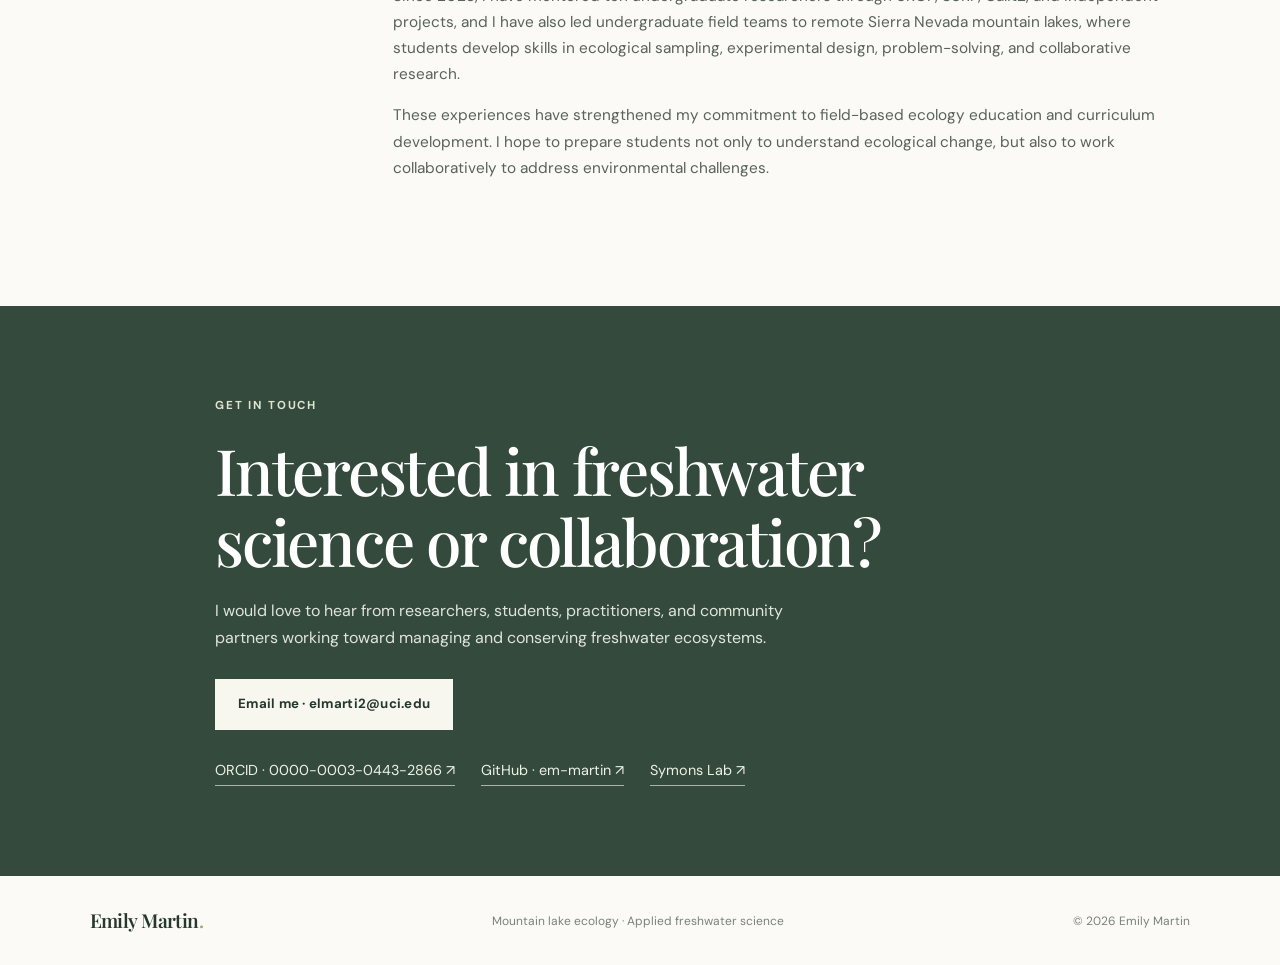
==== commit 45c11e84: "Update index.html" ====
--- a/index.html
+++ b/index.html
@@ -30,7 +30,7 @@
 <div class="hero-shade"></div>
 <div class="hero-content">
 <p class="eyebrow light">Freshwater ecology · Mountain lakes · Conservation</p>
-<h1>Understanding change<br/>in mountain lakes.</h1>
+<h1>Understanding change in mountain lakes.</h1>
 <p class="hero-subtitle">I study how freshwater communities respond to disturbance, why those responses vary across landscapes, and what it takes for ecosystems to recover.</p>
 <div class="hero-actions">
 <a class="button button-light" href="#research">Explore research interests</a>
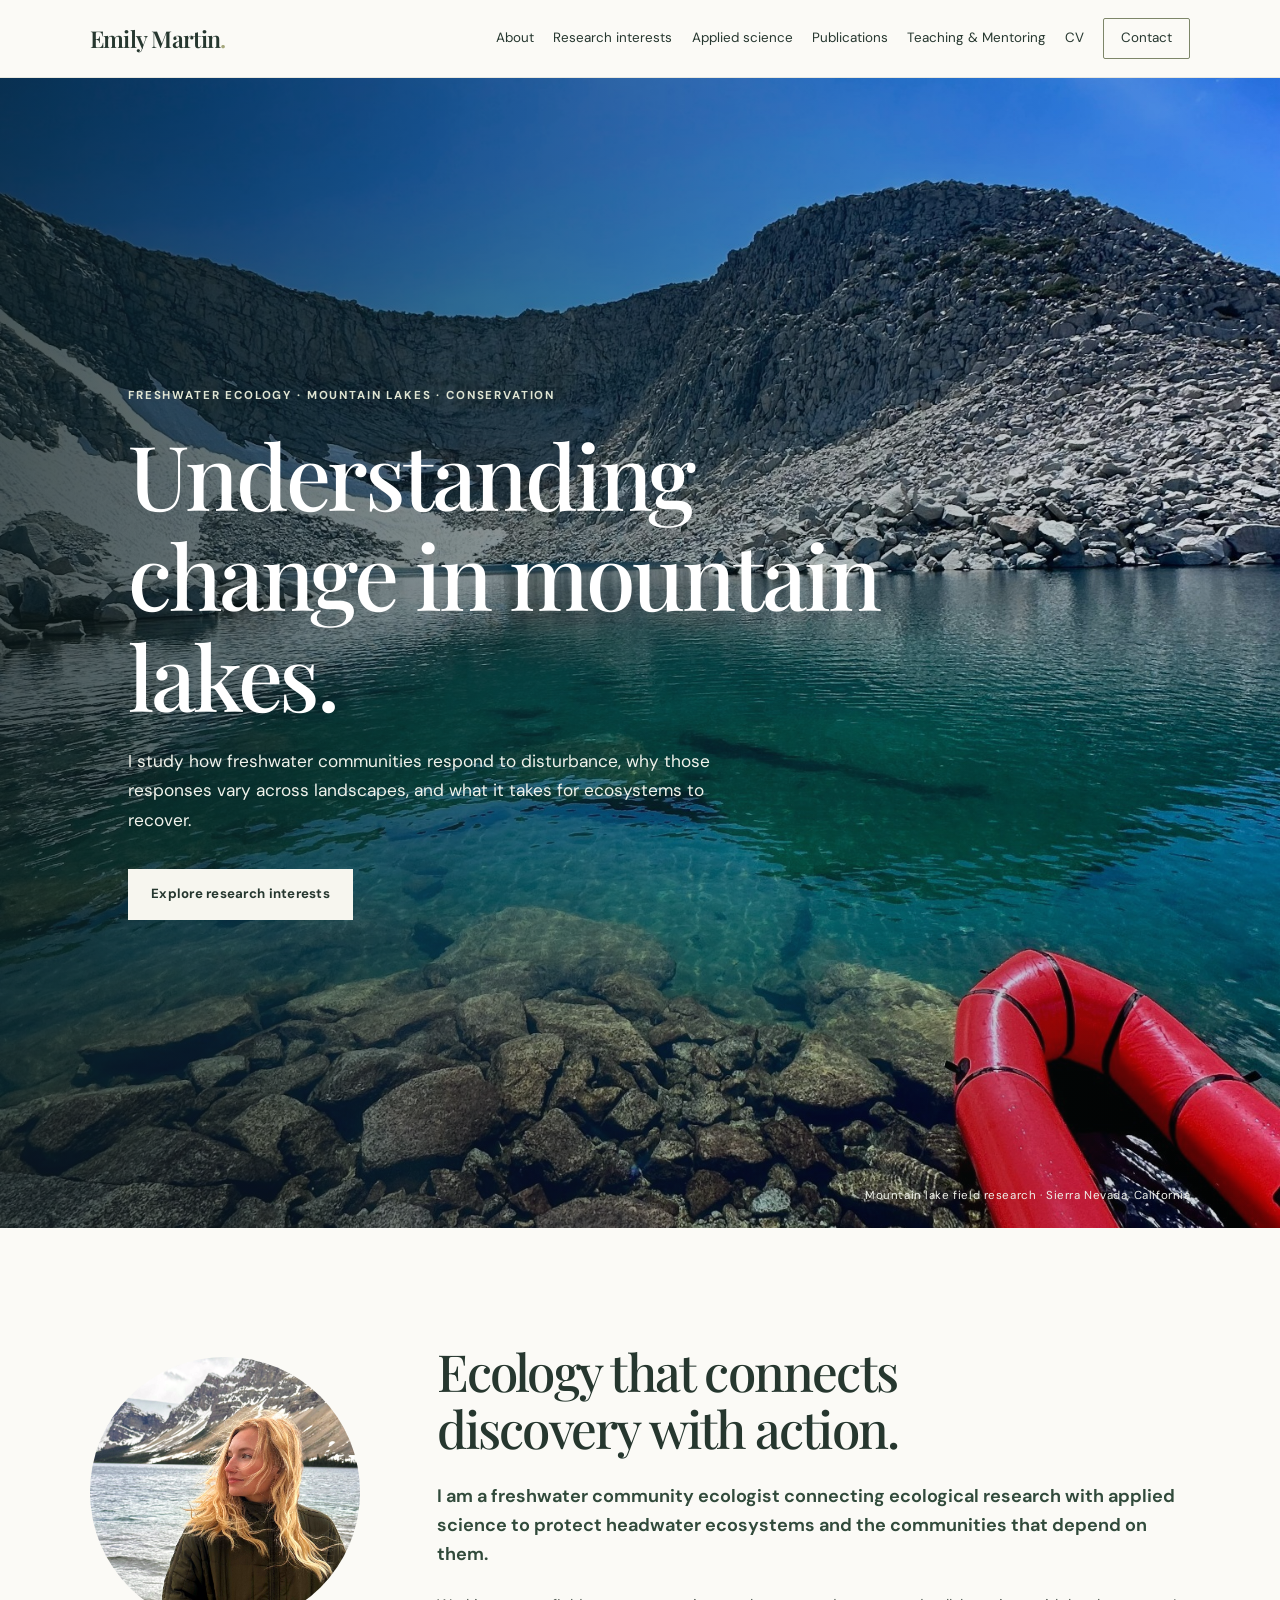
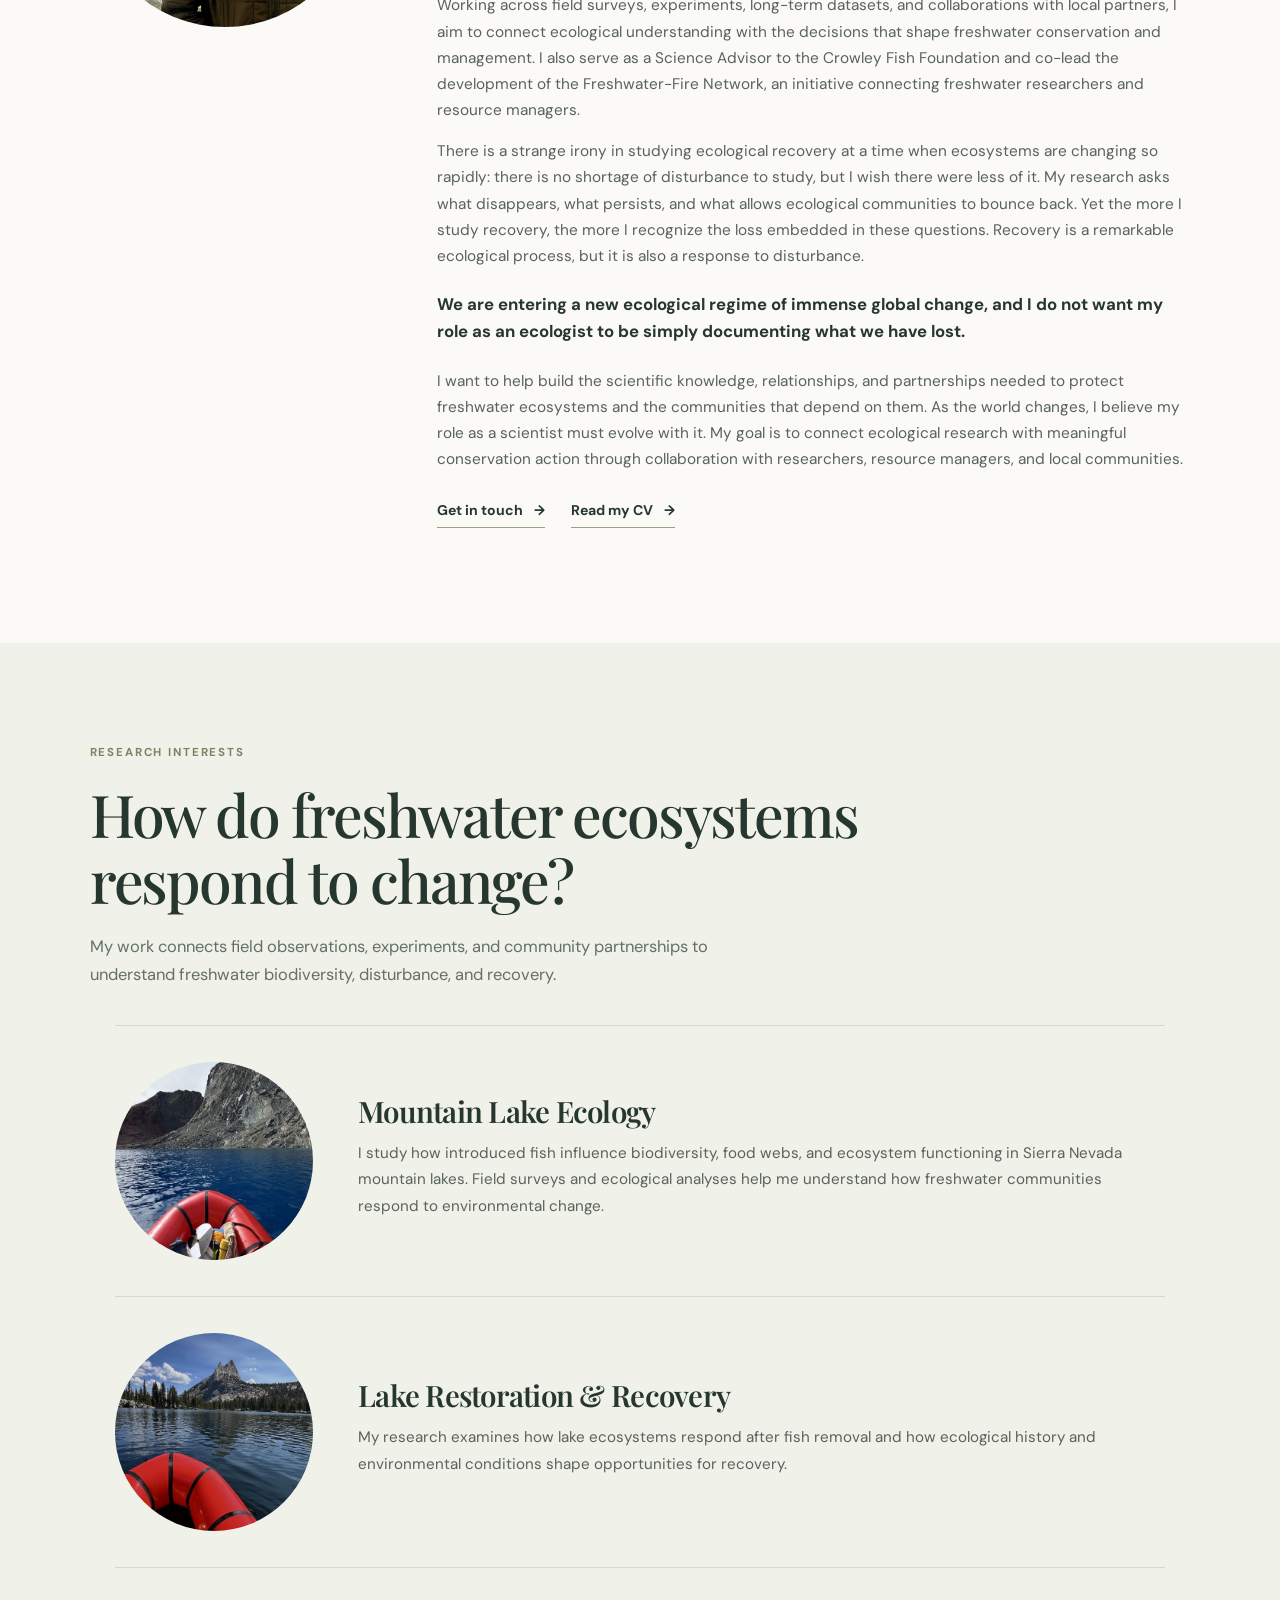
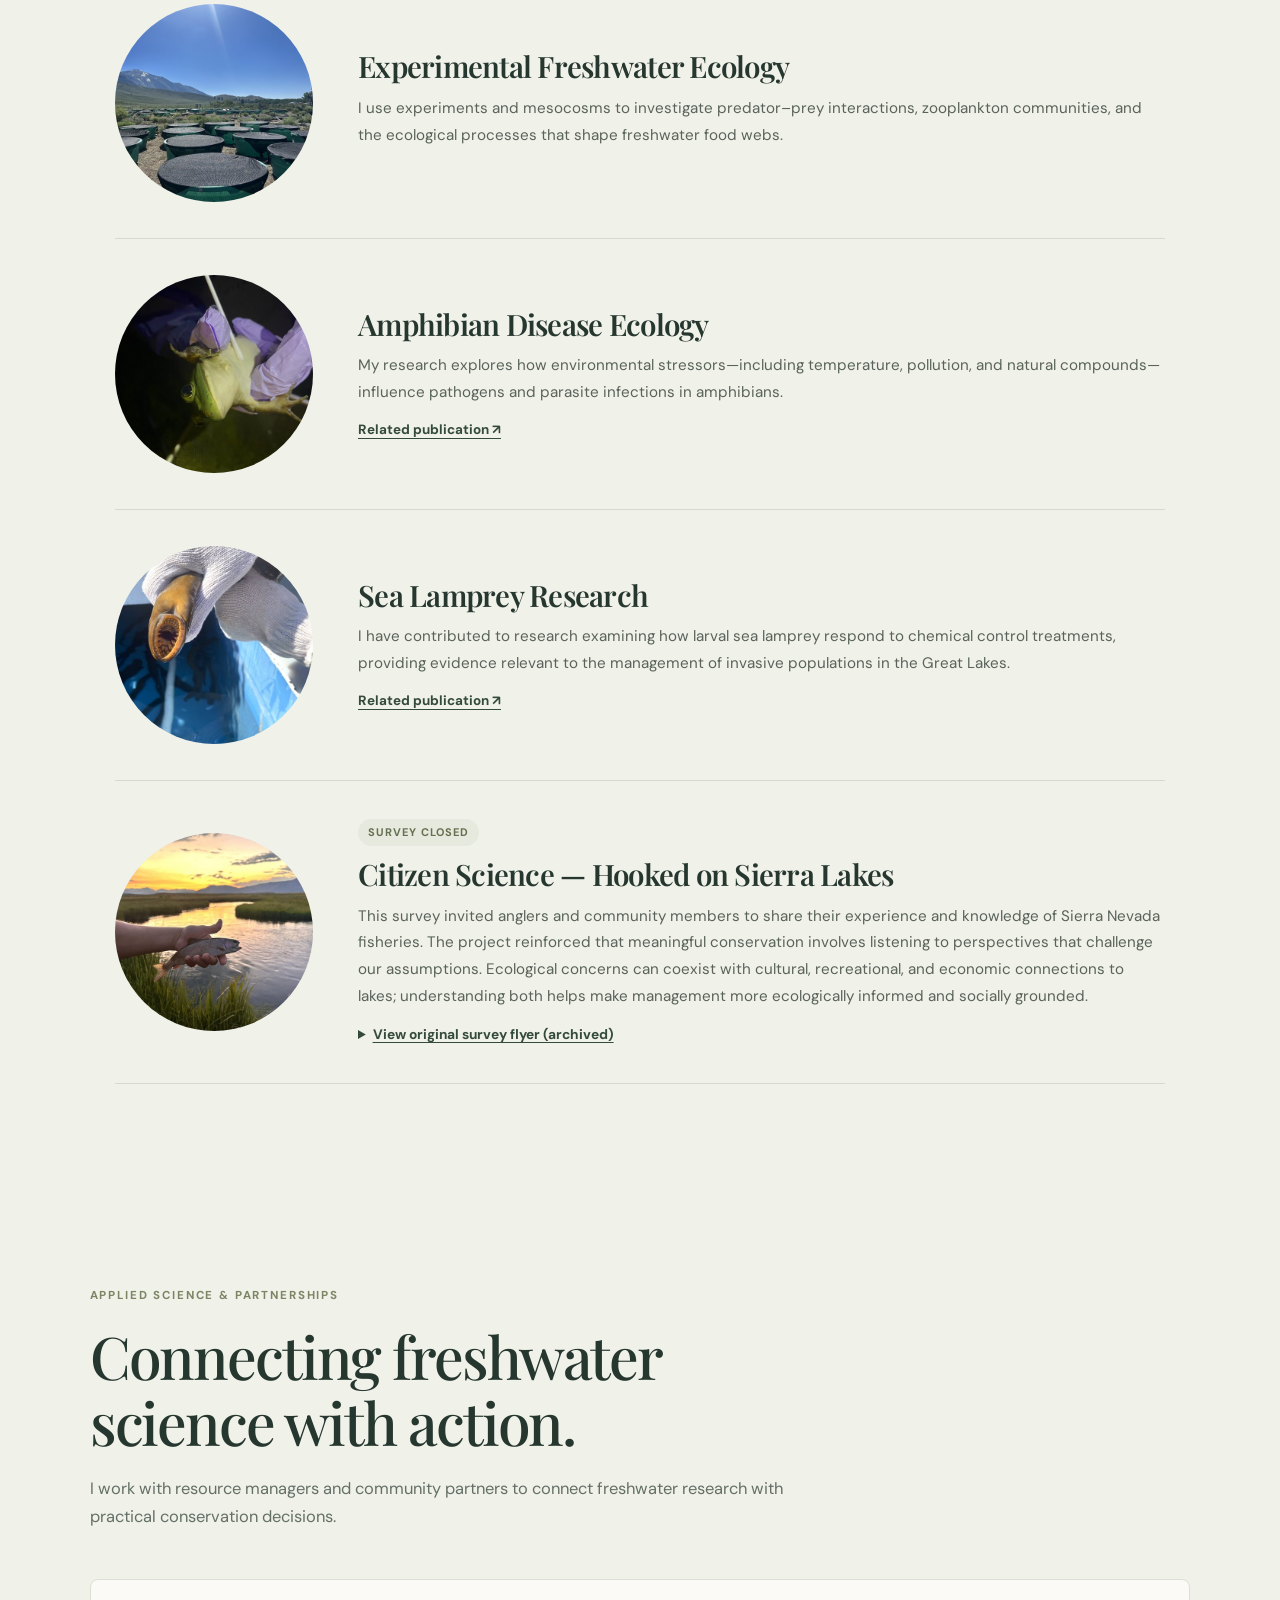
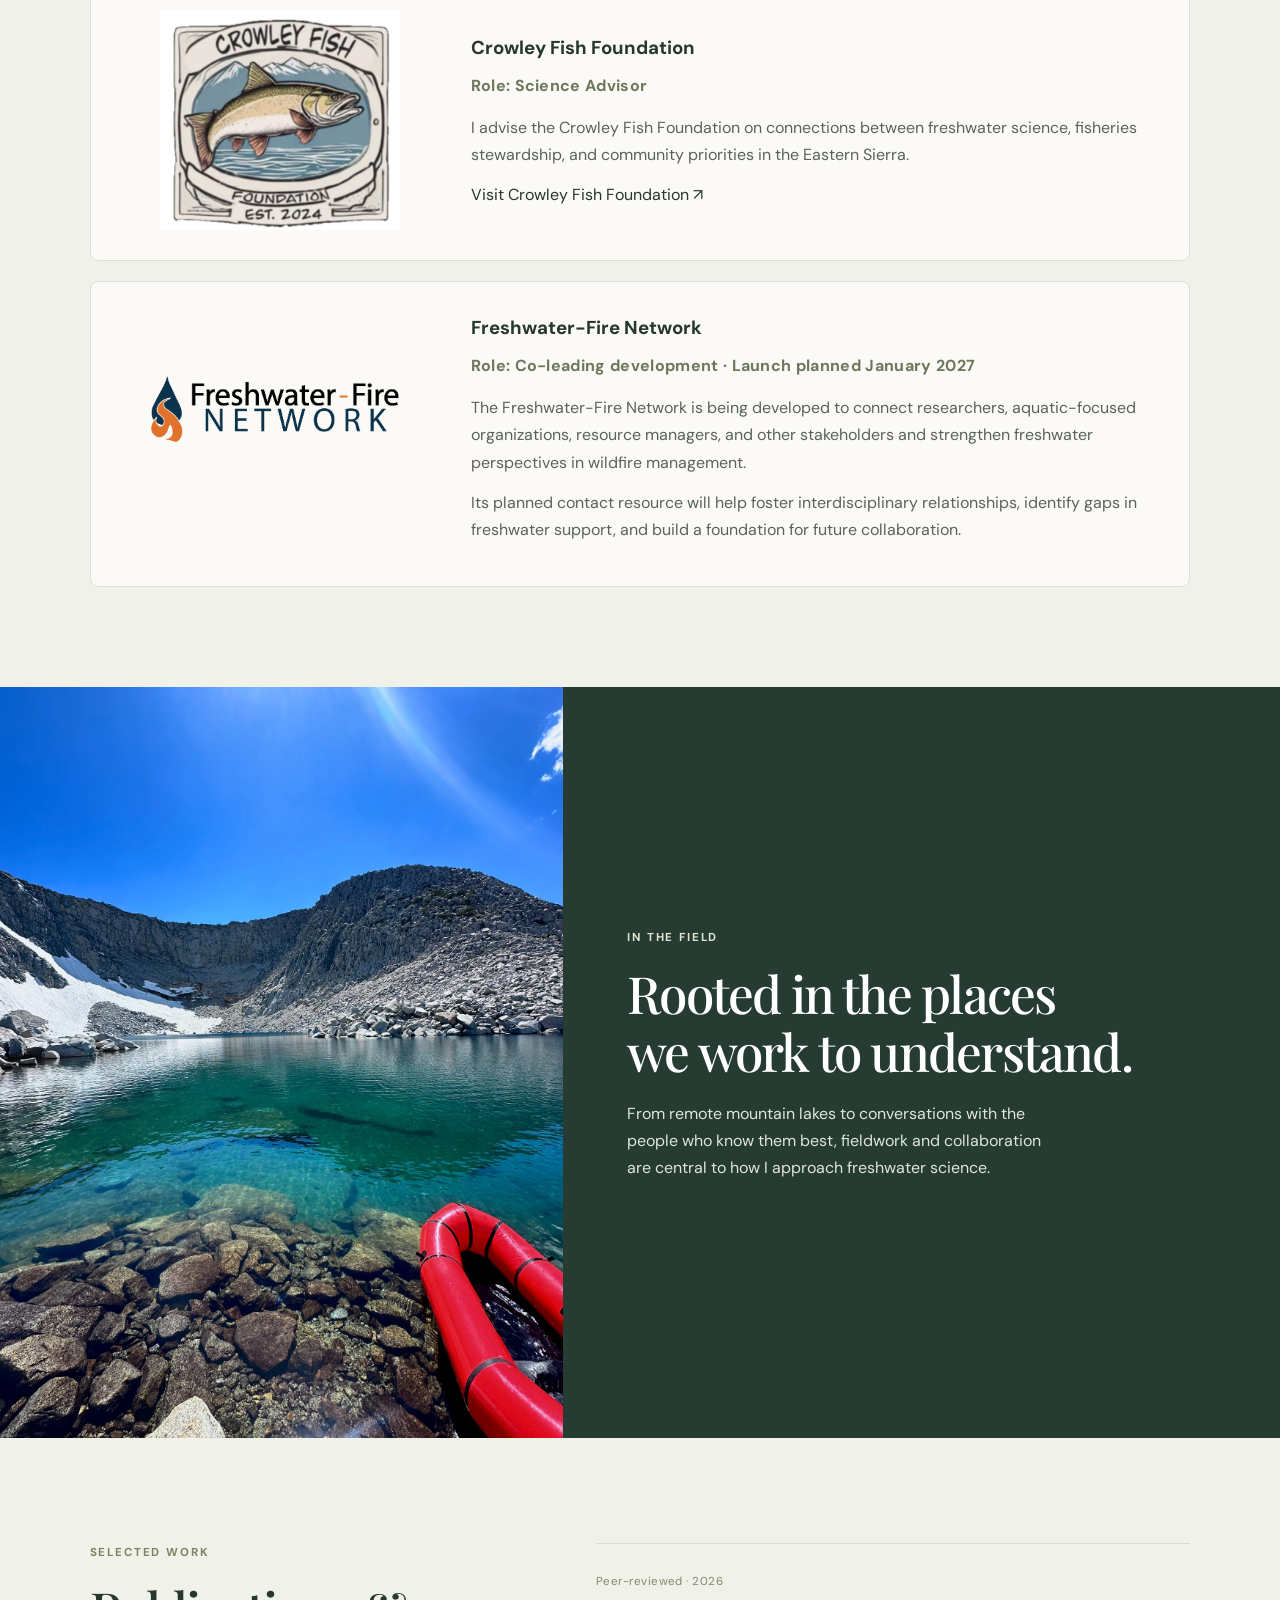
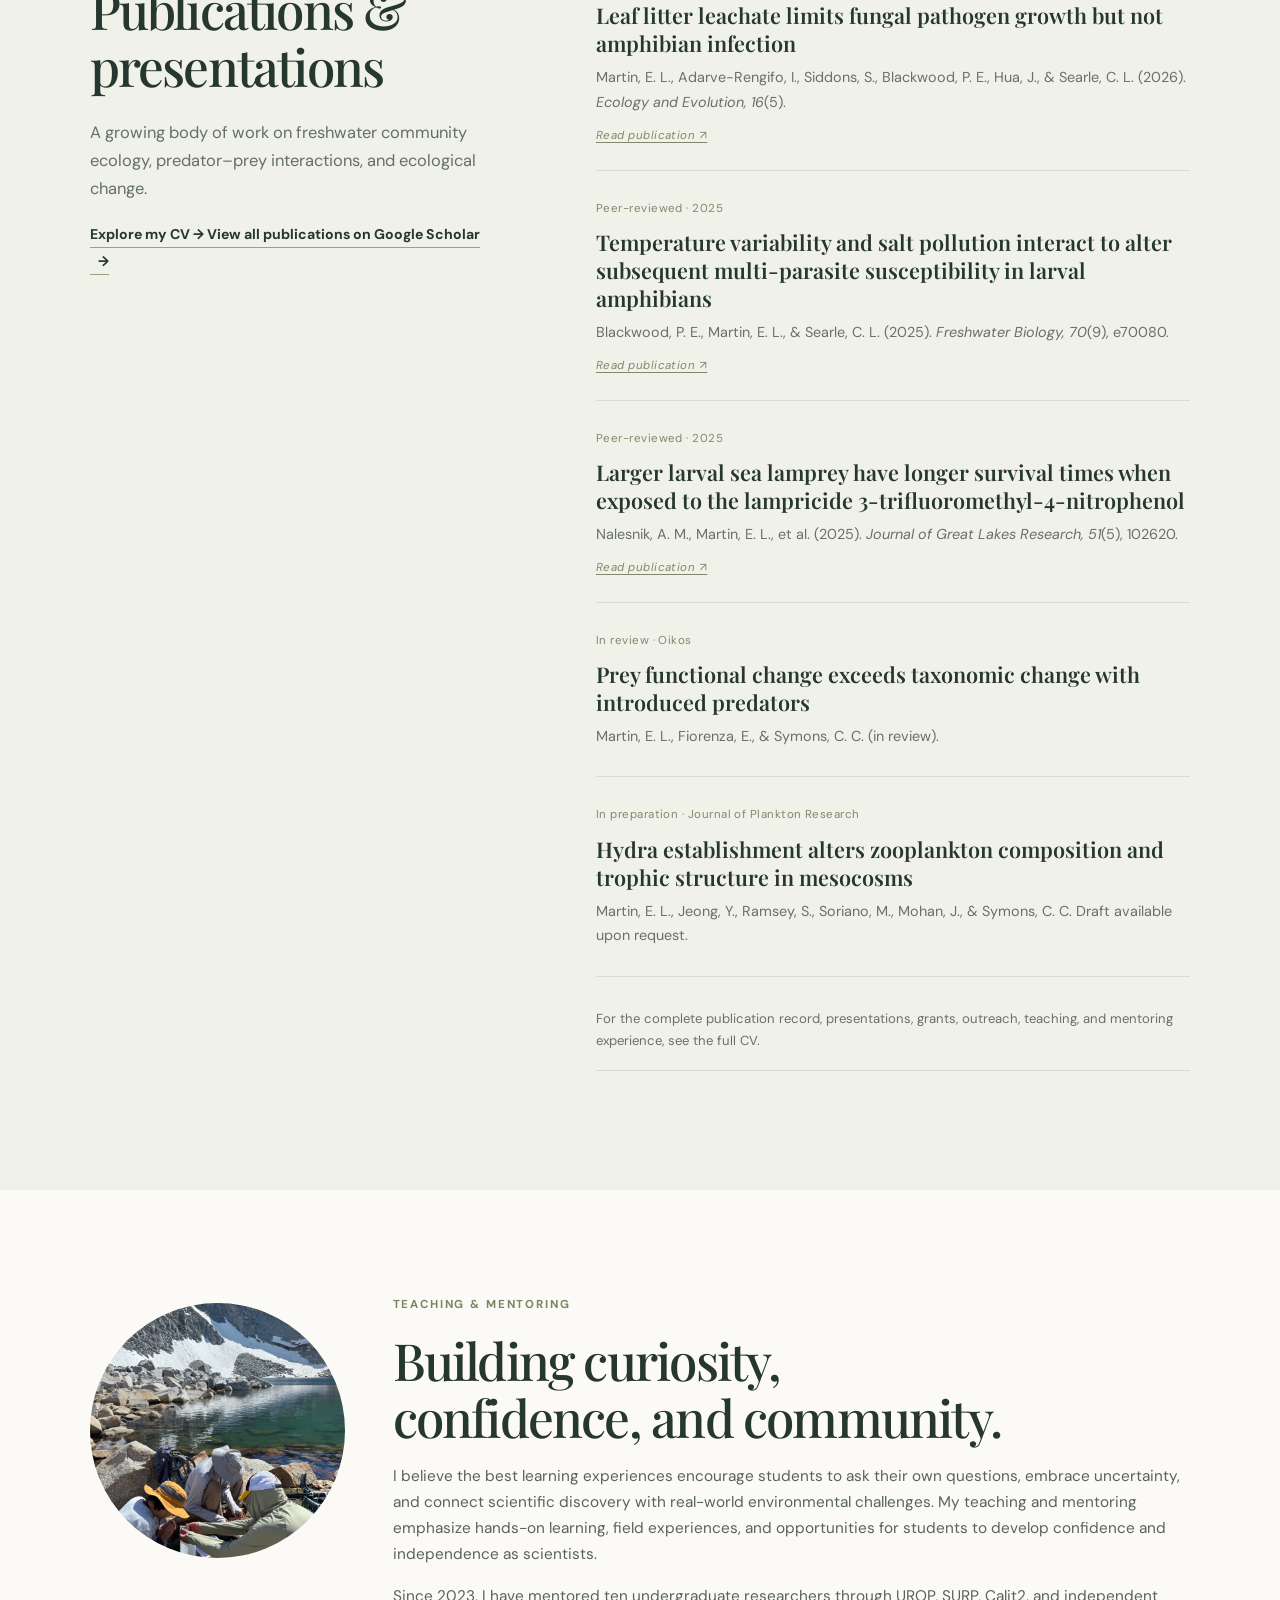
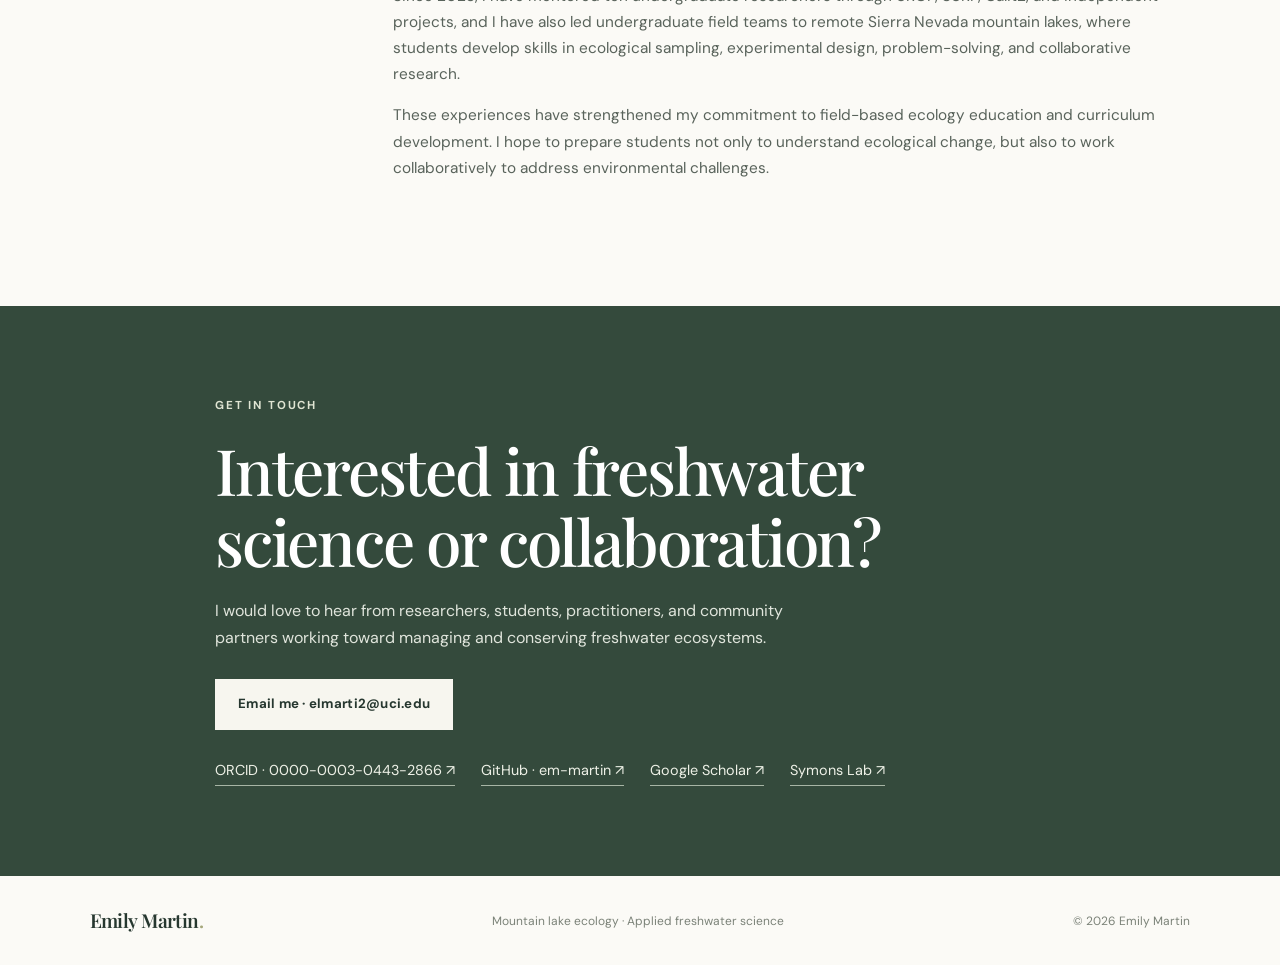
==== commit 75af382e: "Update index.html" ====
--- a/index.html
+++ b/index.html
@@ -96,7 +96,12 @@
 <p class="eyebrow">Selected work</p>
 <h2>Publications &amp;<br/>presentations</h2>
 <p class="section-lede">A growing body of work on freshwater community ecology, predator–prey interactions, and ecological change.</p>
-<a class="text-link" href="cv.html">Explore my CV →</a>
+<a class="text-link" href="cv.html">Explore my CV →</a><a class="text-link"
+   href="https://scholar.google.com/citations?user=MfuE7MAAAAAJ&amp;hl=en"
+   target="_blank"
+   rel="noopener noreferrer">
+  View all publications on Google Scholar <span>→</span>
+</a>
 </div>
 <div class="publication-list">
 <article class="publication"><span class="pub-type">Peer-reviewed · 2026</span><h3>Leaf litter leachate limits fungal pathogen growth but not amphibian infection</h3><p>Martin, E. L., Adarve-Rengifo, I., Siddons, S., Blackwood, P. E., Hua, J., &amp; Searle, C. L. (2026). <em>Ecology and Evolution, 16</em>(5).</p><a class="pub-meta" href="https://doi.org/10.1002/ece3.73668" rel="noopener" target="_blank">Read publication ↗</a></article>
@@ -121,7 +126,11 @@
 <h2>Interested in freshwater<br/>science or collaboration?</h2>
 <p>I would love to hear from researchers, students, practitioners, and community partners working toward managing and conserving freshwater ecosystems.</p>
 <a class="button button-light" href="mailto:elmarti2@uci.edu">Email me · elmarti2@uci.edu</a>
-<div class="contact-profiles"><a href="https://orcid.org/0000-0003-0443-2866" rel="noopener noreferrer" target="_blank">ORCID · 0000-0003-0443-2866 ↗</a><a href="https://github.com/em-martin" rel="noopener noreferrer" target="_blank">GitHub · em-martin ↗</a><a href="https://www.symonslab.com/" rel="noopener noreferrer" target="_blank">Symons Lab ↗</a></div></div>
+<div class="contact-profiles"><a href="https://orcid.org/0000-0003-0443-2866" rel="noopener noreferrer" target="_blank">ORCID · 0000-0003-0443-2866 ↗</a><a href="https://github.com/em-martin" rel="noopener noreferrer" target="_blank">GitHub · em-martin ↗</a><a href="https://scholar.google.com/citations?user=MfuE7MAAAAAJ&amp;hl=en"
+   target="_blank"
+   rel="noopener noreferrer">
+  Google Scholar ↗
+</a><a href="https://www.symonslab.com/" rel="noopener noreferrer" target="_blank">Symons Lab ↗</a></div></div>
 </section>
 </main>
 <footer class="footer">
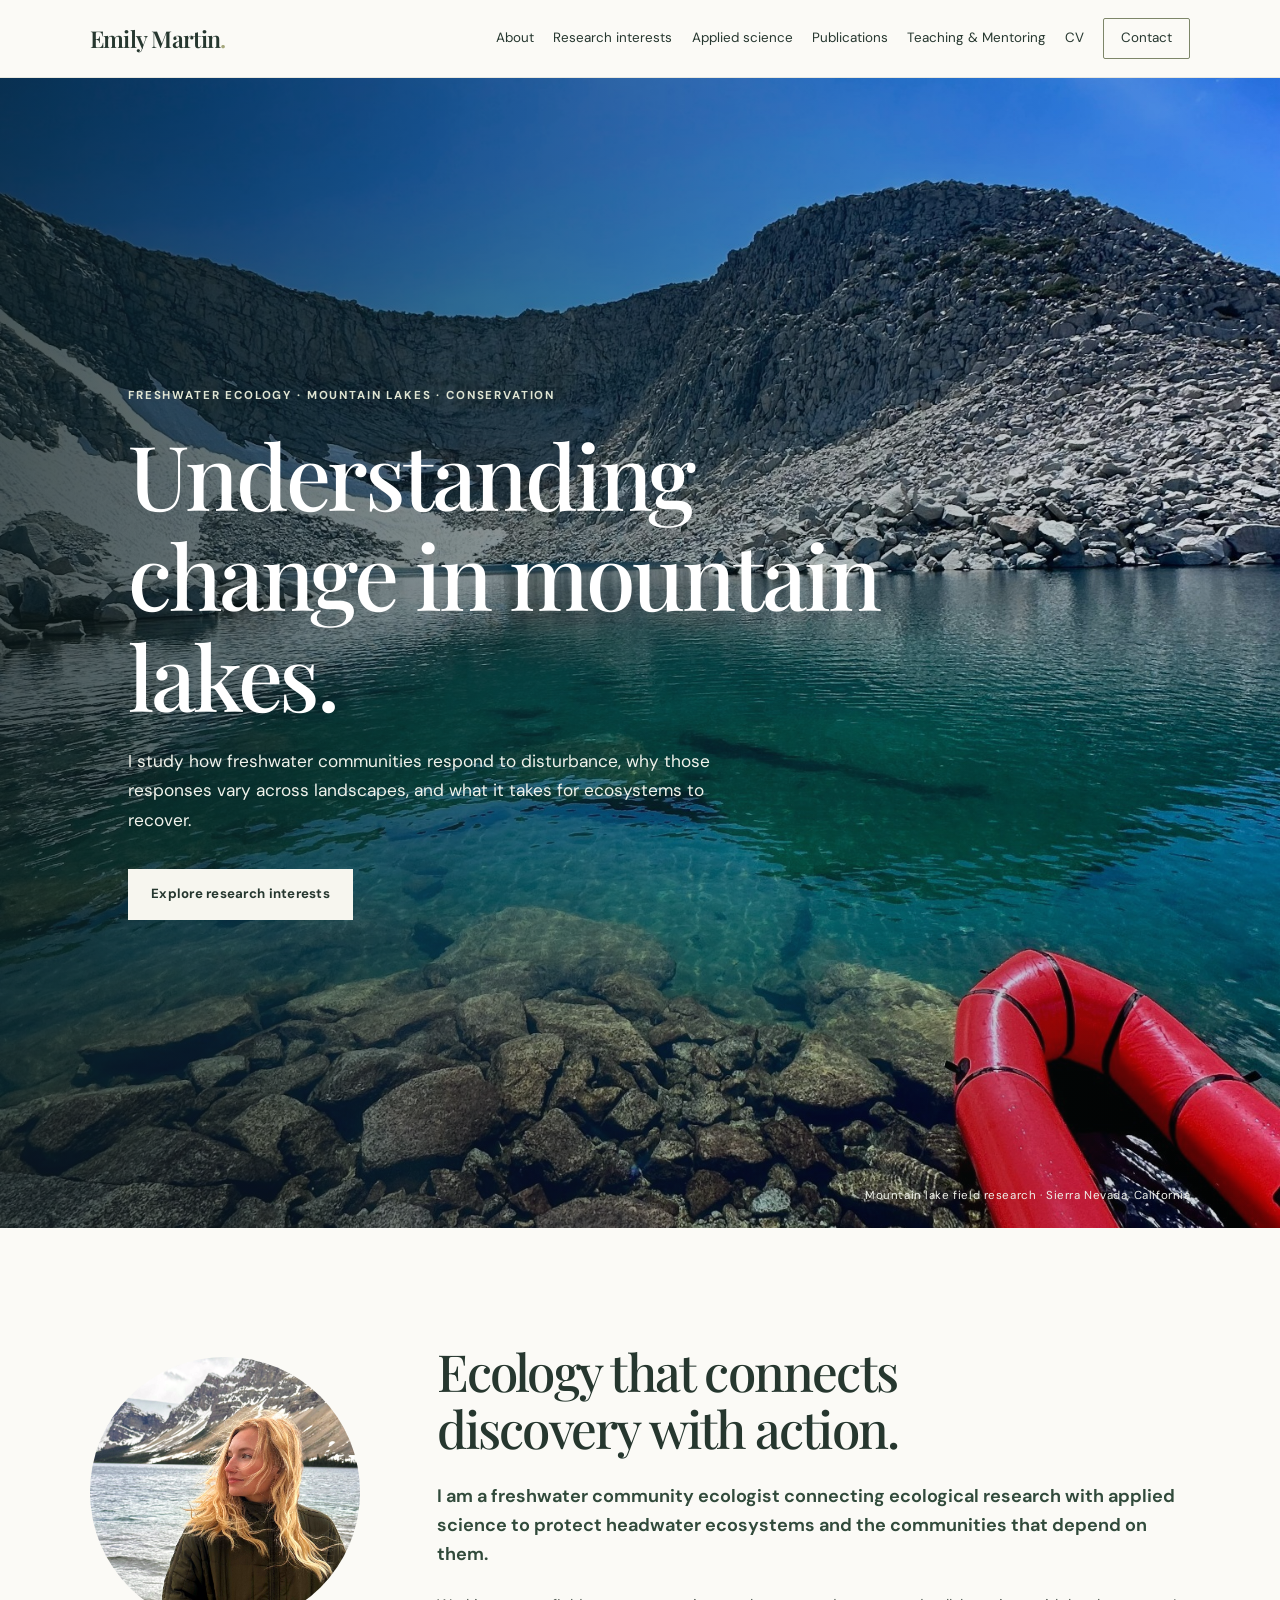
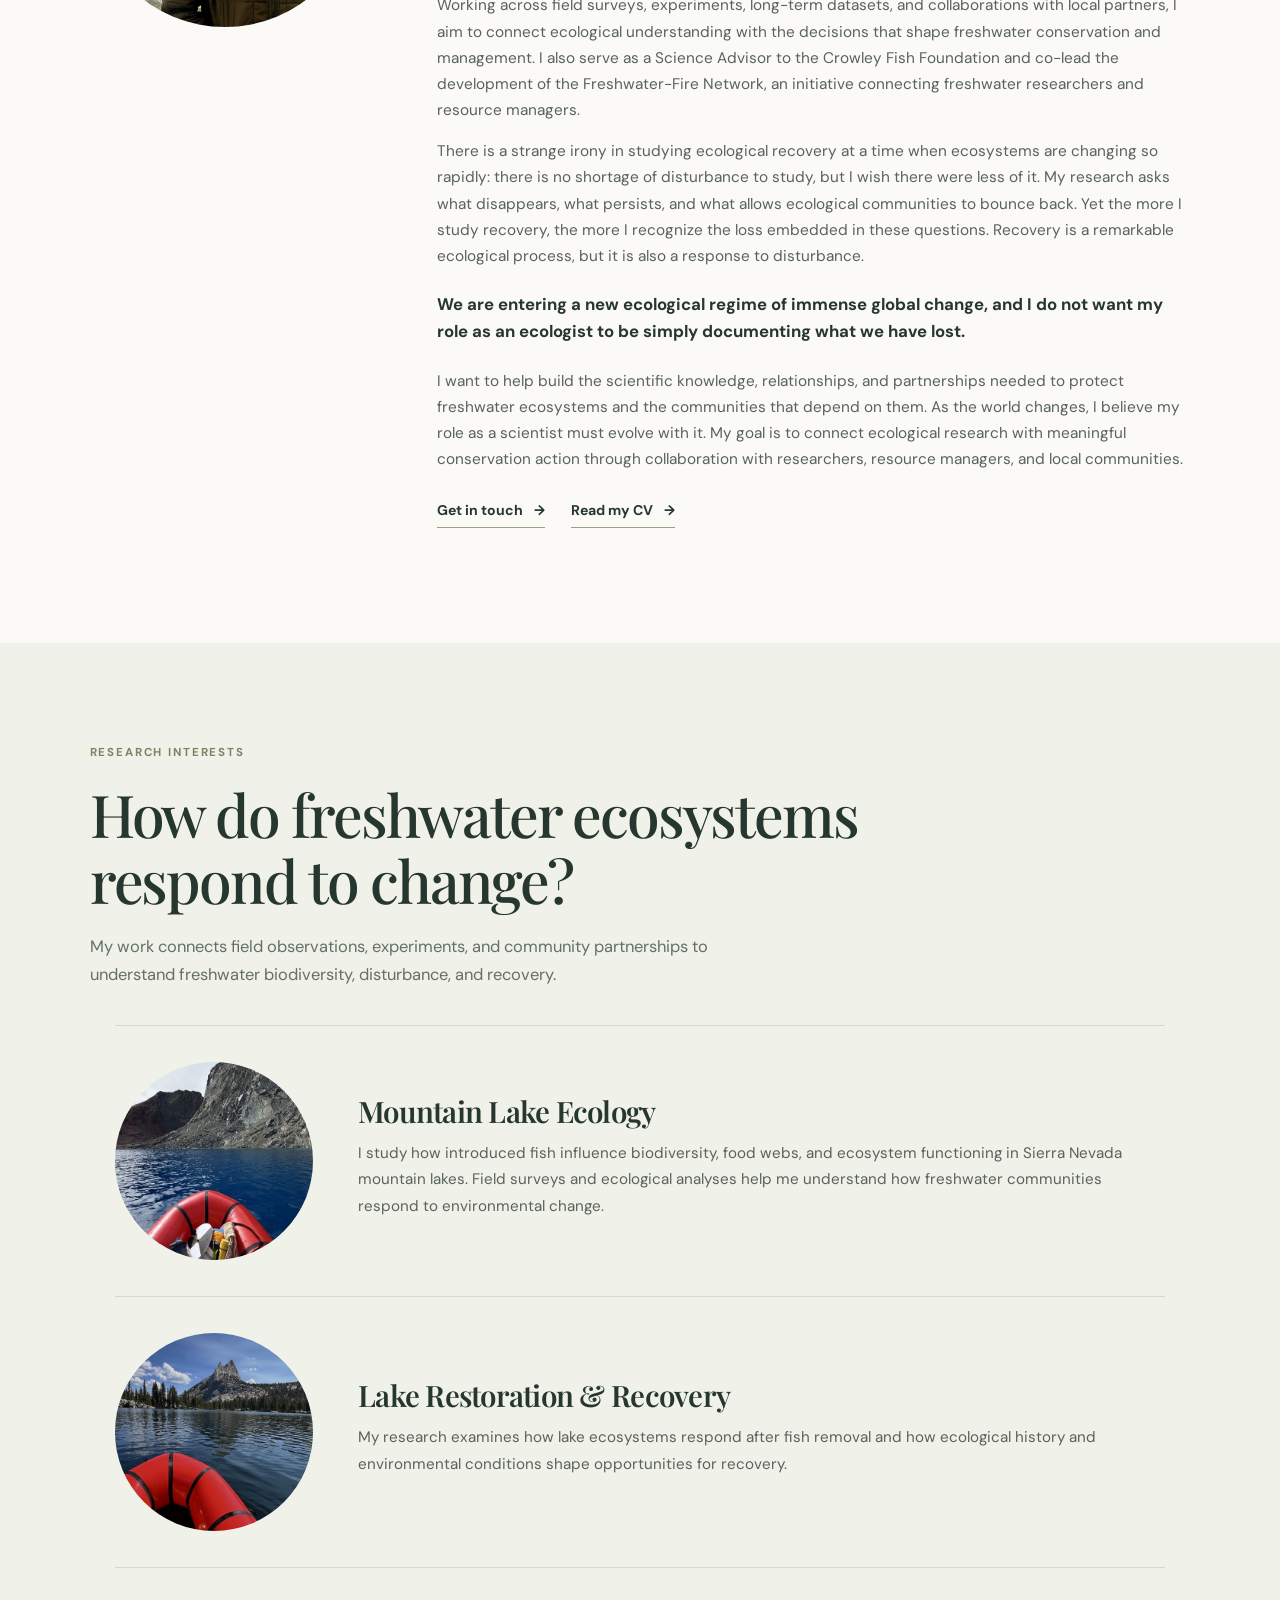
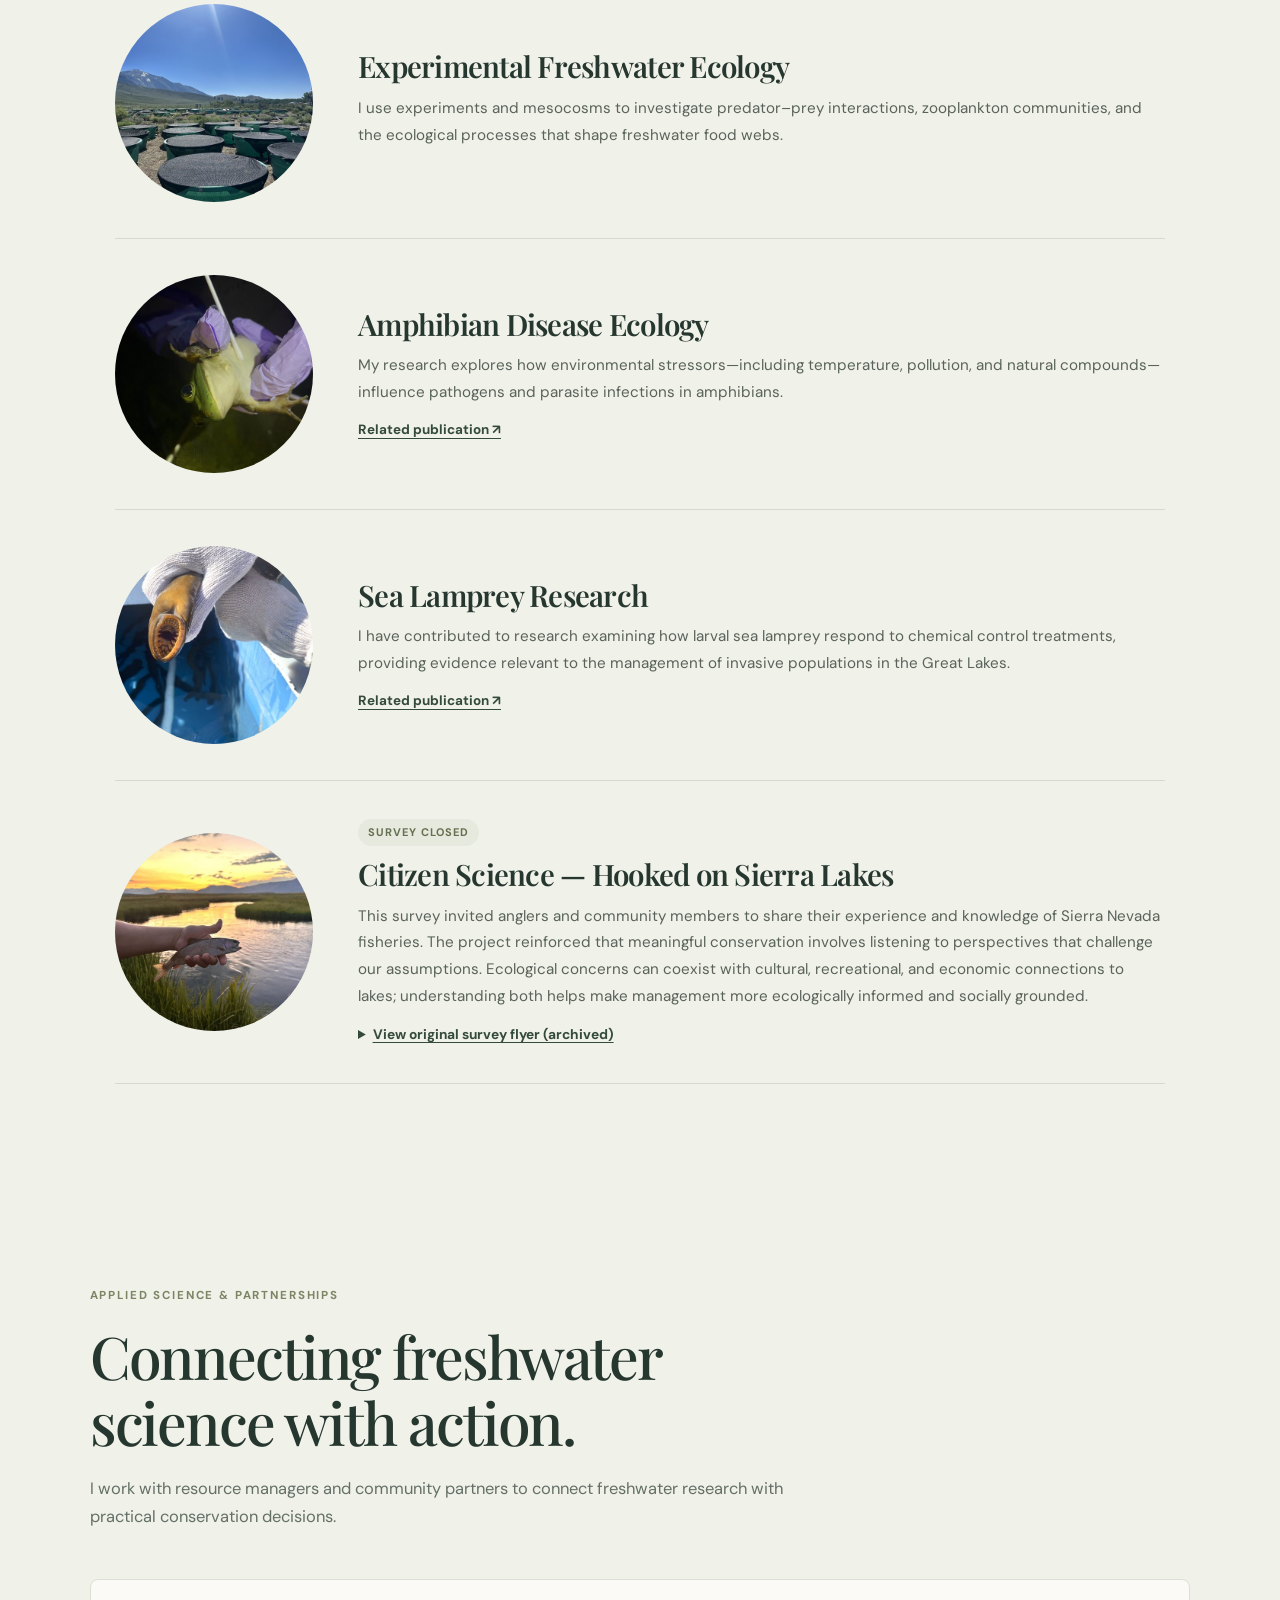
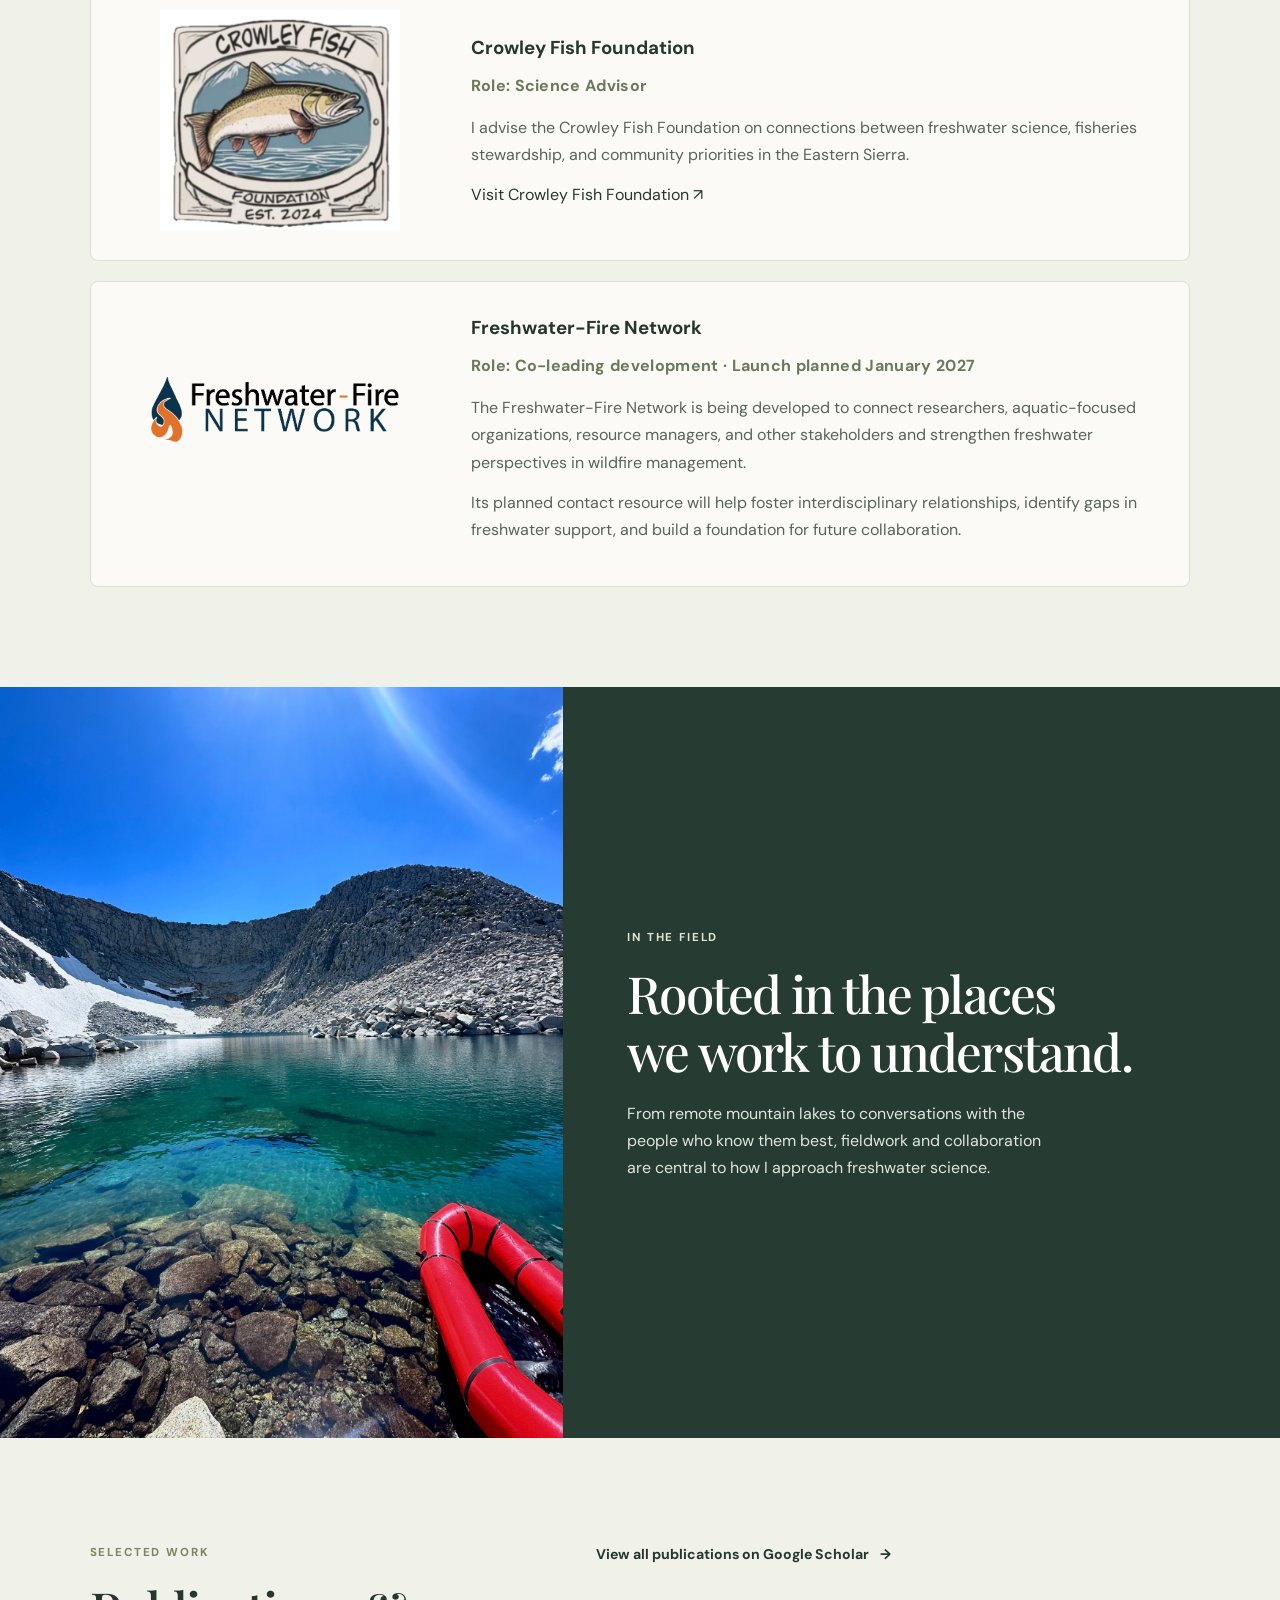
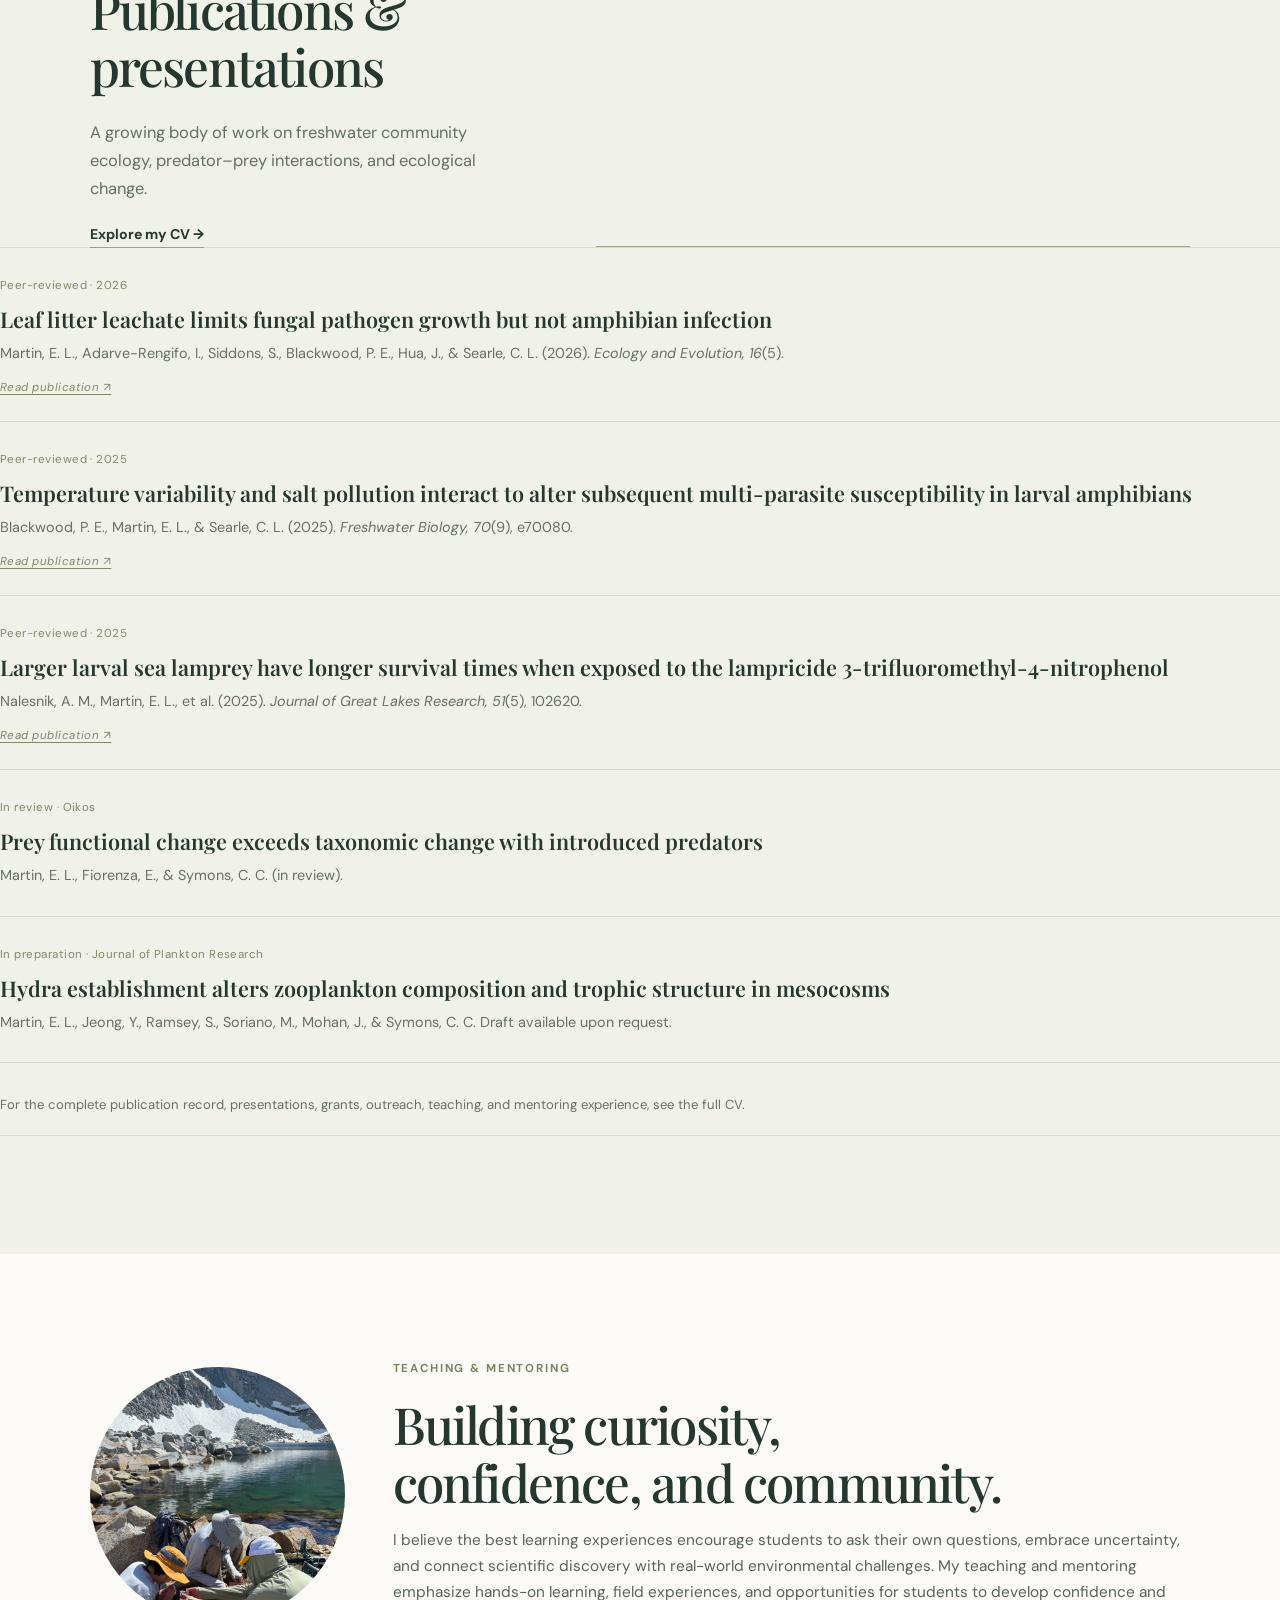
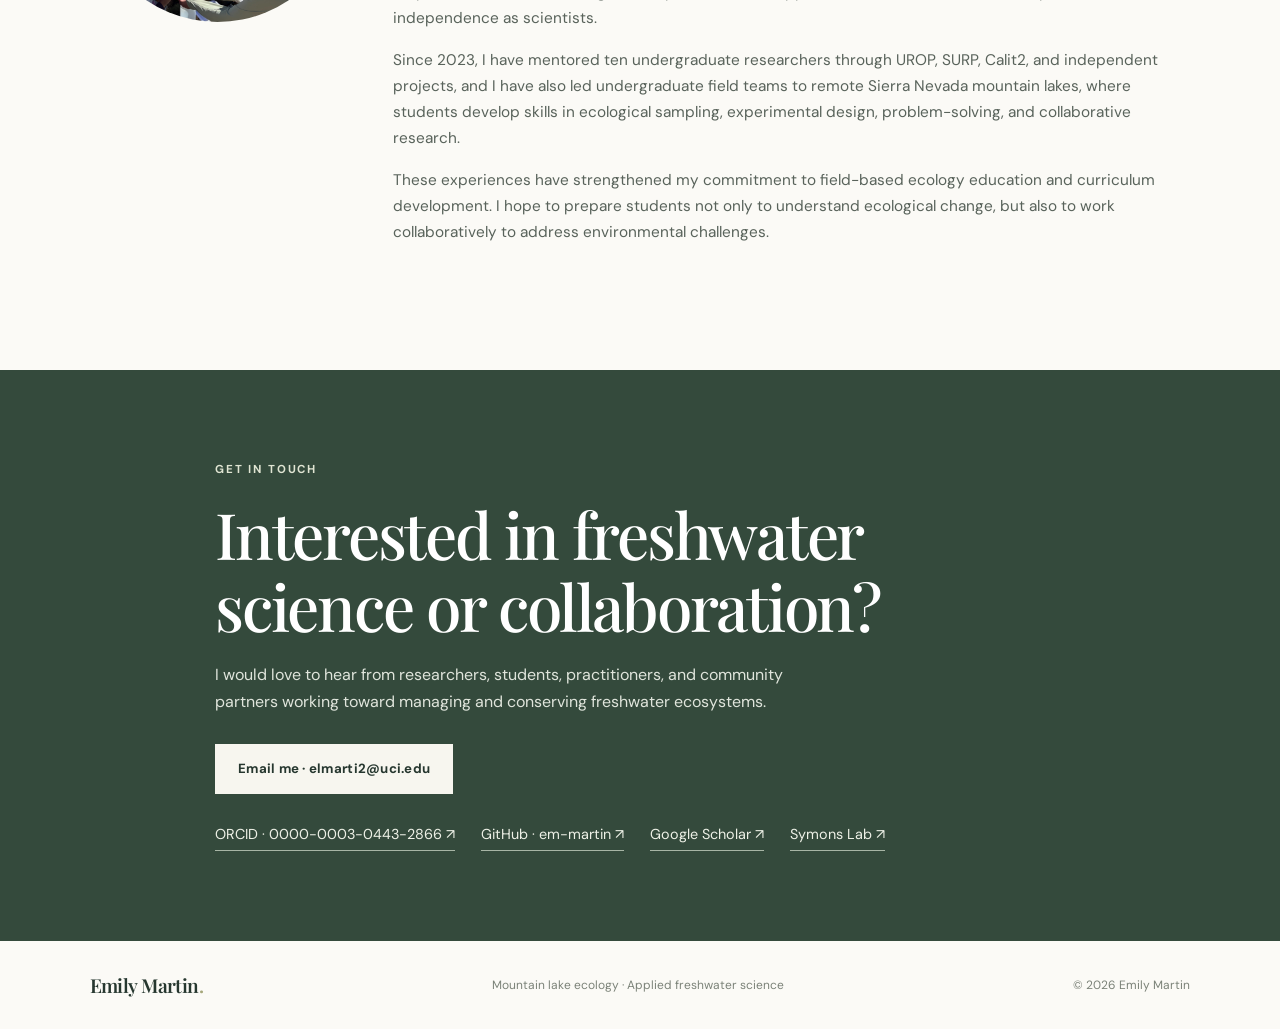
==== commit cb1ce7f3: "Update index.html" ====
--- a/index.html
+++ b/index.html
@@ -96,7 +96,7 @@
 <p class="eyebrow">Selected work</p>
 <h2>Publications &amp;<br/>presentations</h2>
 <p class="section-lede">A growing body of work on freshwater community ecology, predator–prey interactions, and ecological change.</p>
-<a class="text-link" href="cv.html">Explore my CV →</a><a class="text-link"
+<a class="text-link" href="cv.html">Explore my CV →</a></div><a class="text-link"
    href="https://scholar.google.com/citations?user=MfuE7MAAAAAJ&amp;hl=en"
    target="_blank"
    rel="noopener noreferrer">
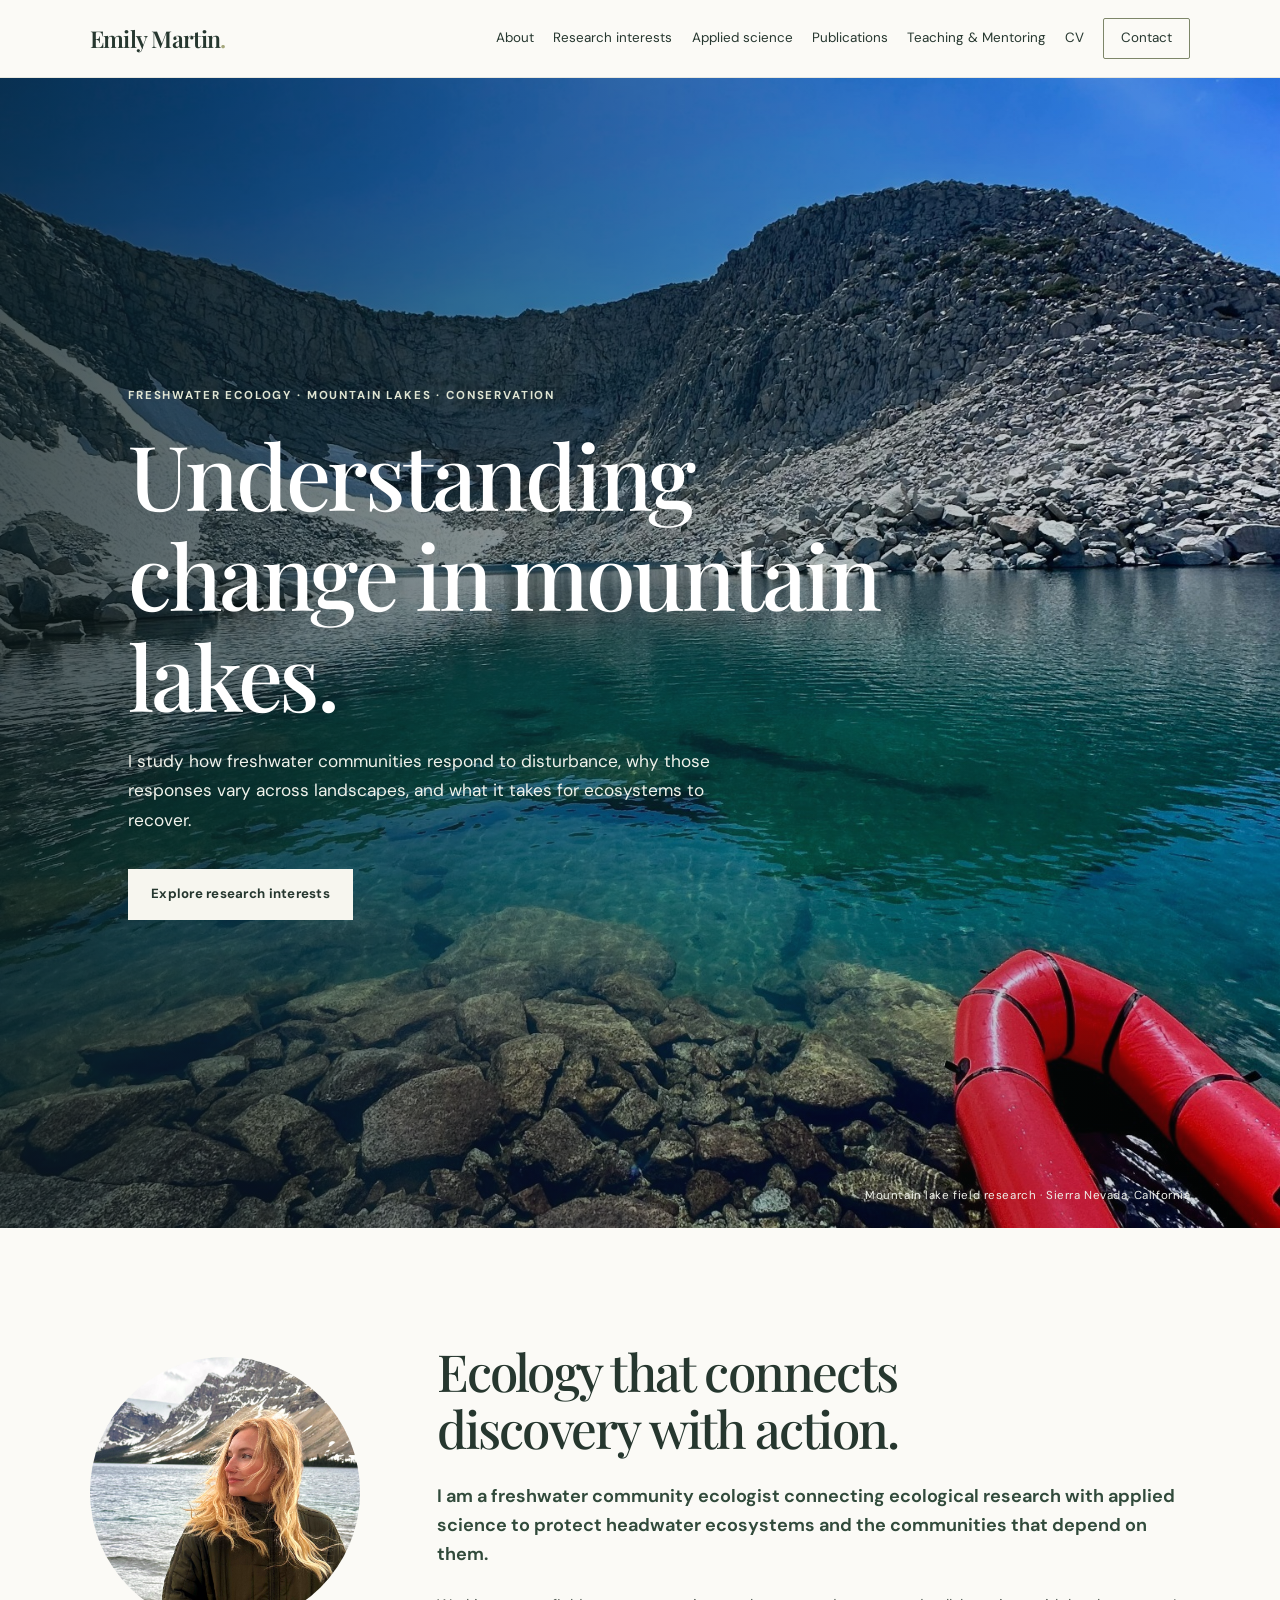
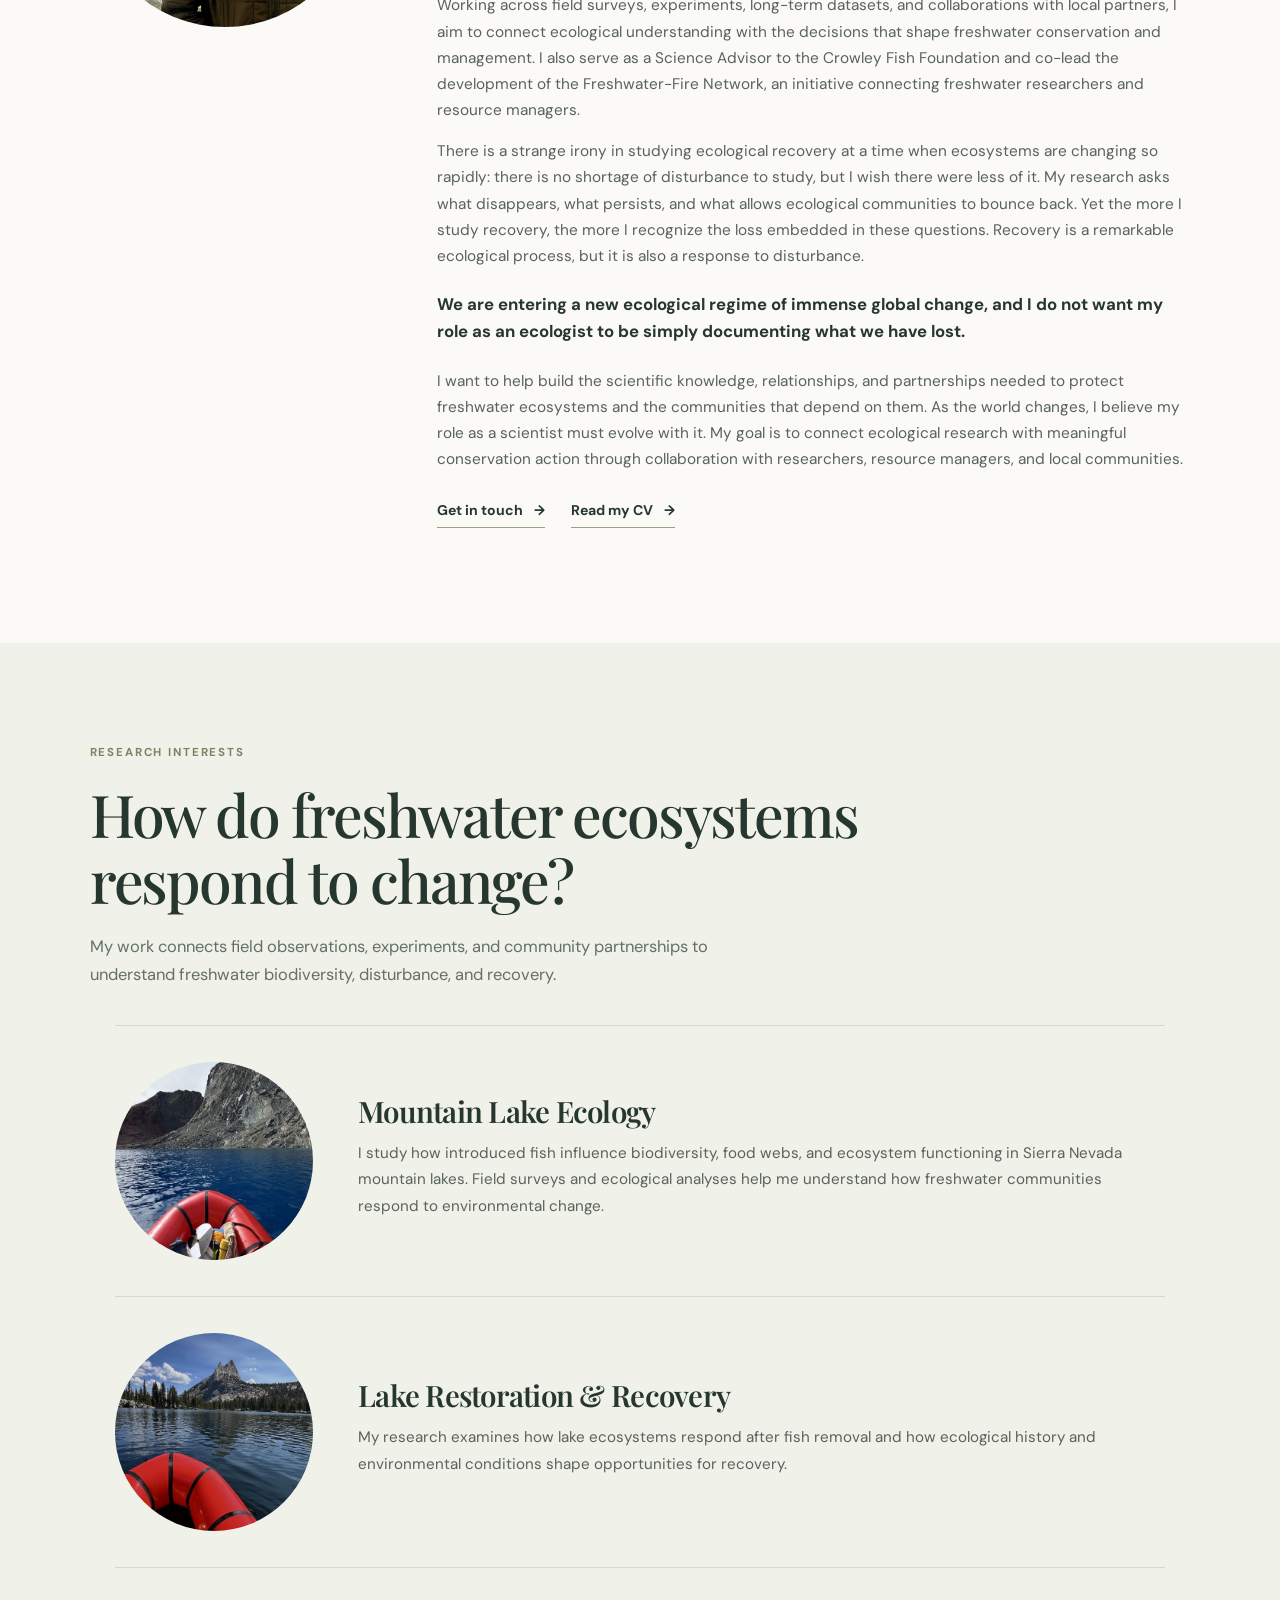
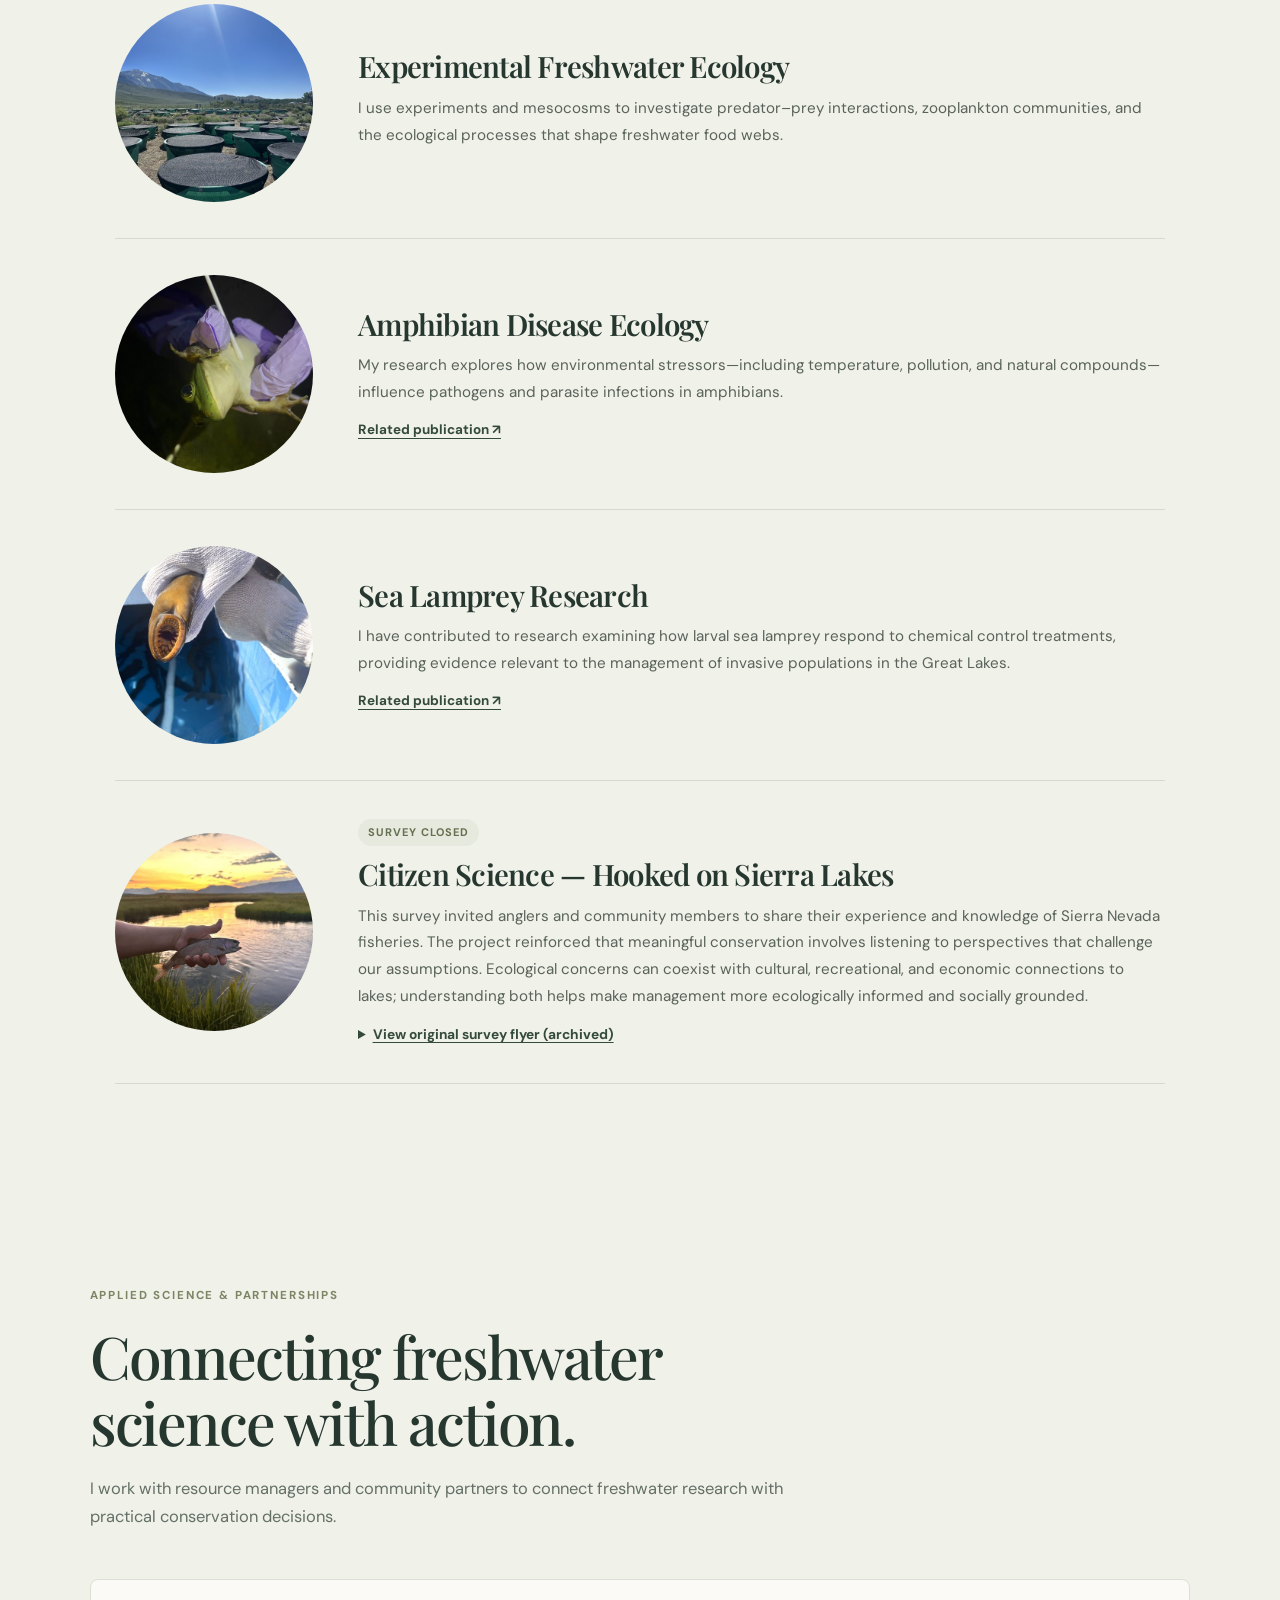
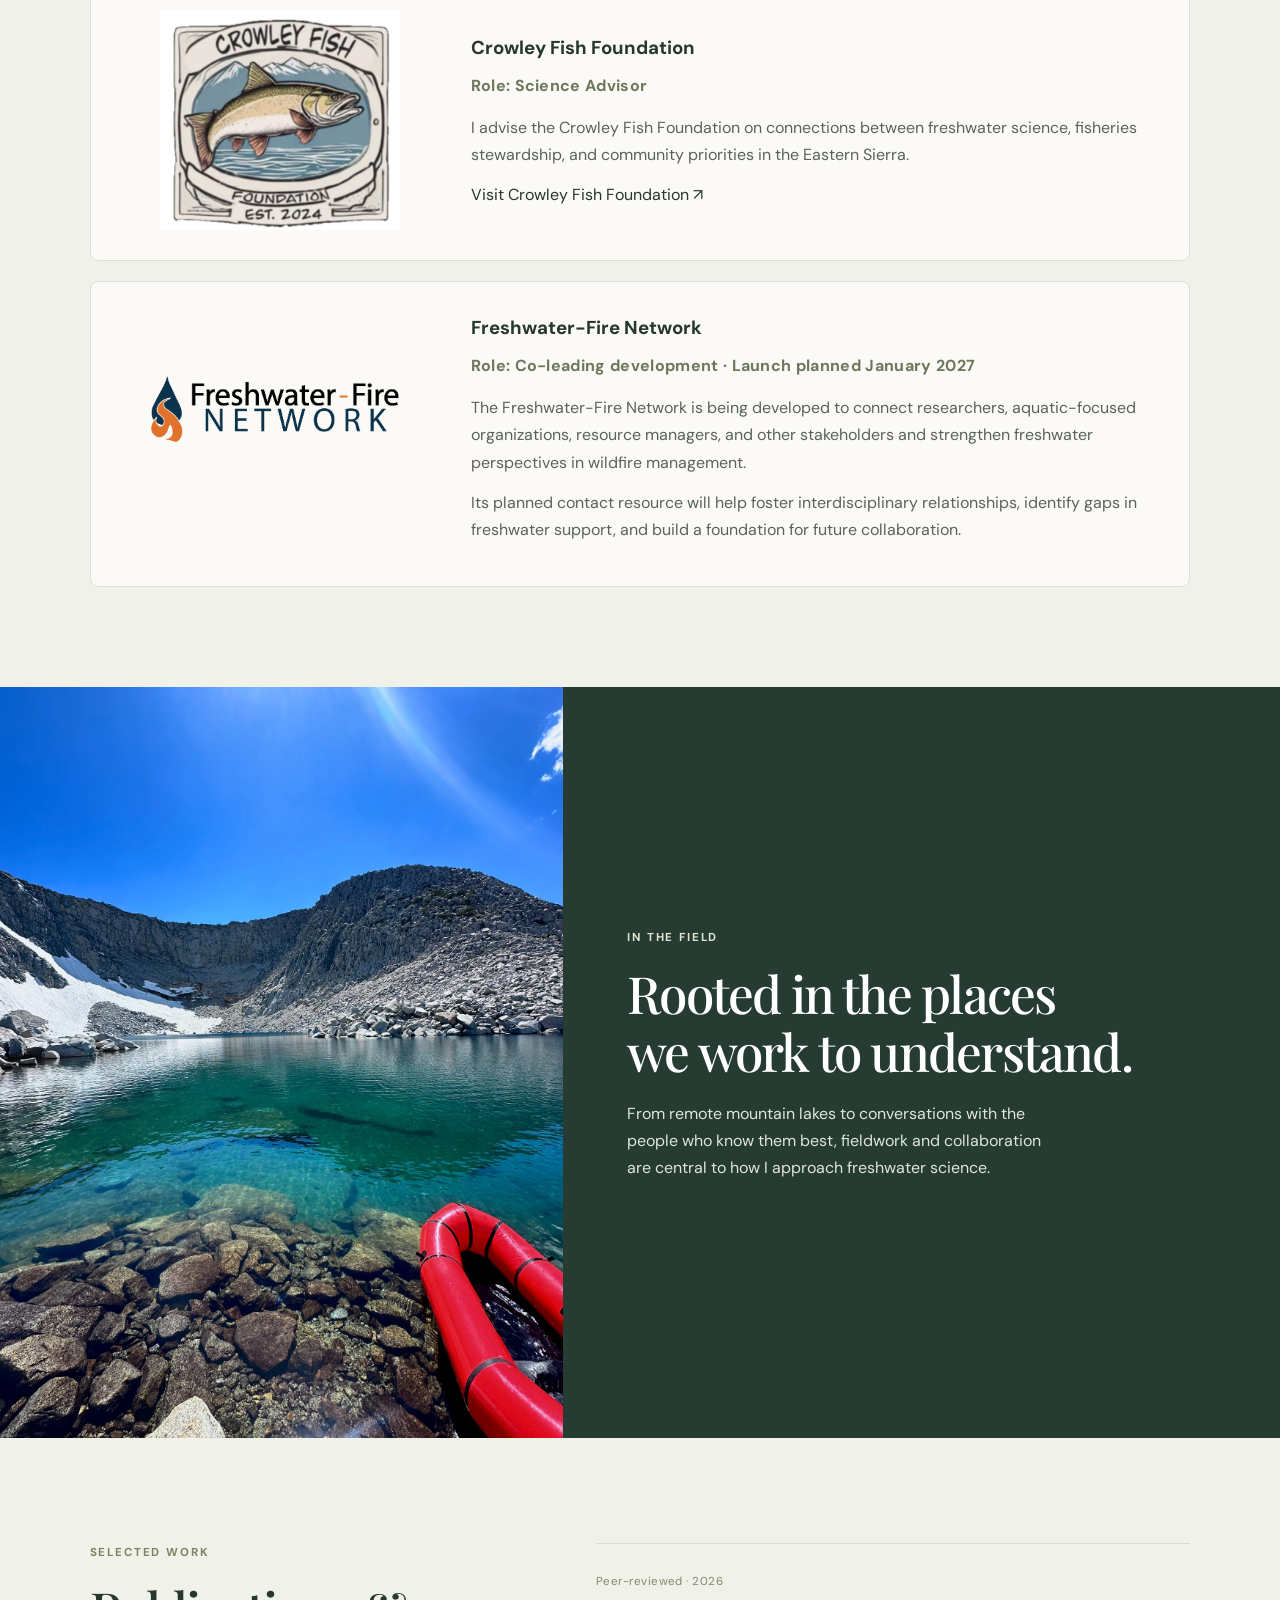
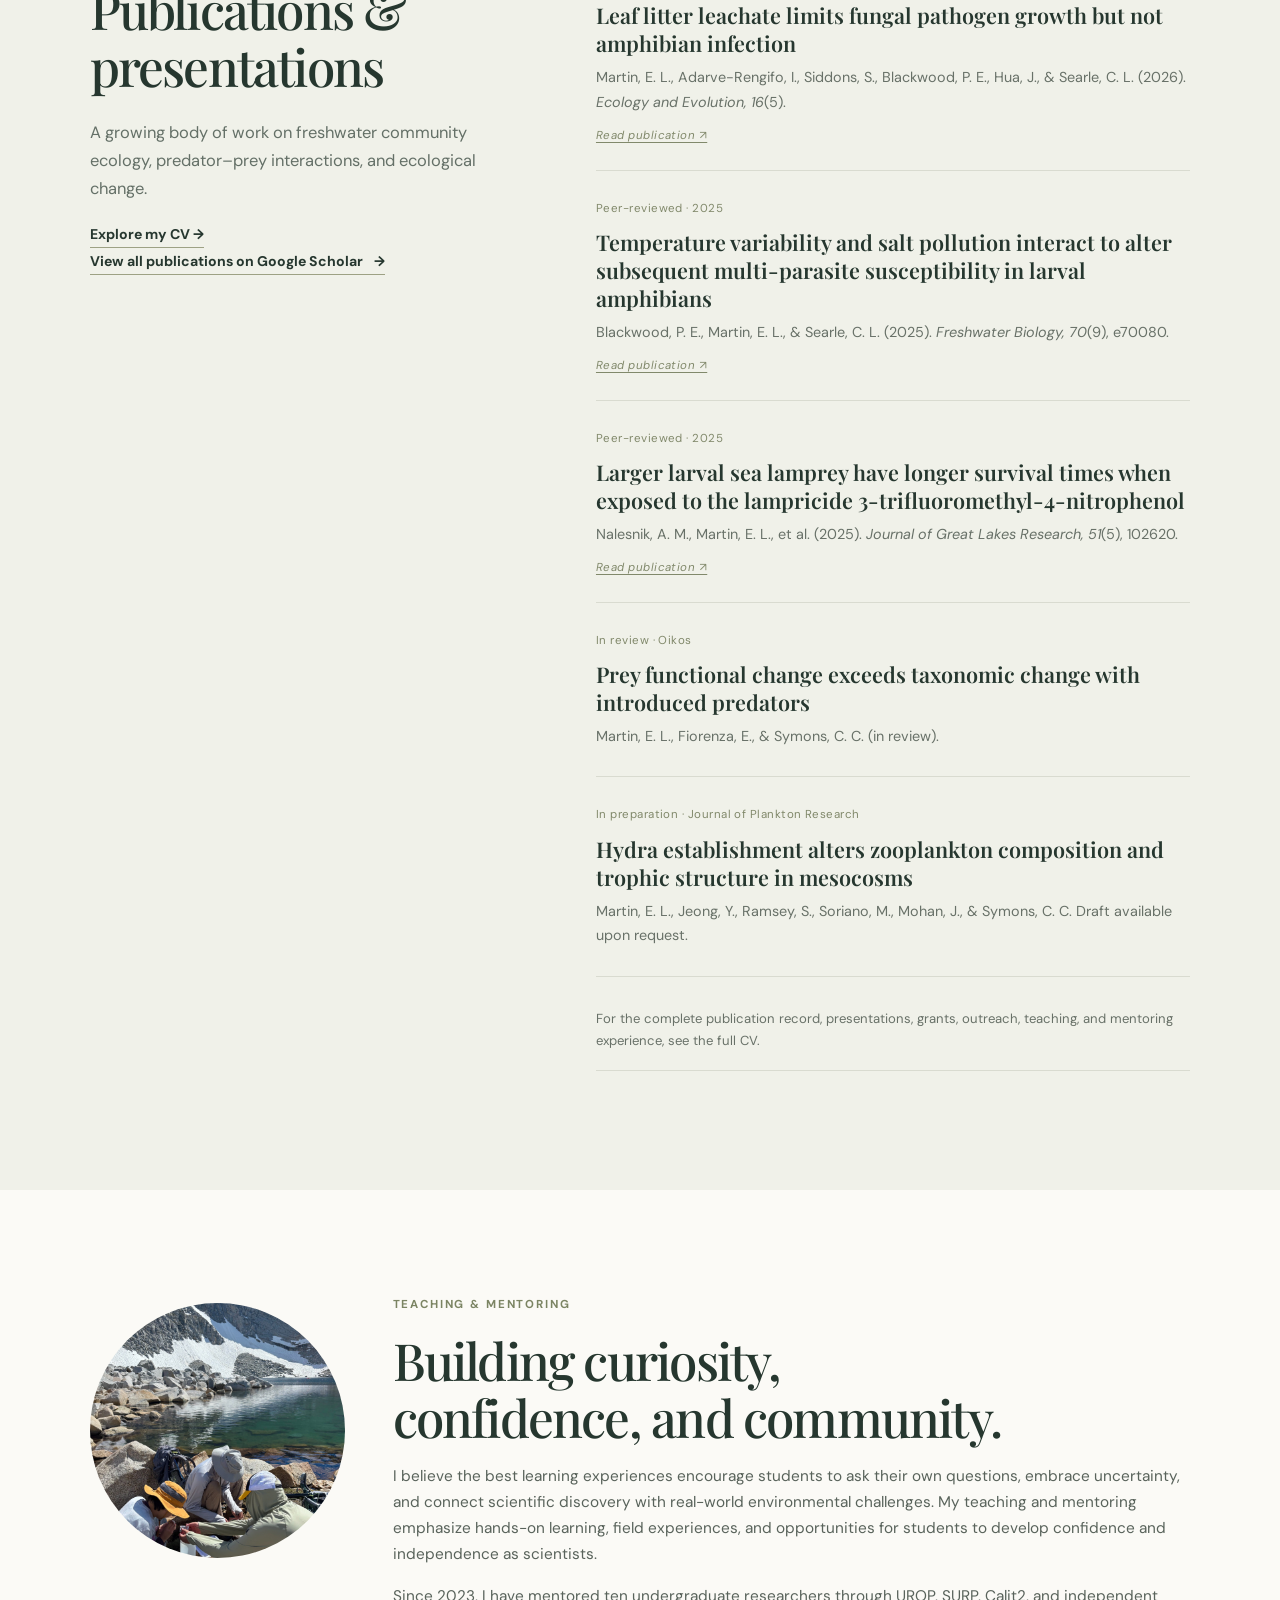
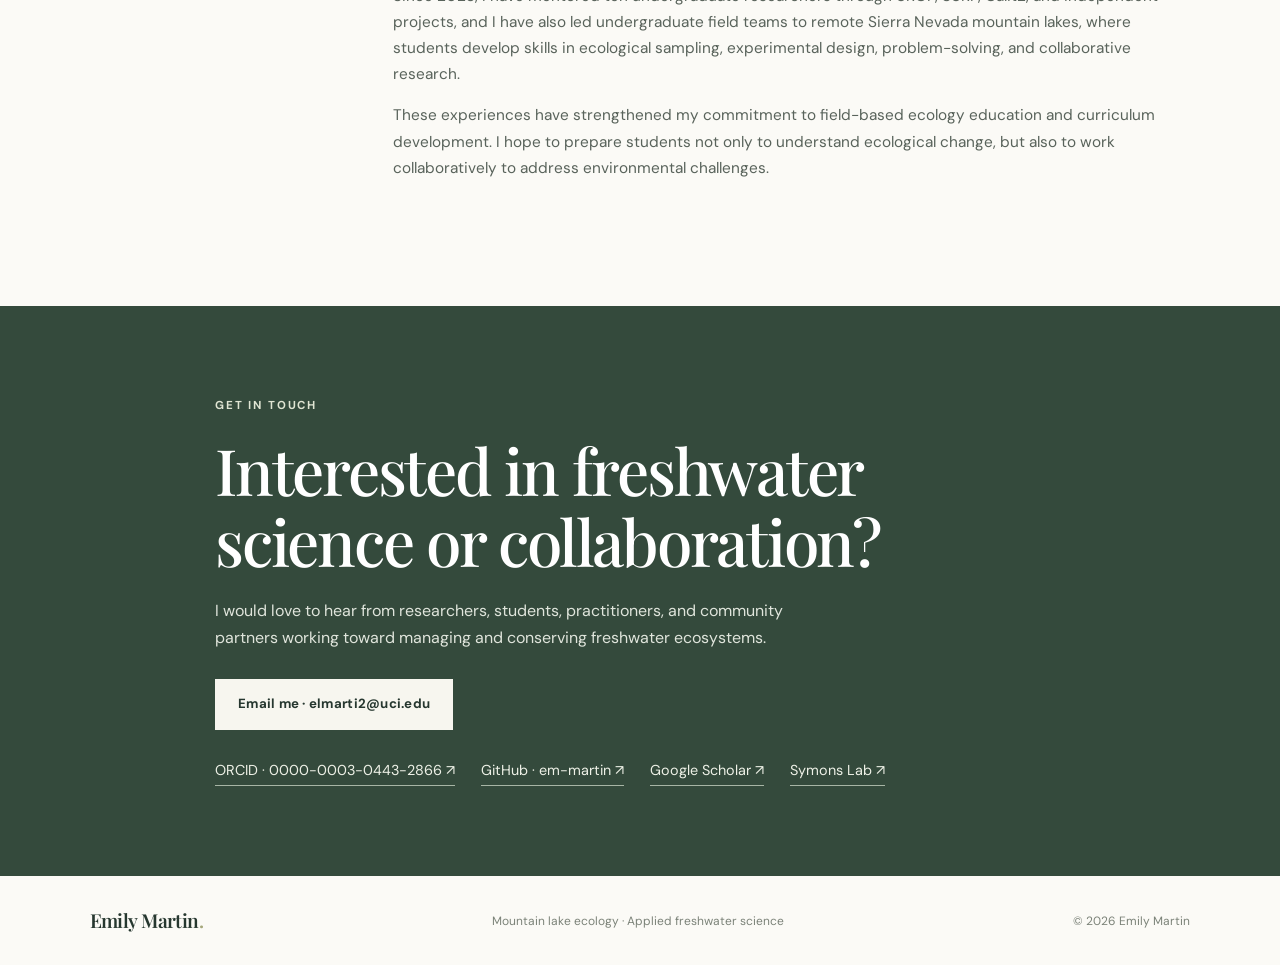
==== commit 046abde8: "Update index.html" ====
--- a/index.html
+++ b/index.html
@@ -96,7 +96,7 @@
 <p class="eyebrow">Selected work</p>
 <h2>Publications &amp;<br/>presentations</h2>
 <p class="section-lede">A growing body of work on freshwater community ecology, predator–prey interactions, and ecological change.</p>
-<a class="text-link" href="cv.html">Explore my CV →</a></div><a class="text-link"
+<a class="text-link" href="cv.html">Explore my CV →</a><br><a class="text-link"
    href="https://scholar.google.com/citations?user=MfuE7MAAAAAJ&amp;hl=en"
    target="_blank"
    rel="noopener noreferrer">
